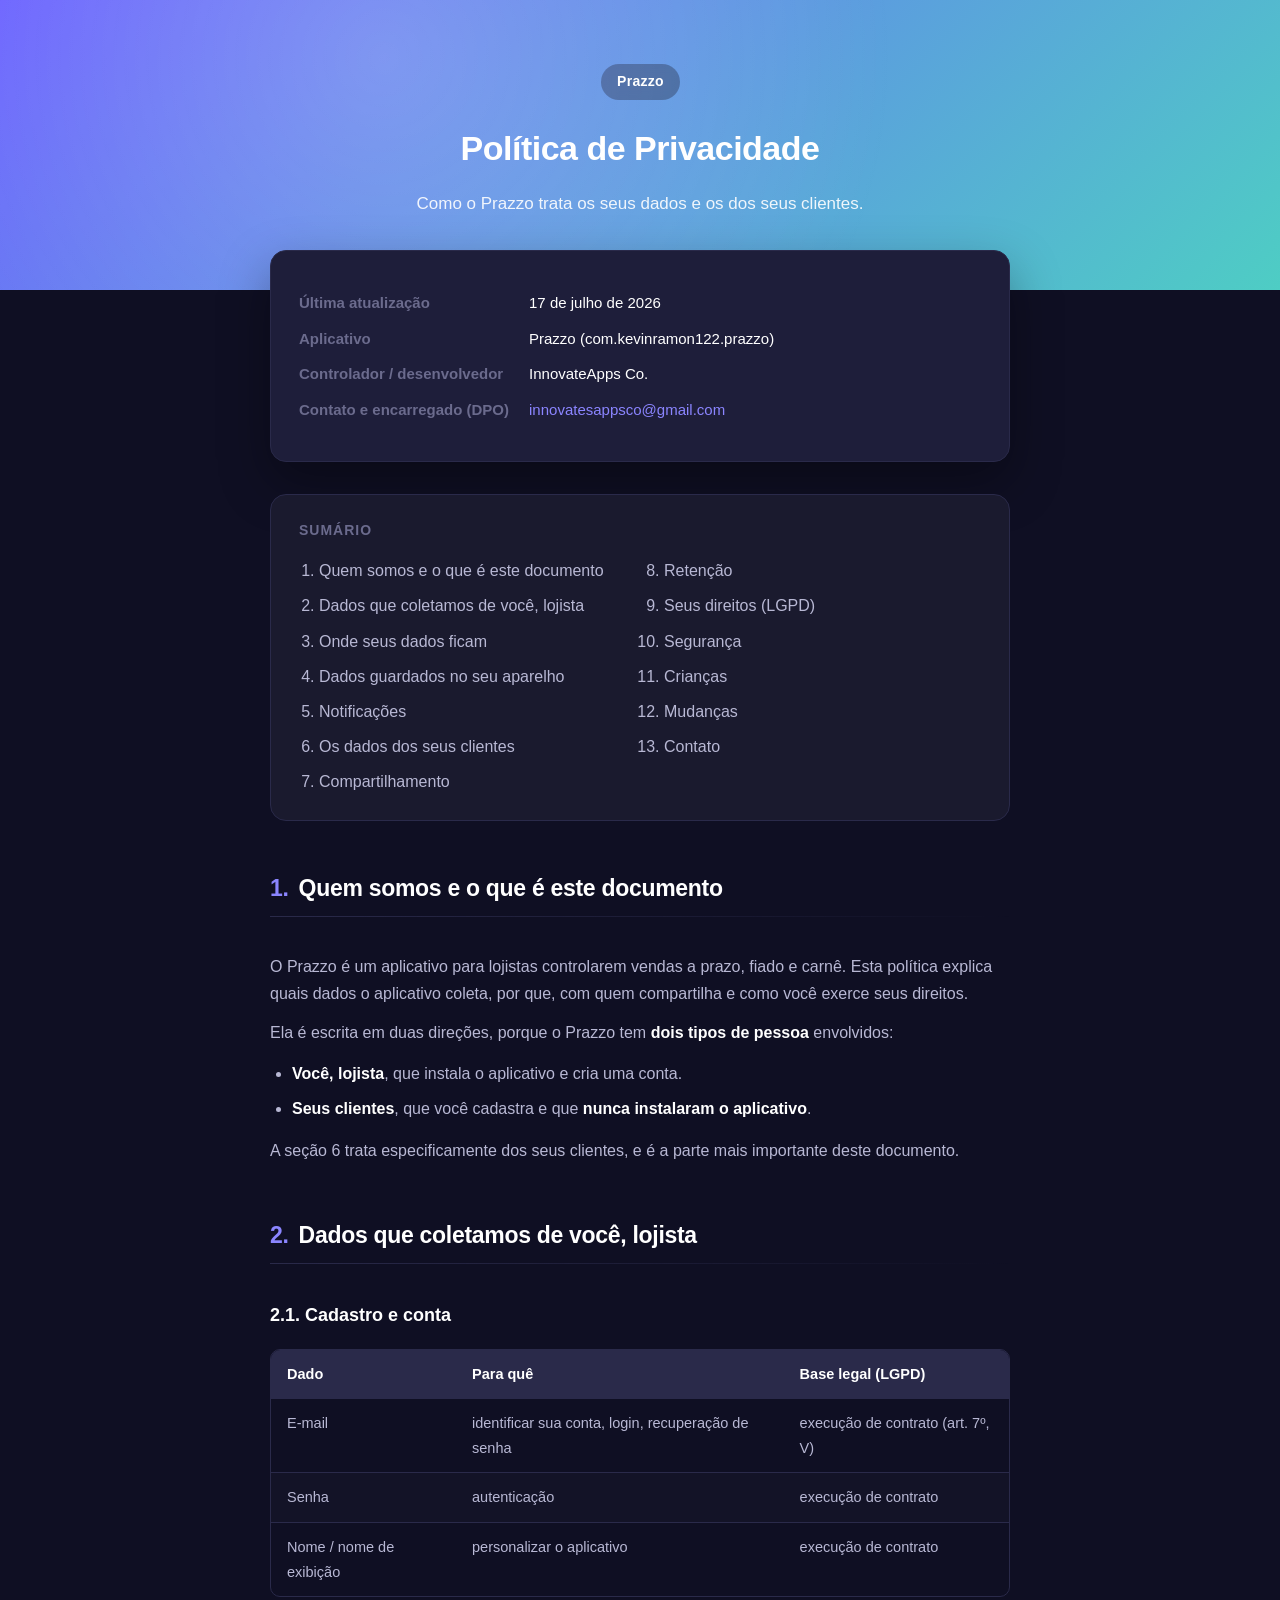
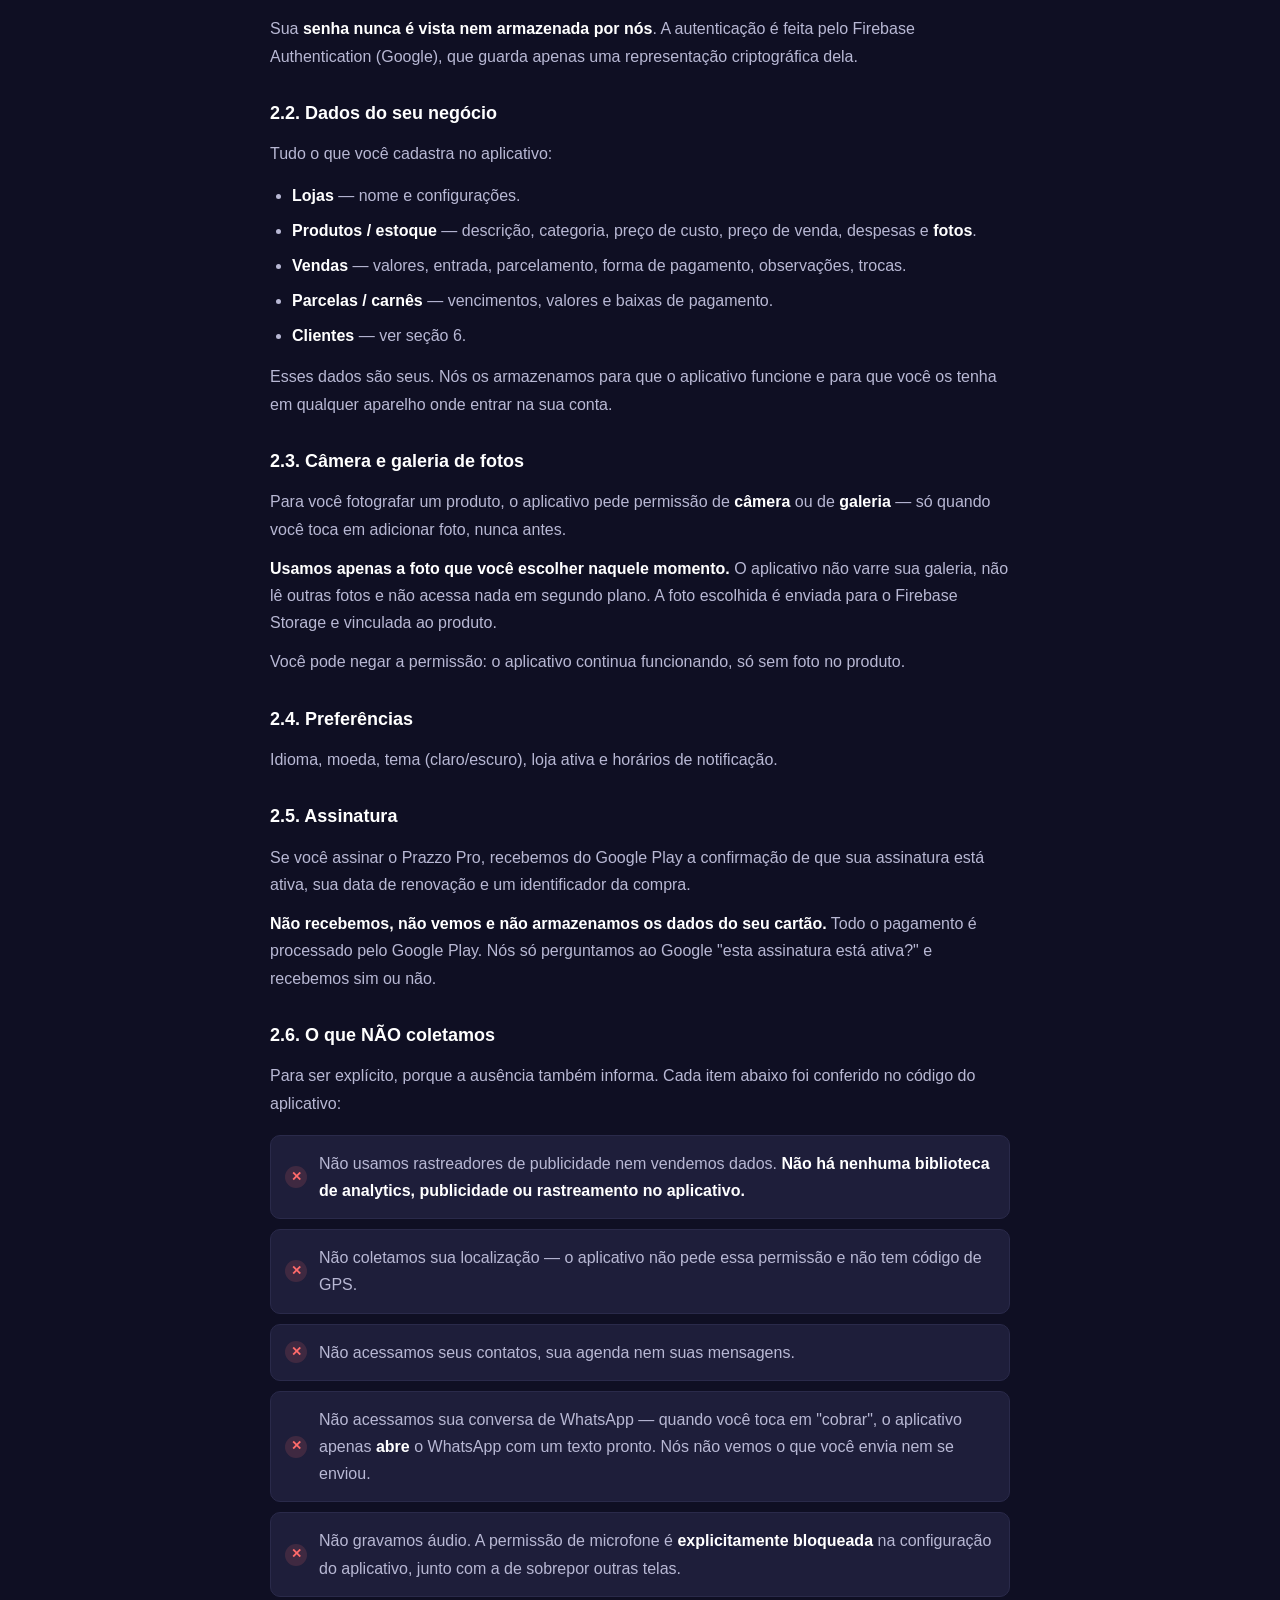
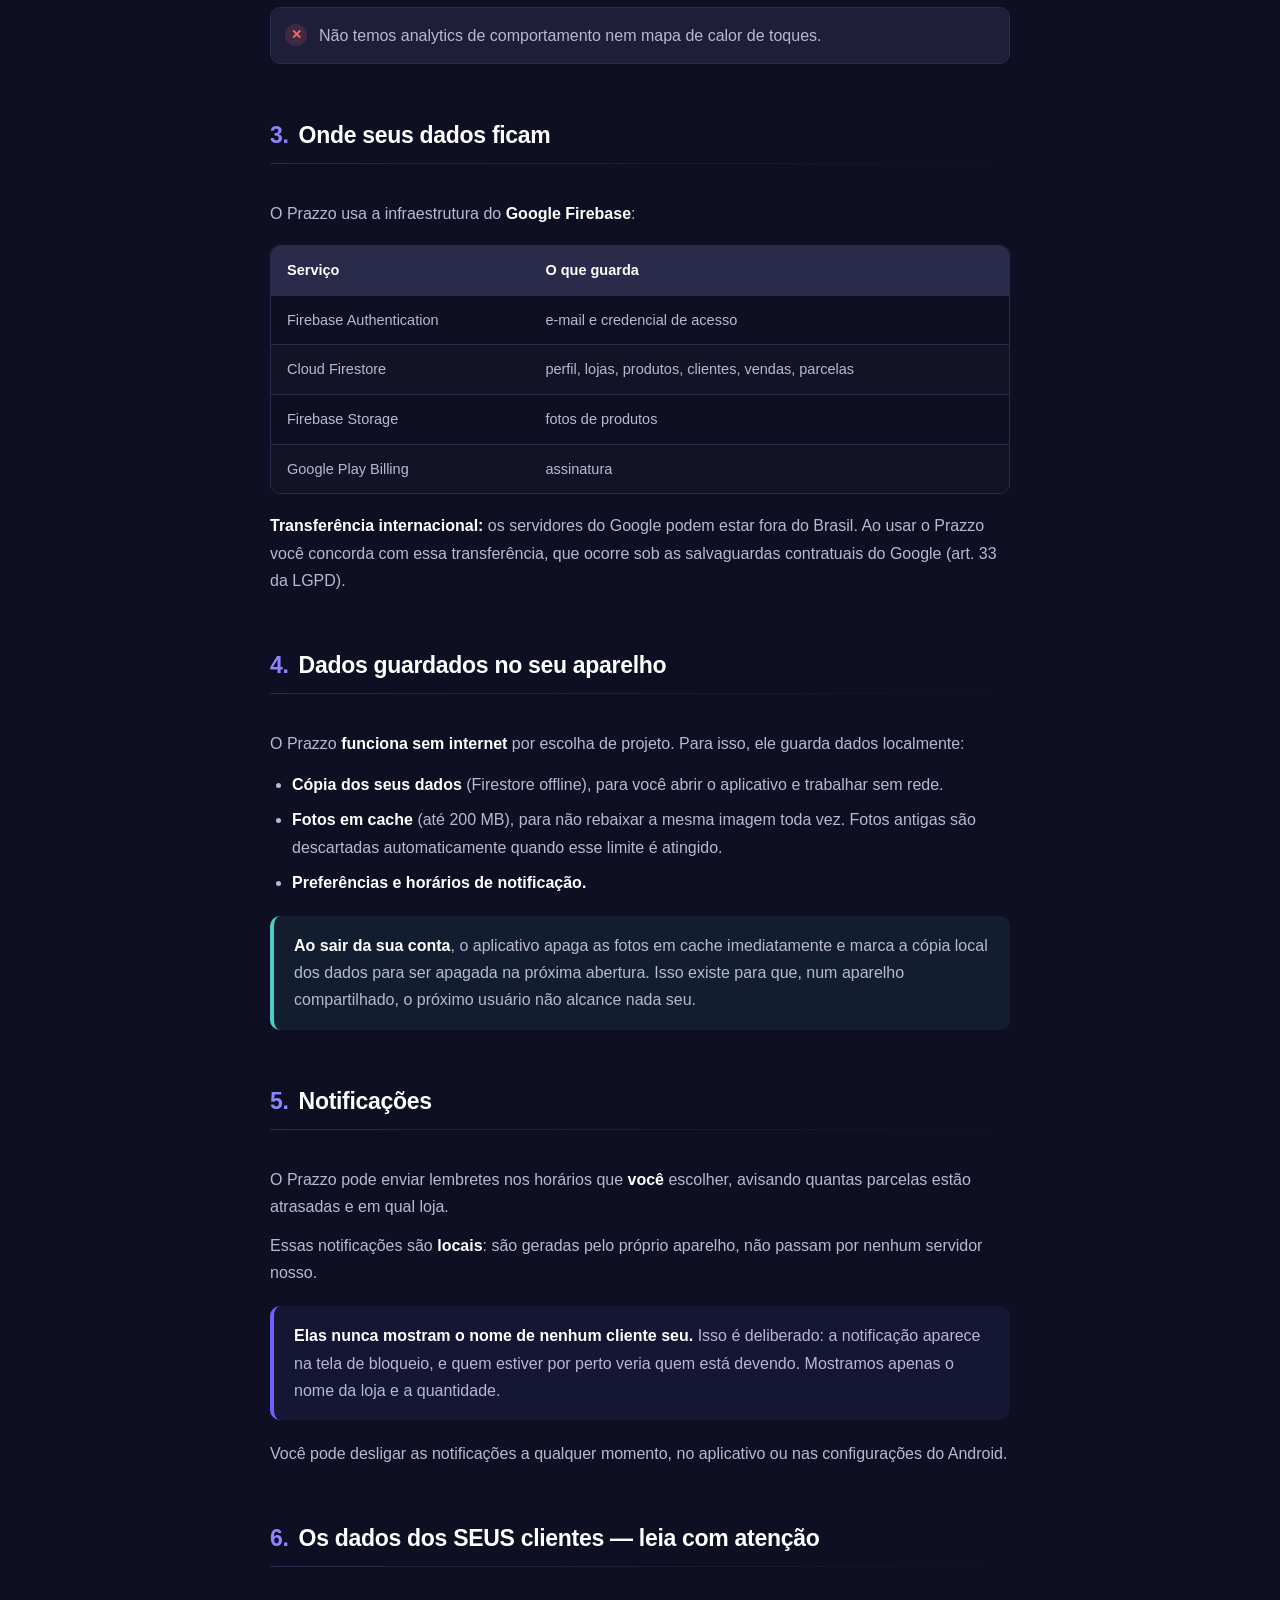
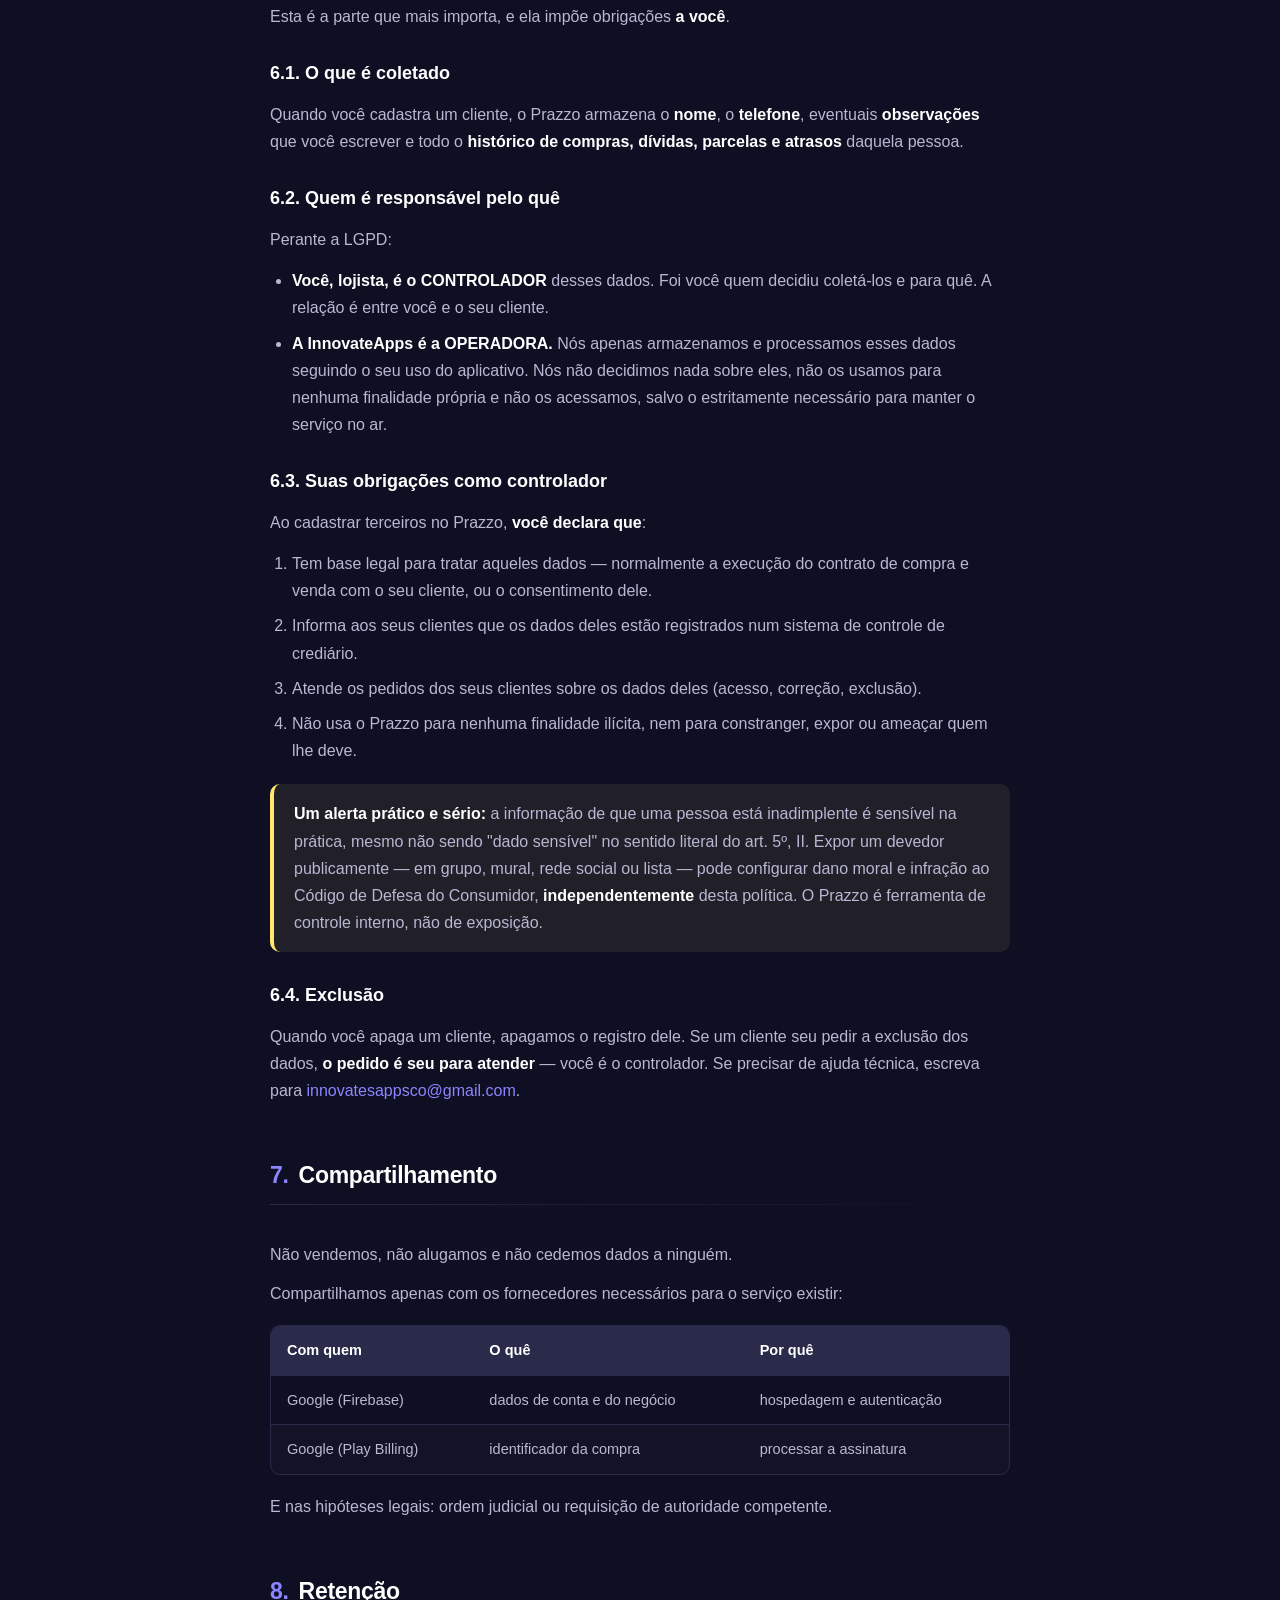
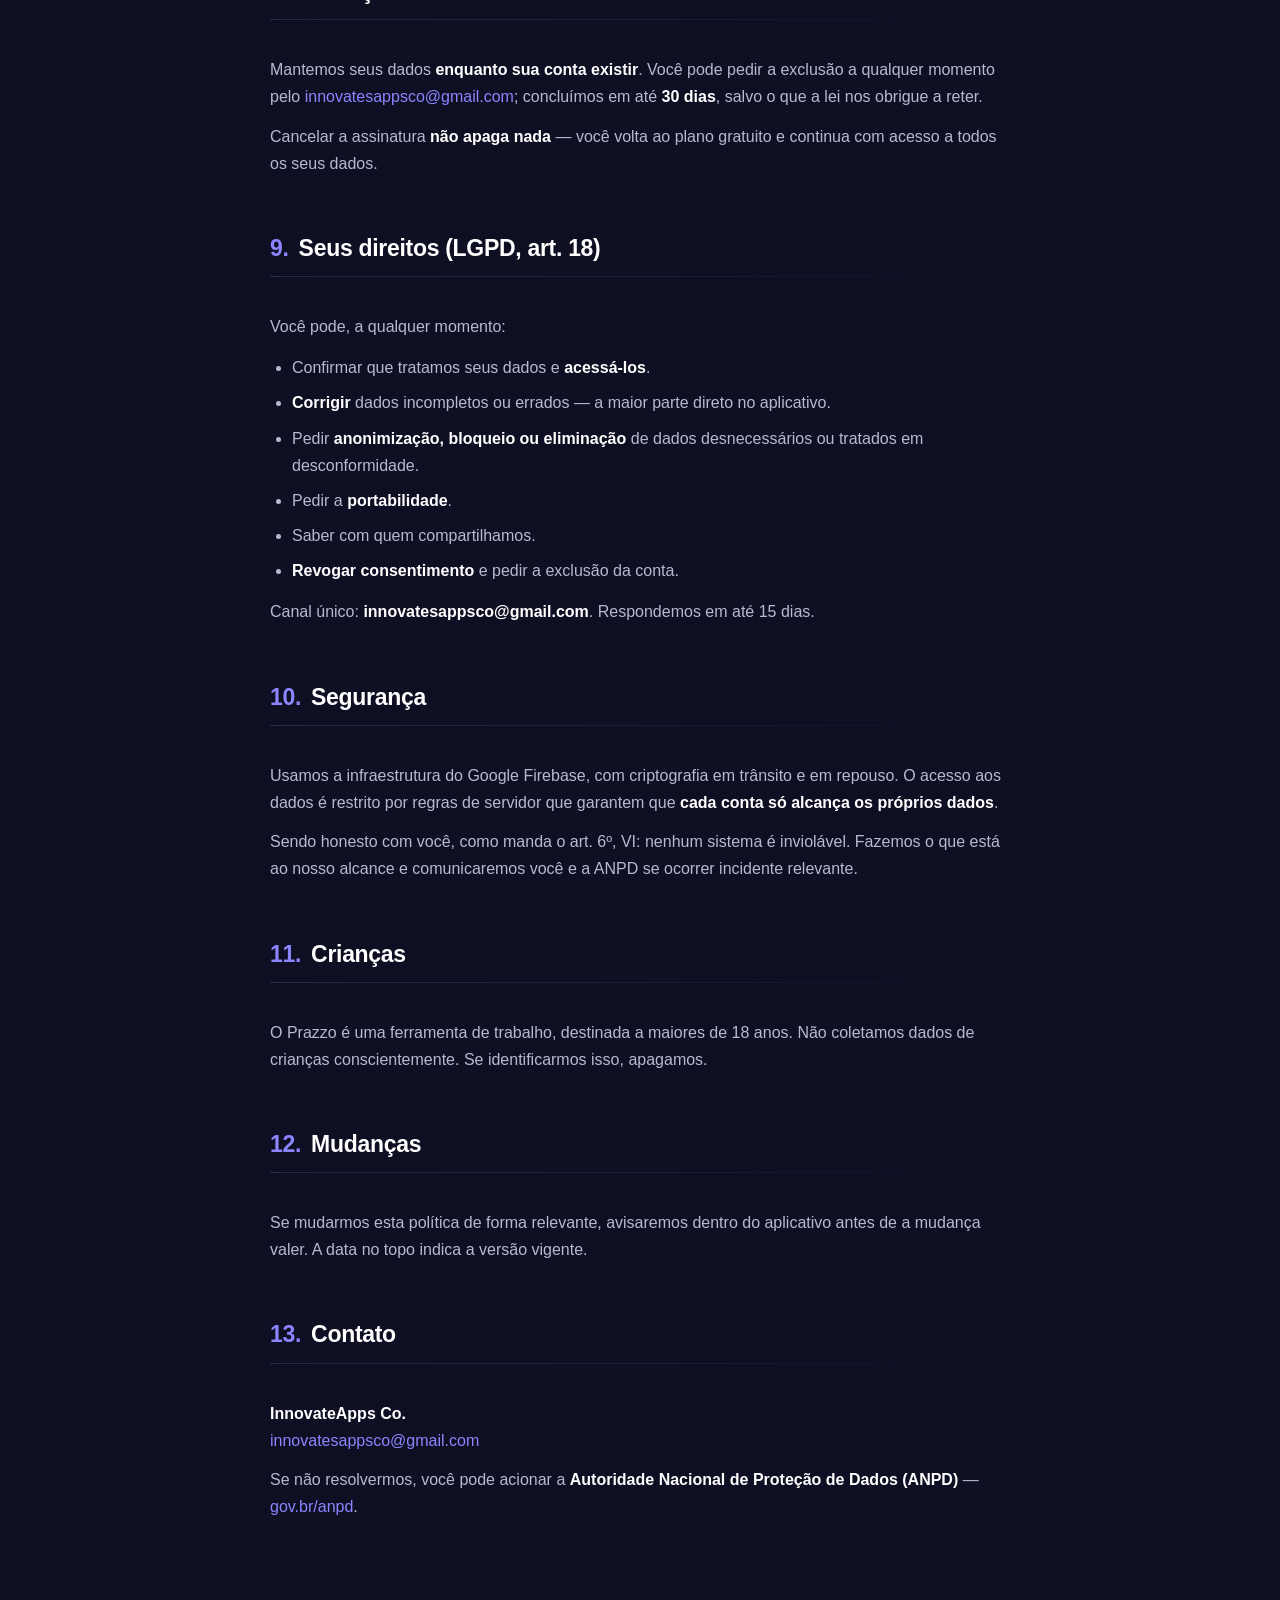
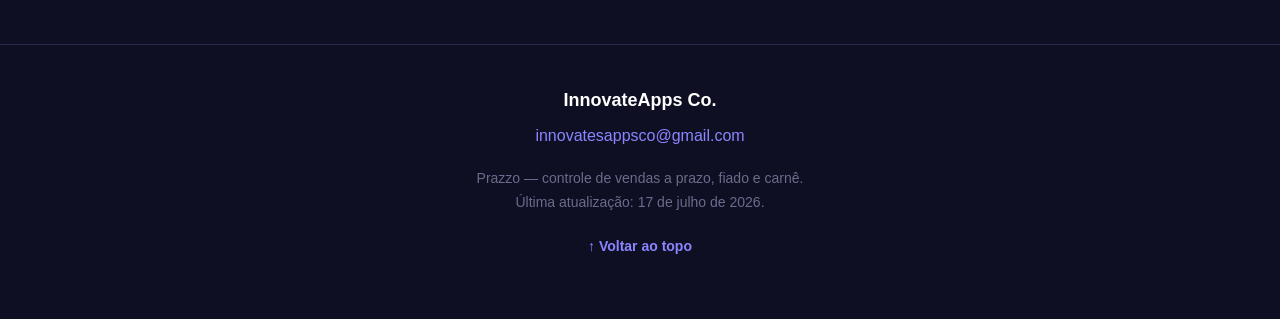
==== index.html @ ccead21f "first commit" ====
<!DOCTYPE html>
<html lang="pt-BR">
<head>
    <meta charset="UTF-8" />
    <meta name="viewport" content="width=device-width, initial-scale=1.0" />
    <meta name="robots" content="index, follow" />
    <meta name="description" content="Política de Privacidade do aplicativo Prazzo — controle de vendas a prazo, fiado e carnê. Desenvolvido pela InnovateApps Co." />
    <title>Política de Privacidade — Prazzo</title>
    <link rel="stylesheet" href="styles.css" />
</head>
<body>
    <header class="hero" id="top">
        <span class="hero-badge">Prazzo</span>
        <h1>Política de Privacidade</h1>
        <p>Como o Prazzo trata os seus dados e os dos seus clientes.</p>
    </header>

    <main class="container">
        <div class="meta-card">
            <dl class="meta-grid">
                <dt>Última atualização</dt>
                <dd>17 de julho de 2026</dd>
                <dt>Aplicativo</dt>
                <dd>Prazzo (com.kevinramon122.prazzo)</dd>
                <dt>Controlador / desenvolvedor</dt>
                <dd>InnovateApps Co.</dd>
                <dt>Contato e encarregado (DPO)</dt>
                <dd><a href="mailto:innovatesappsco@gmail.com">innovatesappsco@gmail.com</a></dd>
            </dl>
        </div>

        <nav class="toc" aria-label="Sumário">
            <h2>Sumário</h2>
            <ol>
                <li><a href="#s1">Quem somos e o que é este documento</a></li>
                <li><a href="#s2">Dados que coletamos de você, lojista</a></li>
                <li><a href="#s3">Onde seus dados ficam</a></li>
                <li><a href="#s4">Dados guardados no seu aparelho</a></li>
                <li><a href="#s5">Notificações</a></li>
                <li><a href="#s6">Os dados dos seus clientes</a></li>
                <li><a href="#s7">Compartilhamento</a></li>
                <li><a href="#s8">Retenção</a></li>
                <li><a href="#s9">Seus direitos (LGPD)</a></li>
                <li><a href="#s10">Segurança</a></li>
                <li><a href="#s11">Crianças</a></li>
                <li><a href="#s12">Mudanças</a></li>
                <li><a href="#s13">Contato</a></li>
            </ol>
        </nav>

        <section id="s1">
            <h2 class="section-title"><span class="num">1.</span>Quem somos e o que é este documento</h2>
            <hr class="section-divider" />
            <p>O Prazzo é um aplicativo para lojistas controlarem vendas a prazo, fiado e carnê. Esta política explica quais dados o aplicativo coleta, por que, com quem compartilha e como você exerce seus direitos.</p>
            <p>Ela é escrita em duas direções, porque o Prazzo tem <strong>dois tipos de pessoa</strong> envolvidos:</p>
            <ul class="clean">
                <li><strong>Você, lojista</strong>, que instala o aplicativo e cria uma conta.</li>
                <li><strong>Seus clientes</strong>, que você cadastra e que <strong>nunca instalaram o aplicativo</strong>.</li>
            </ul>
            <p>A seção 6 trata especificamente dos seus clientes, e é a parte mais importante deste documento.</p>
        </section>

        <section id="s2">
            <h2 class="section-title"><span class="num">2.</span>Dados que coletamos de você, lojista</h2>
            <hr class="section-divider" />

            <h3>2.1. Cadastro e conta</h3>
            <div class="table-wrap">
                <table>
                    <thead>
                        <tr><th>Dado</th><th>Para quê</th><th>Base legal (LGPD)</th></tr>
                    </thead>
                    <tbody>
                        <tr><td>E-mail</td><td>identificar sua conta, login, recuperação de senha</td><td>execução de contrato (art. 7º, V)</td></tr>
                        <tr><td>Senha</td><td>autenticação</td><td>execução de contrato</td></tr>
                        <tr><td>Nome / nome de exibição</td><td>personalizar o aplicativo</td><td>execução de contrato</td></tr>
                    </tbody>
                </table>
            </div>
            <p>Sua <strong>senha nunca é vista nem armazenada por nós</strong>. A autenticação é feita pelo Firebase Authentication (Google), que guarda apenas uma representação criptográfica dela.</p>

            <h3>2.2. Dados do seu negócio</h3>
            <p>Tudo o que você cadastra no aplicativo:</p>
            <ul class="clean">
                <li><strong>Lojas</strong> — nome e configurações.</li>
                <li><strong>Produtos / estoque</strong> — descrição, categoria, preço de custo, preço de venda, despesas e <strong>fotos</strong>.</li>
                <li><strong>Vendas</strong> — valores, entrada, parcelamento, forma de pagamento, observações, trocas.</li>
                <li><strong>Parcelas / carnês</strong> — vencimentos, valores e baixas de pagamento.</li>
                <li><strong>Clientes</strong> — ver seção 6.</li>
            </ul>
            <p>Esses dados são seus. Nós os armazenamos para que o aplicativo funcione e para que você os tenha em qualquer aparelho onde entrar na sua conta.</p>

            <h3>2.3. Câmera e galeria de fotos</h3>
            <p>Para você fotografar um produto, o aplicativo pede permissão de <strong>câmera</strong> ou de <strong>galeria</strong> — só quando você toca em adicionar foto, nunca antes.</p>
            <p><strong>Usamos apenas a foto que você escolher naquele momento.</strong> O aplicativo não varre sua galeria, não lê outras fotos e não acessa nada em segundo plano. A foto escolhida é enviada para o Firebase Storage e vinculada ao produto.</p>
            <p>Você pode negar a permissão: o aplicativo continua funcionando, só sem foto no produto.</p>

            <h3>2.4. Preferências</h3>
            <p>Idioma, moeda, tema (claro/escuro), loja ativa e horários de notificação.</p>

            <h3>2.5. Assinatura</h3>
            <p>Se você assinar o Prazzo Pro, recebemos do Google Play a confirmação de que sua assinatura está ativa, sua data de renovação e um identificador da compra.</p>
            <p><strong>Não recebemos, não vemos e não armazenamos os dados do seu cartão.</strong> Todo o pagamento é processado pelo Google Play. Nós só perguntamos ao Google "esta assinatura está ativa?" e recebemos sim ou não.</p>

            <h3>2.6. O que NÃO coletamos</h3>
            <p>Para ser explícito, porque a ausência também informa. Cada item abaixo foi conferido no código do aplicativo:</p>
            <ul class="no-list">
                <li>Não usamos rastreadores de publicidade nem vendemos dados. <strong>Não há nenhuma biblioteca de analytics, publicidade ou rastreamento no aplicativo.</strong></li>
                <li>Não coletamos sua localização — o aplicativo não pede essa permissão e não tem código de GPS.</li>
                <li>Não acessamos seus contatos, sua agenda nem suas mensagens.</li>
                <li>Não acessamos sua conversa de WhatsApp — quando você toca em "cobrar", o aplicativo apenas <strong>abre</strong> o WhatsApp com um texto pronto. Nós não vemos o que você envia nem se enviou.</li>
                <li>Não gravamos áudio. A permissão de microfone é <strong>explicitamente bloqueada</strong> na configuração do aplicativo, junto com a de sobrepor outras telas.</li>
                <li>Não temos analytics de comportamento nem mapa de calor de toques.</li>
            </ul>
        </section>

        <section id="s3">
            <h2 class="section-title"><span class="num">3.</span>Onde seus dados ficam</h2>
            <hr class="section-divider" />
            <p>O Prazzo usa a infraestrutura do <strong>Google Firebase</strong>:</p>
            <div class="table-wrap">
                <table>
                    <thead>
                        <tr><th>Serviço</th><th>O que guarda</th></tr>
                    </thead>
                    <tbody>
                        <tr><td>Firebase Authentication</td><td>e-mail e credencial de acesso</td></tr>
                        <tr><td>Cloud Firestore</td><td>perfil, lojas, produtos, clientes, vendas, parcelas</td></tr>
                        <tr><td>Firebase Storage</td><td>fotos de produtos</td></tr>
                        <tr><td>Google Play Billing</td><td>assinatura</td></tr>
                    </tbody>
                </table>
            </div>
            <p><strong>Transferência internacional:</strong> os servidores do Google podem estar fora do Brasil. Ao usar o Prazzo você concorda com essa transferência, que ocorre sob as salvaguardas contratuais do Google (art. 33 da LGPD).</p>
        </section>

        <section id="s4">
            <h2 class="section-title"><span class="num">4.</span>Dados guardados no seu aparelho</h2>
            <hr class="section-divider" />
            <p>O Prazzo <strong>funciona sem internet</strong> por escolha de projeto. Para isso, ele guarda dados localmente:</p>
            <ul class="clean">
                <li><strong>Cópia dos seus dados</strong> (Firestore offline), para você abrir o aplicativo e trabalhar sem rede.</li>
                <li><strong>Fotos em cache</strong> (até 200 MB), para não rebaixar a mesma imagem toda vez. Fotos antigas são descartadas automaticamente quando esse limite é atingido.</li>
                <li><strong>Preferências e horários de notificação.</strong></li>
            </ul>
            <div class="callout info">
                <p><strong>Ao sair da sua conta</strong>, o aplicativo apaga as fotos em cache imediatamente e marca a cópia local dos dados para ser apagada na próxima abertura. Isso existe para que, num aparelho compartilhado, o próximo usuário não alcance nada seu.</p>
            </div>
        </section>

        <section id="s5">
            <h2 class="section-title"><span class="num">5.</span>Notificações</h2>
            <hr class="section-divider" />
            <p>O Prazzo pode enviar lembretes nos horários que <strong>você</strong> escolher, avisando quantas parcelas estão atrasadas e em qual loja.</p>
            <p>Essas notificações são <strong>locais</strong>: são geradas pelo próprio aparelho, não passam por nenhum servidor nosso.</p>
            <div class="callout">
                <p><strong>Elas nunca mostram o nome de nenhum cliente seu.</strong> Isso é deliberado: a notificação aparece na tela de bloqueio, e quem estiver por perto veria quem está devendo. Mostramos apenas o nome da loja e a quantidade.</p>
            </div>
            <p>Você pode desligar as notificações a qualquer momento, no aplicativo ou nas configurações do Android.</p>
        </section>

        <section id="s6">
            <h2 class="section-title"><span class="num">6.</span>Os dados dos SEUS clientes — leia com atenção</h2>
            <hr class="section-divider" />
            <p>Esta é a parte que mais importa, e ela impõe obrigações <strong>a você</strong>.</p>

            <h3>6.1. O que é coletado</h3>
            <p>Quando você cadastra um cliente, o Prazzo armazena o <strong>nome</strong>, o <strong>telefone</strong>, eventuais <strong>observações</strong> que você escrever e todo o <strong>histórico de compras, dívidas, parcelas e atrasos</strong> daquela pessoa.</p>

            <h3>6.2. Quem é responsável pelo quê</h3>
            <p>Perante a LGPD:</p>
            <ul class="clean">
                <li><strong>Você, lojista, é o CONTROLADOR</strong> desses dados. Foi você quem decidiu coletá-los e para quê. A relação é entre você e o seu cliente.</li>
                <li><strong>A InnovateApps é a OPERADORA.</strong> Nós apenas armazenamos e processamos esses dados seguindo o seu uso do aplicativo. Nós não decidimos nada sobre eles, não os usamos para nenhuma finalidade própria e não os acessamos, salvo o estritamente necessário para manter o serviço no ar.</li>
            </ul>

            <h3>6.3. Suas obrigações como controlador</h3>
            <p>Ao cadastrar terceiros no Prazzo, <strong>você declara que</strong>:</p>
            <ol class="clean">
                <li>Tem base legal para tratar aqueles dados — normalmente a execução do contrato de compra e venda com o seu cliente, ou o consentimento dele.</li>
                <li>Informa aos seus clientes que os dados deles estão registrados num sistema de controle de crediário.</li>
                <li>Atende os pedidos dos seus clientes sobre os dados deles (acesso, correção, exclusão).</li>
                <li>Não usa o Prazzo para nenhuma finalidade ilícita, nem para constranger, expor ou ameaçar quem lhe deve.</li>
            </ol>
            <div class="callout warn">
                <p><strong>Um alerta prático e sério:</strong> a informação de que uma pessoa está inadimplente é sensível na prática, mesmo não sendo "dado sensível" no sentido literal do art. 5º, II. Expor um devedor publicamente — em grupo, mural, rede social ou lista — pode configurar dano moral e infração ao Código de Defesa do Consumidor, <strong>independentemente</strong> desta política. O Prazzo é ferramenta de controle interno, não de exposição.</p>
            </div>

            <h3>6.4. Exclusão</h3>
            <p>Quando você apaga um cliente, apagamos o registro dele. Se um cliente seu pedir a exclusão dos dados, <strong>o pedido é seu para atender</strong> — você é o controlador. Se precisar de ajuda técnica, escreva para <a href="mailto:innovatesappsco@gmail.com">innovatesappsco@gmail.com</a>.</p>
        </section>

        <section id="s7">
            <h2 class="section-title"><span class="num">7.</span>Compartilhamento</h2>
            <hr class="section-divider" />
            <p>Não vendemos, não alugamos e não cedemos dados a ninguém.</p>
            <p>Compartilhamos apenas com os fornecedores necessários para o serviço existir:</p>
            <div class="table-wrap">
                <table>
                    <thead>
                        <tr><th>Com quem</th><th>O quê</th><th>Por quê</th></tr>
                    </thead>
                    <tbody>
                        <tr><td>Google (Firebase)</td><td>dados de conta e do negócio</td><td>hospedagem e autenticação</td></tr>
                        <tr><td>Google (Play Billing)</td><td>identificador da compra</td><td>processar a assinatura</td></tr>
                    </tbody>
                </table>
            </div>
            <p>E nas hipóteses legais: ordem judicial ou requisição de autoridade competente.</p>
        </section>

        <section id="s8">
            <h2 class="section-title"><span class="num">8.</span>Retenção</h2>
            <hr class="section-divider" />
            <p>Mantemos seus dados <strong>enquanto sua conta existir</strong>. Você pode pedir a exclusão a qualquer momento pelo <a href="mailto:innovatesappsco@gmail.com">innovatesappsco@gmail.com</a>; concluímos em até <strong>30 dias</strong>, salvo o que a lei nos obrigue a reter.</p>
            <p>Cancelar a assinatura <strong>não apaga nada</strong> — você volta ao plano gratuito e continua com acesso a todos os seus dados.</p>
        </section>

        <section id="s9">
            <h2 class="section-title"><span class="num">9.</span>Seus direitos (LGPD, art. 18)</h2>
            <hr class="section-divider" />
            <p>Você pode, a qualquer momento:</p>
            <ul class="clean">
                <li>Confirmar que tratamos seus dados e <strong>acessá-los</strong>.</li>
                <li><strong>Corrigir</strong> dados incompletos ou errados — a maior parte direto no aplicativo.</li>
                <li>Pedir <strong>anonimização, bloqueio ou eliminação</strong> de dados desnecessários ou tratados em desconformidade.</li>
                <li>Pedir a <strong>portabilidade</strong>.</li>
                <li>Saber com quem compartilhamos.</li>
                <li><strong>Revogar consentimento</strong> e pedir a exclusão da conta.</li>
            </ul>
            <p>Canal único: <a href="mailto:innovatesappsco@gmail.com"><strong>innovatesappsco@gmail.com</strong></a>. Respondemos em até 15 dias.</p>
        </section>

        <section id="s10">
            <h2 class="section-title"><span class="num">10.</span>Segurança</h2>
            <hr class="section-divider" />
            <p>Usamos a infraestrutura do Google Firebase, com criptografia em trânsito e em repouso. O acesso aos dados é restrito por regras de servidor que garantem que <strong>cada conta só alcança os próprios dados</strong>.</p>
            <p>Sendo honesto com você, como manda o art. 6º, VI: nenhum sistema é inviolável. Fazemos o que está ao nosso alcance e comunicaremos você e a ANPD se ocorrer incidente relevante.</p>
        </section>

        <section id="s11">
            <h2 class="section-title"><span class="num">11.</span>Crianças</h2>
            <hr class="section-divider" />
            <p>O Prazzo é uma ferramenta de trabalho, destinada a maiores de 18 anos. Não coletamos dados de crianças conscientemente. Se identificarmos isso, apagamos.</p>
        </section>

        <section id="s12">
            <h2 class="section-title"><span class="num">12.</span>Mudanças</h2>
            <hr class="section-divider" />
            <p>Se mudarmos esta política de forma relevante, avisaremos dentro do aplicativo antes de a mudança valer. A data no topo indica a versão vigente.</p>
        </section>

        <section id="s13">
            <h2 class="section-title"><span class="num">13.</span>Contato</h2>
            <hr class="section-divider" />
            <p><strong>InnovateApps Co.</strong><br /><a href="mailto:innovatesappsco@gmail.com">innovatesappsco@gmail.com</a></p>
            <p>Se não resolvermos, você pode acionar a <strong>Autoridade Nacional de Proteção de Dados (ANPD)</strong> — <a href="https://www.gov.br/anpd" target="_blank" rel="noopener">gov.br/anpd</a>.</p>
        </section>
    </main>

    <footer>
        <div class="footer-inner">
            <div class="footer-company">InnovateApps Co.</div>
            <div><a href="mailto:innovatesappsco@gmail.com">innovatesappsco@gmail.com</a></div>
            <p class="footer-muted">Prazzo — controle de vendas a prazo, fiado e carnê.<br />Última atualização: 17 de julho de 2026.</p>
            <a class="back-top" href="#top">↑ Voltar ao topo</a>
        </div>
    </footer>
</body>
</html>
---- styles.css ----
/*
 * Política de Privacidade — Prazzo
 * Visual baseado no tema escuro do app (src/theme/colors.ts).
 */

:root {
    --primary: #6c63ff;
    --primary-dark: #5a52d5;
    --primary-light: #8b85ff;
    --gradient-start: #6c63ff;
    --gradient-end: #4ecdc4;

    --bg: #0f0f23;
    --bg-secondary: #1a1a2e;
    --surface: #1e1e3a;
    --surface-light: #2a2a4a;

    --text-primary: #ffffff;
    --text-secondary: #b8b8d4;
    --text-muted: #6b6b8d;

    --success: #4ecdc4;
    --error: #ff6b6b;
    --warning: #ffe66d;

    --border: #2a2a4a;
    --border-light: #3a3a5a;

    --radius: 16px;
    --radius-sm: 10px;
    --maxw: 780px;
}

* {
    box-sizing: border-box;
}

html {
    scroll-behavior: smooth;
}

body {
    margin: 0;
    background: var(--bg);
    color: var(--text-secondary);
    font-family: -apple-system, BlinkMacSystemFont, 'Segoe UI', Roboto, 'Helvetica Neue',
        Arial, sans-serif;
    font-size: 16px;
    line-height: 1.7;
    -webkit-font-smoothing: antialiased;
}

a {
    color: var(--primary-light);
    text-decoration: none;
    word-break: break-word;
}

a:hover {
    text-decoration: underline;
}

/* ── Hero ── */
.hero {
    background: linear-gradient(135deg, var(--gradient-start) 0%, var(--gradient-end) 100%);
    padding: 64px 24px 72px;
    text-align: center;
    position: relative;
    overflow: hidden;
}

.hero::after {
    content: '';
    position: absolute;
    inset: 0;
    background: radial-gradient(circle at 30% 20%, rgba(255, 255, 255, 0.18), transparent 55%);
    pointer-events: none;
}

.hero-badge {
    display: inline-flex;
    align-items: center;
    gap: 8px;
    background: rgba(15, 15, 35, 0.35);
    color: #fff;
    padding: 6px 16px;
    border-radius: 999px;
    font-size: 14px;
    font-weight: 600;
    letter-spacing: 0.3px;
    margin-bottom: 20px;
    backdrop-filter: blur(4px);
}

.hero h1 {
    margin: 0;
    color: #fff;
    font-size: 34px;
    font-weight: 800;
    letter-spacing: -0.5px;
}

.hero p {
    margin: 12px 0 0;
    color: rgba(255, 255, 255, 0.9);
    font-size: 17px;
}

/* ── Container ── */
.container {
    max-width: var(--maxw);
    margin: -40px auto 0;
    padding: 0 20px 80px;
    position: relative;
    z-index: 1;
}

/* ── Cartão de metadados ── */
.meta-card {
    background: var(--surface);
    border: 1px solid var(--border);
    border-radius: var(--radius);
    padding: 24px 28px;
    margin-bottom: 32px;
    box-shadow: 0 20px 50px rgba(0, 0, 0, 0.35);
}

.meta-grid {
    display: grid;
    grid-template-columns: auto 1fr;
    gap: 10px 20px;
    font-size: 15px;
}

.meta-grid dt {
    color: var(--text-muted);
    font-weight: 600;
}

.meta-grid dd {
    margin: 0;
    color: var(--text-primary);
}

/* ── Sumário ── */
.toc {
    background: var(--bg-secondary);
    border: 1px solid var(--border);
    border-radius: var(--radius);
    padding: 24px 28px;
    margin-bottom: 40px;
}

.toc h2 {
    margin: 0 0 14px;
    font-size: 14px;
    text-transform: uppercase;
    letter-spacing: 1px;
    color: var(--text-muted);
}

.toc ol {
    margin: 0;
    padding-left: 20px;
    columns: 2;
    column-gap: 28px;
}

.toc li {
    margin-bottom: 8px;
    break-inside: avoid;
}

.toc a {
    color: var(--text-secondary);
}

.toc a:hover {
    color: var(--primary-light);
}

/* ── Seções ── */
section {
    margin-bottom: 44px;
    scroll-margin-top: 24px;
}

h2.section-title {
    color: var(--text-primary);
    font-size: 23px;
    font-weight: 700;
    margin: 0 0 8px;
    padding-top: 8px;
    letter-spacing: -0.3px;
}

h2.section-title .num {
    color: var(--primary-light);
    margin-right: 10px;
}

h3 {
    color: var(--text-primary);
    font-size: 18px;
    font-weight: 600;
    margin: 28px 0 8px;
}

p {
    margin: 12px 0;
}

strong {
    color: var(--text-primary);
    font-weight: 600;
}

.section-divider {
    height: 1px;
    background: linear-gradient(90deg, var(--border), transparent);
    border: 0;
    margin: 0 0 36px;
}

/* ── Tabelas ── */
.table-wrap {
    overflow-x: auto;
    margin: 18px 0;
    border-radius: var(--radius-sm);
    border: 1px solid var(--border);
}

table {
    width: 100%;
    border-collapse: collapse;
    font-size: 14.5px;
    min-width: 460px;
}

thead th {
    background: var(--surface-light);
    color: var(--text-primary);
    text-align: left;
    padding: 12px 16px;
    font-weight: 600;
}

tbody td {
    padding: 12px 16px;
    border-top: 1px solid var(--border);
    vertical-align: top;
}

tbody tr:nth-child(even) {
    background: rgba(255, 255, 255, 0.02);
}

/* ── Callouts ── */
.callout {
    border-radius: var(--radius-sm);
    padding: 16px 20px;
    margin: 20px 0;
    border-left: 4px solid var(--primary);
    background: rgba(108, 99, 255, 0.08);
}

.callout.warn {
    border-left-color: var(--warning);
    background: rgba(255, 230, 109, 0.08);
}

.callout.info {
    border-left-color: var(--success);
    background: rgba(78, 205, 196, 0.08);
}

.callout p:first-child {
    margin-top: 0;
}

.callout p:last-child {
    margin-bottom: 0;
}

/* ── Lista "não coletamos" ── */
.no-list {
    list-style: none;
    padding: 0;
    margin: 18px 0;
    display: grid;
    gap: 10px;
}

.no-list li {
    background: var(--surface);
    border: 1px solid var(--border);
    border-radius: var(--radius-sm);
    padding: 14px 16px 14px 48px;
    position: relative;
}

.no-list li::before {
    content: '✕';
    position: absolute;
    left: 14px;
    top: 50%;
    transform: translateY(-50%);
    width: 22px;
    height: 22px;
    border-radius: 50%;
    background: rgba(255, 107, 107, 0.15);
    color: var(--error);
    font-size: 13px;
    font-weight: 700;
    display: flex;
    align-items: center;
    justify-content: center;
}

/* ── Lista de direitos / obrigações ── */
ul.clean,
ol.clean {
    margin: 14px 0;
    padding-left: 22px;
}

ul.clean li,
ol.clean li {
    margin-bottom: 8px;
}

/* ── Rodapé ── */
footer {
    border-top: 1px solid var(--border);
    padding: 40px 20px 60px;
    text-align: center;
}

.footer-inner {
    max-width: var(--maxw);
    margin: 0 auto;
}

.footer-company {
    color: var(--text-primary);
    font-weight: 700;
    font-size: 18px;
    margin-bottom: 6px;
}

.footer-muted {
    color: var(--text-muted);
    font-size: 14px;
    margin-top: 18px;
}

.back-top {
    display: inline-block;
    margin-top: 8px;
    color: var(--primary-light);
    font-size: 14px;
    font-weight: 600;
}

/* ── Responsivo ── */
@media (max-width: 620px) {
    .hero {
        padding: 48px 20px 60px;
    }

    .hero h1 {
        font-size: 27px;
    }

    .toc ol {
        columns: 1;
    }

    .meta-grid {
        grid-template-columns: 1fr;
        gap: 4px;
    }

    .meta-grid dd {
        margin-bottom: 10px;
    }

    h2.section-title {
        font-size: 20px;
    }
}
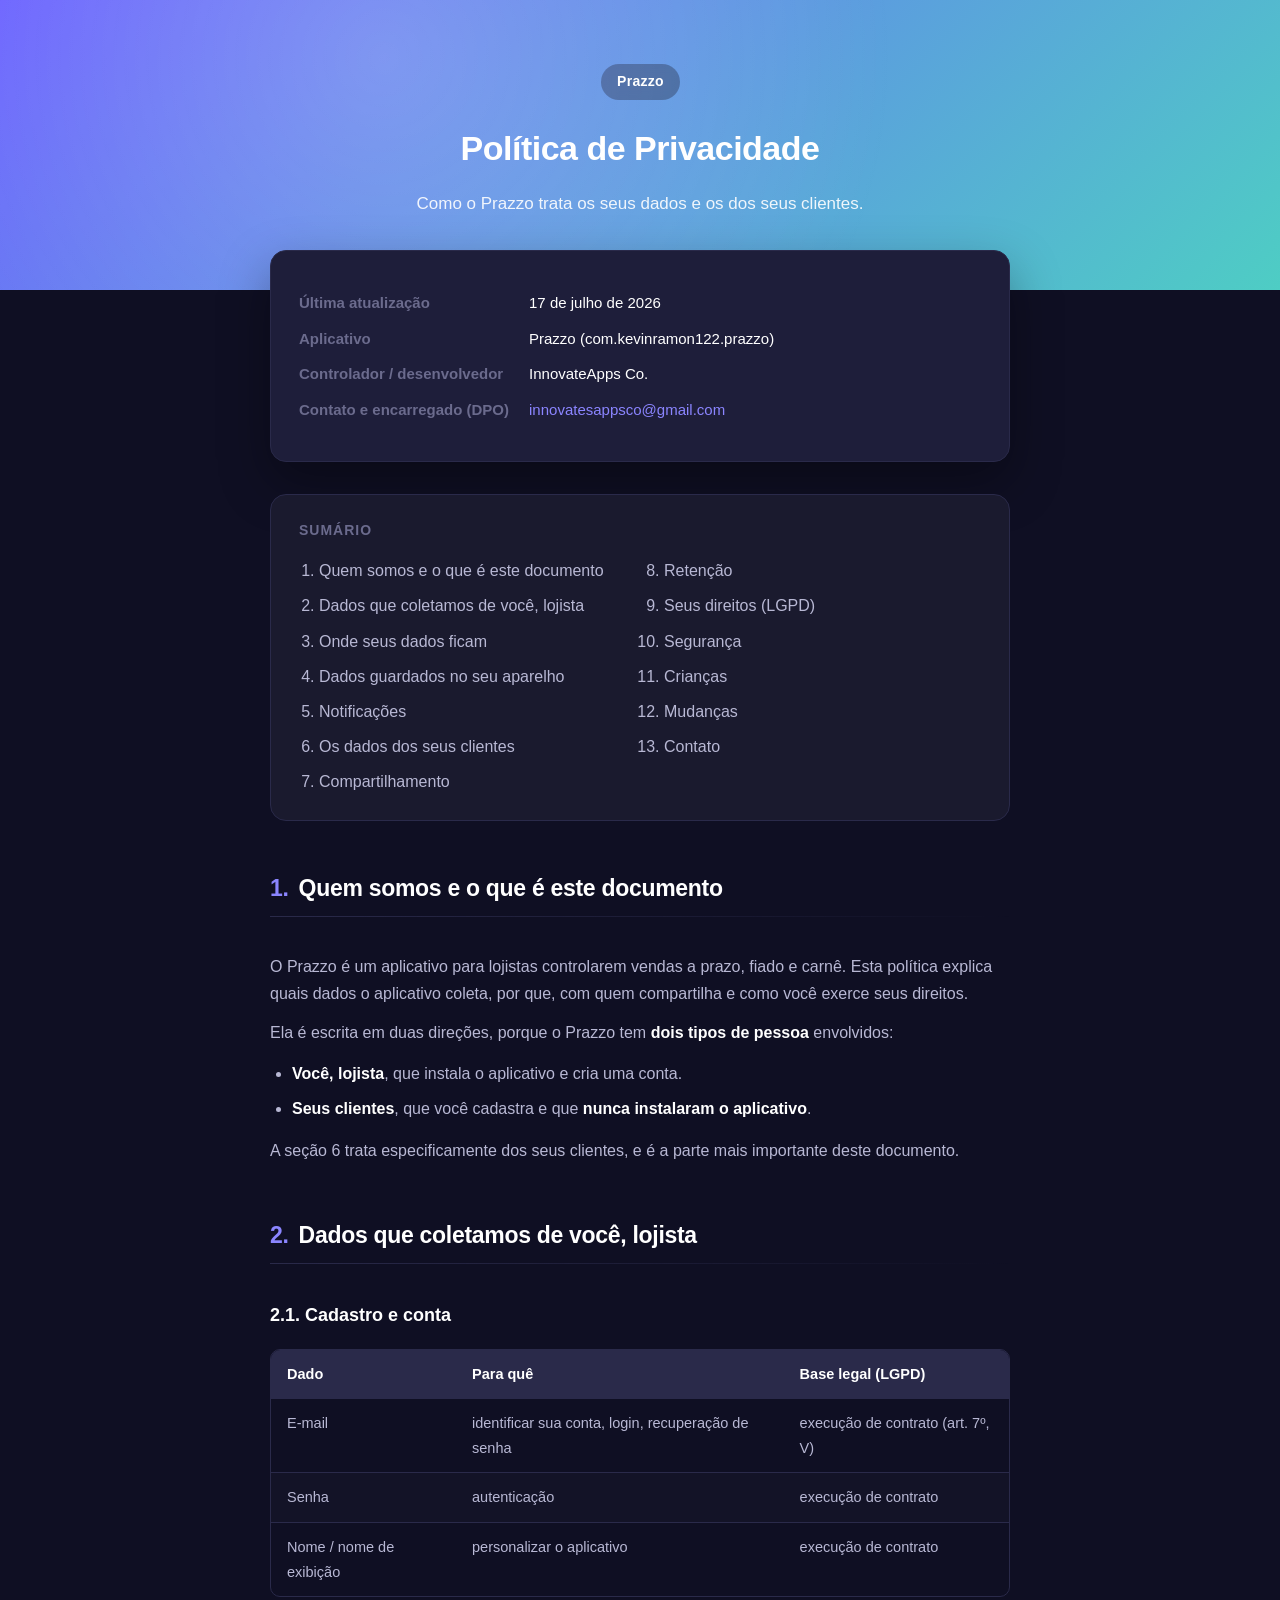
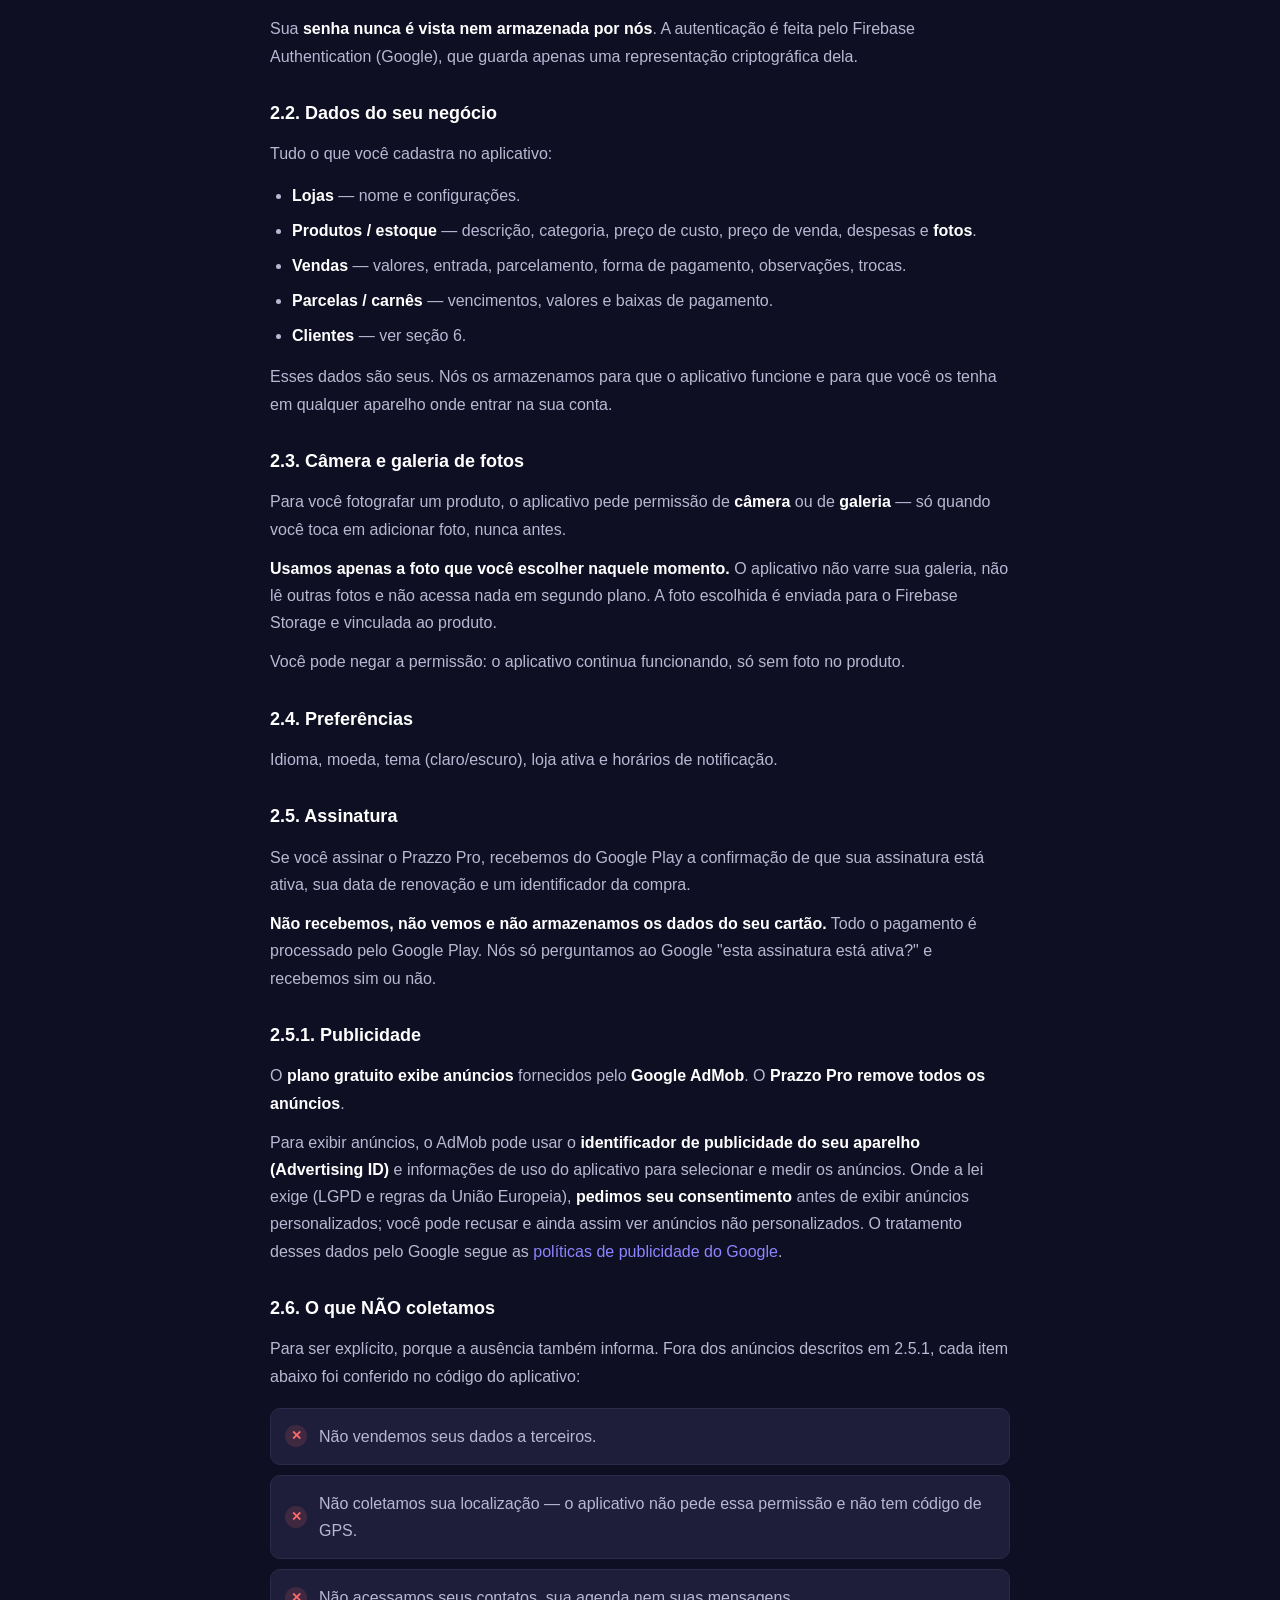
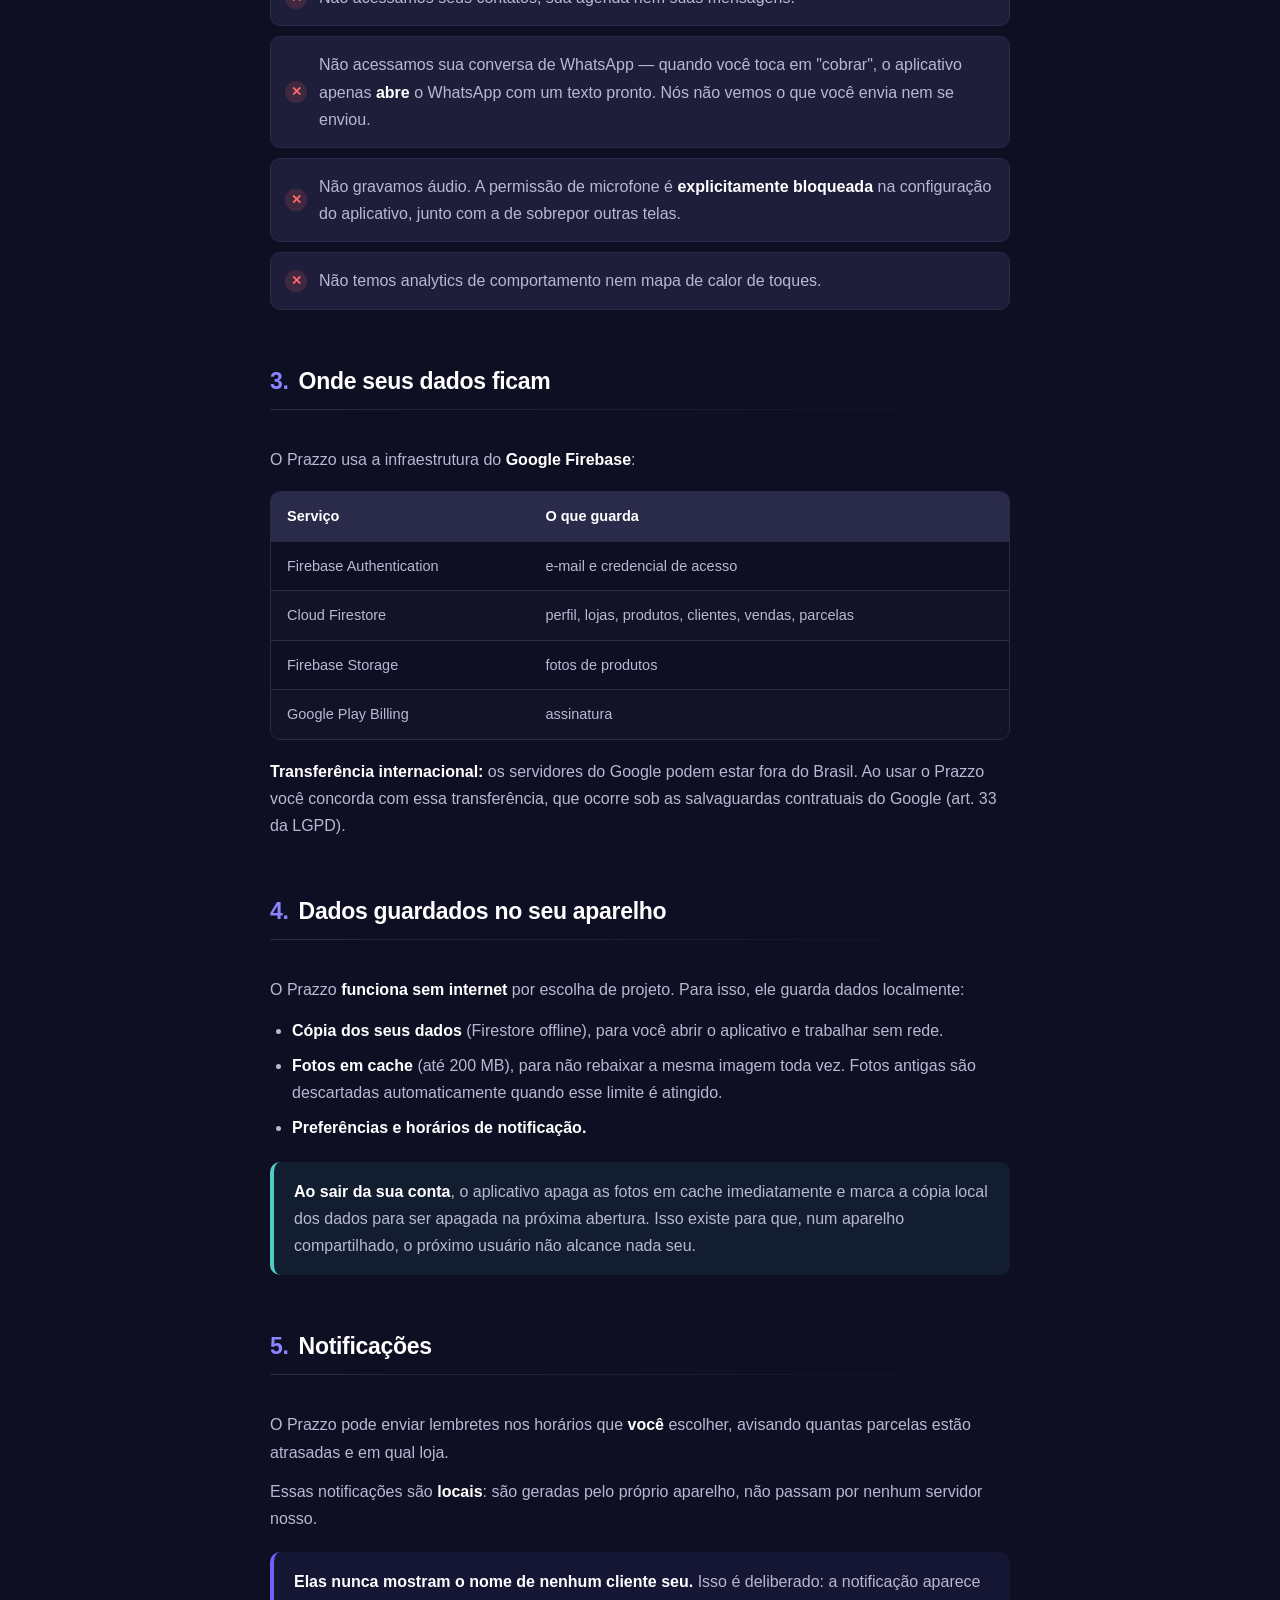
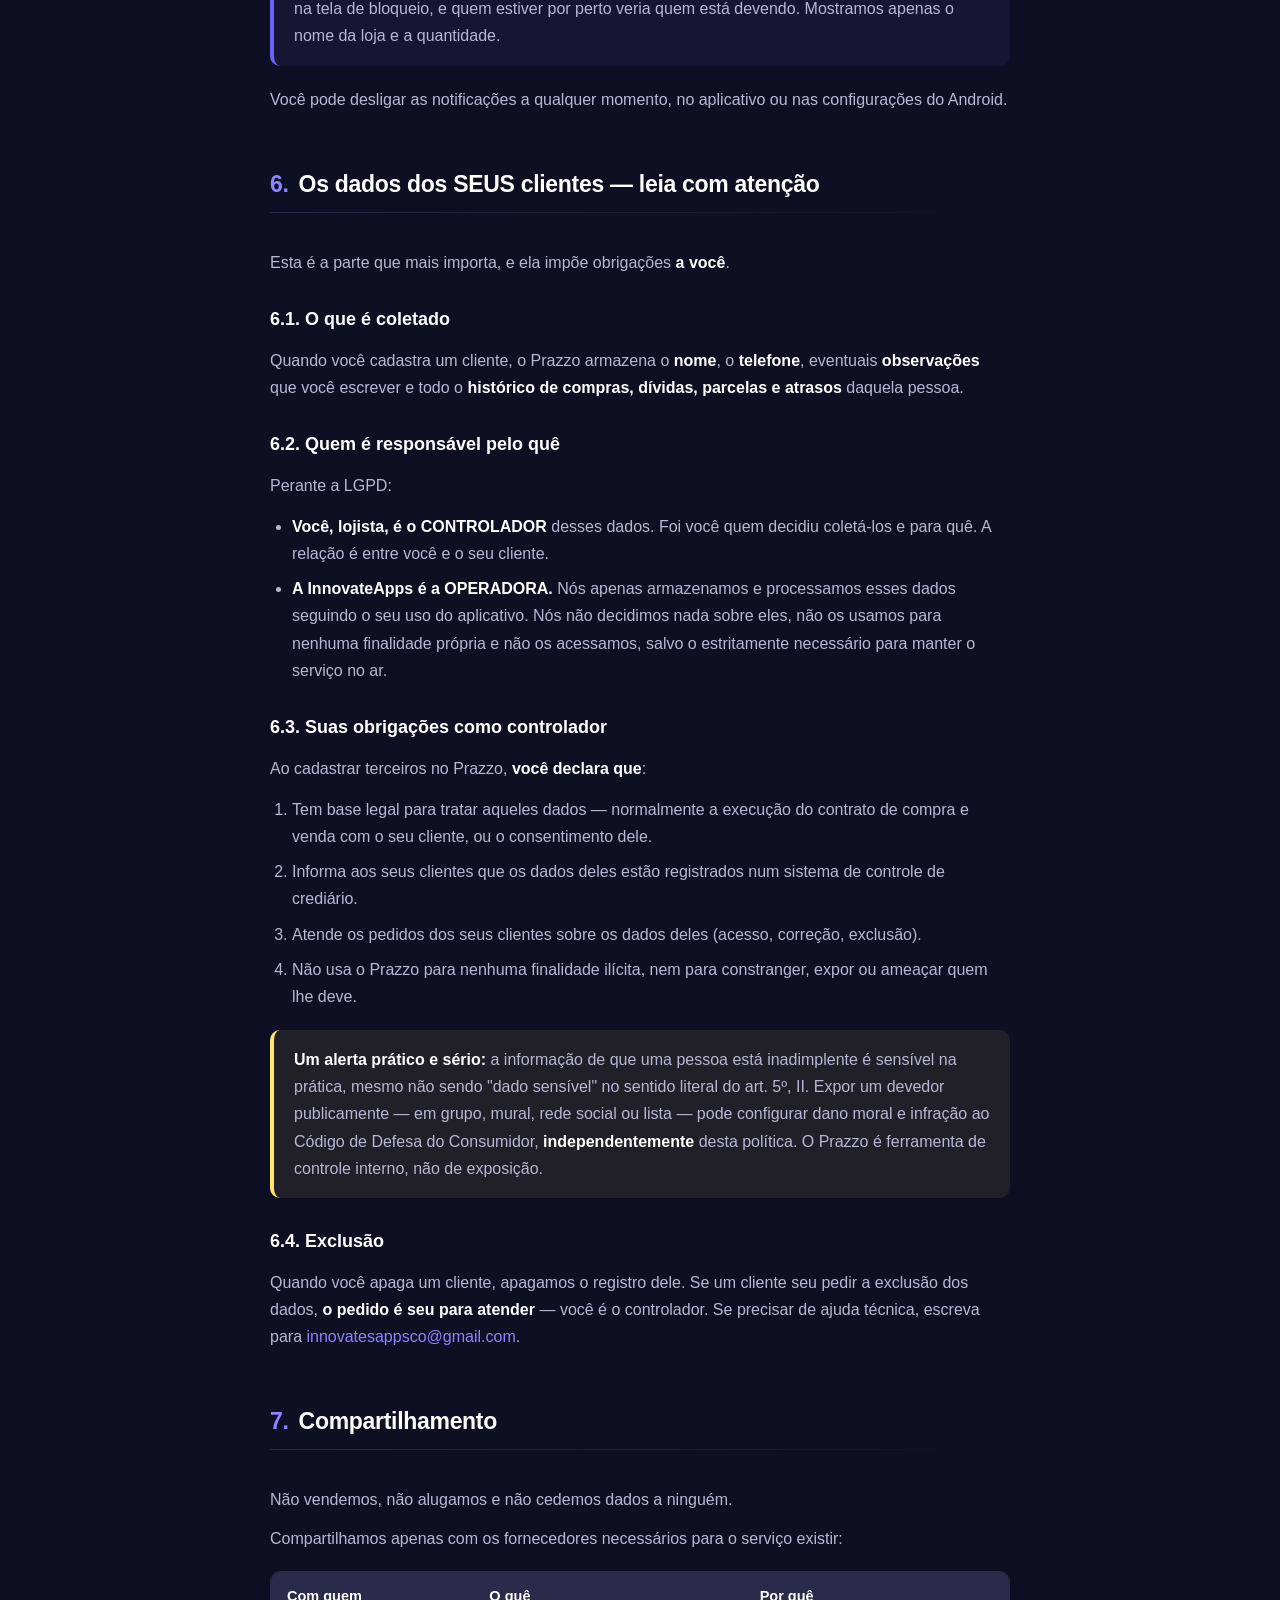
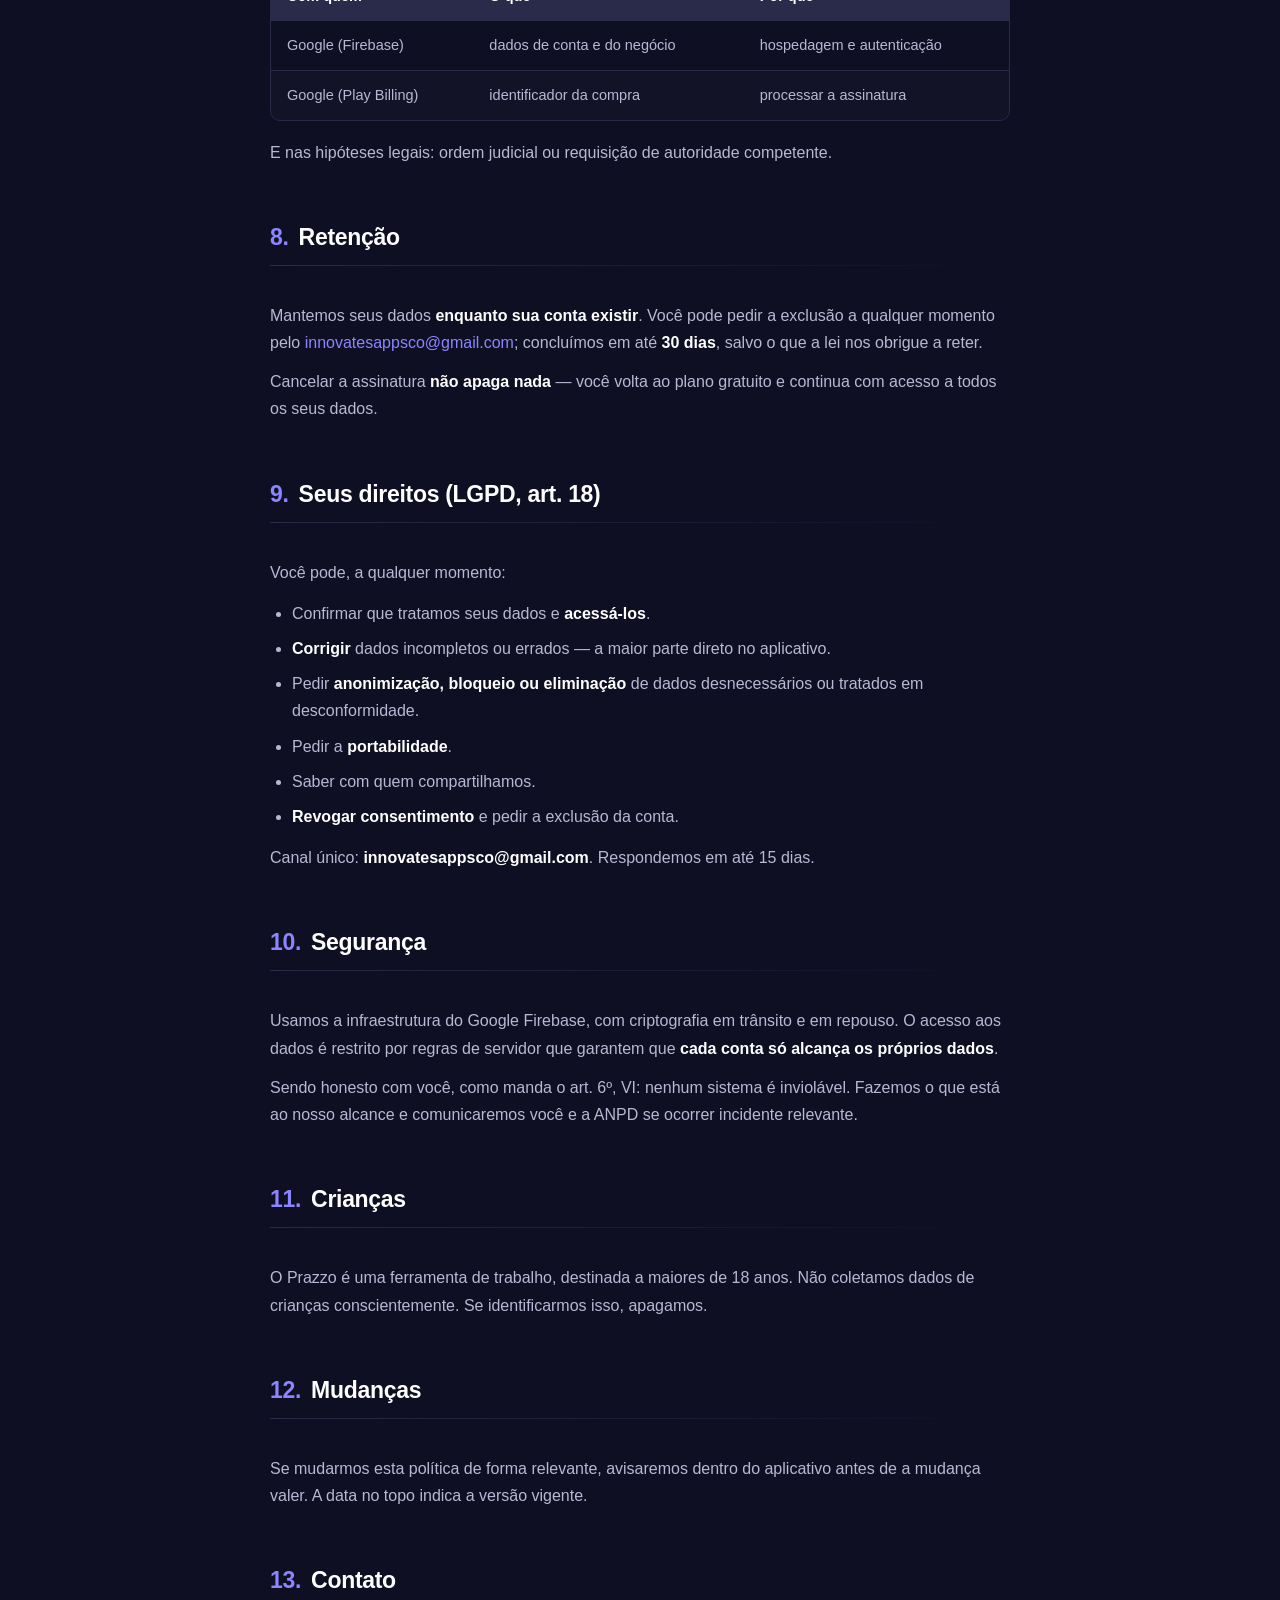
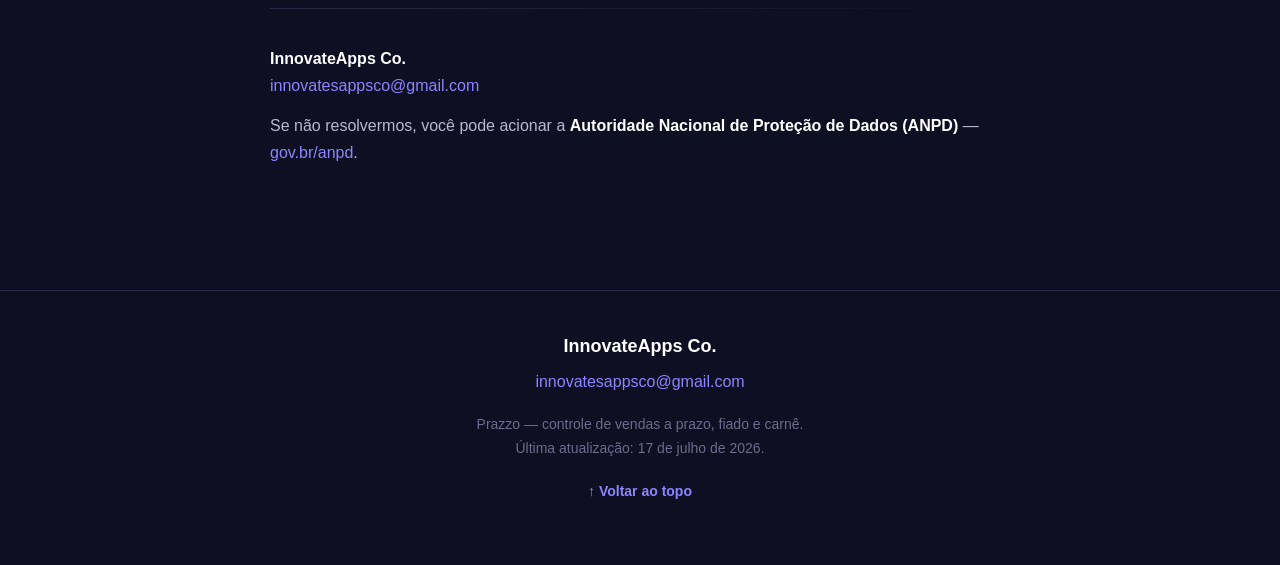
==== commit 4226fade: "add dmob" ====
--- a/index.html
+++ b/index.html
@@ -102,10 +102,14 @@
             <p>Se você assinar o Prazzo Pro, recebemos do Google Play a confirmação de que sua assinatura está ativa, sua data de renovação e um identificador da compra.</p>
             <p><strong>Não recebemos, não vemos e não armazenamos os dados do seu cartão.</strong> Todo o pagamento é processado pelo Google Play. Nós só perguntamos ao Google "esta assinatura está ativa?" e recebemos sim ou não.</p>
 
+            <h3>2.5.1. Publicidade</h3>
+            <p>O <strong>plano gratuito exibe anúncios</strong> fornecidos pelo <strong>Google AdMob</strong>. O <strong>Prazzo Pro remove todos os anúncios</strong>.</p>
+            <p>Para exibir anúncios, o AdMob pode usar o <strong>identificador de publicidade do seu aparelho (Advertising ID)</strong> e informações de uso do aplicativo para selecionar e medir os anúncios. Onde a lei exige (LGPD e regras da União Europeia), <strong>pedimos seu consentimento</strong> antes de exibir anúncios personalizados; você pode recusar e ainda assim ver anúncios não personalizados. O tratamento desses dados pelo Google segue as <a href="https://policies.google.com/technologies/ads" target="_blank" rel="noopener">políticas de publicidade do Google</a>.</p>
+
             <h3>2.6. O que NÃO coletamos</h3>
-            <p>Para ser explícito, porque a ausência também informa. Cada item abaixo foi conferido no código do aplicativo:</p>
+            <p>Para ser explícito, porque a ausência também informa. Fora dos anúncios descritos em 2.5.1, cada item abaixo foi conferido no código do aplicativo:</p>
             <ul class="no-list">
-                <li>Não usamos rastreadores de publicidade nem vendemos dados. <strong>Não há nenhuma biblioteca de analytics, publicidade ou rastreamento no aplicativo.</strong></li>
+                <li>Não vendemos seus dados a terceiros.</li>
                 <li>Não coletamos sua localização — o aplicativo não pede essa permissão e não tem código de GPS.</li>
                 <li>Não acessamos seus contatos, sua agenda nem suas mensagens.</li>
                 <li>Não acessamos sua conversa de WhatsApp — quando você toca em "cobrar", o aplicativo apenas <strong>abre</strong> o WhatsApp com um texto pronto. Nós não vemos o que você envia nem se enviou.</li>
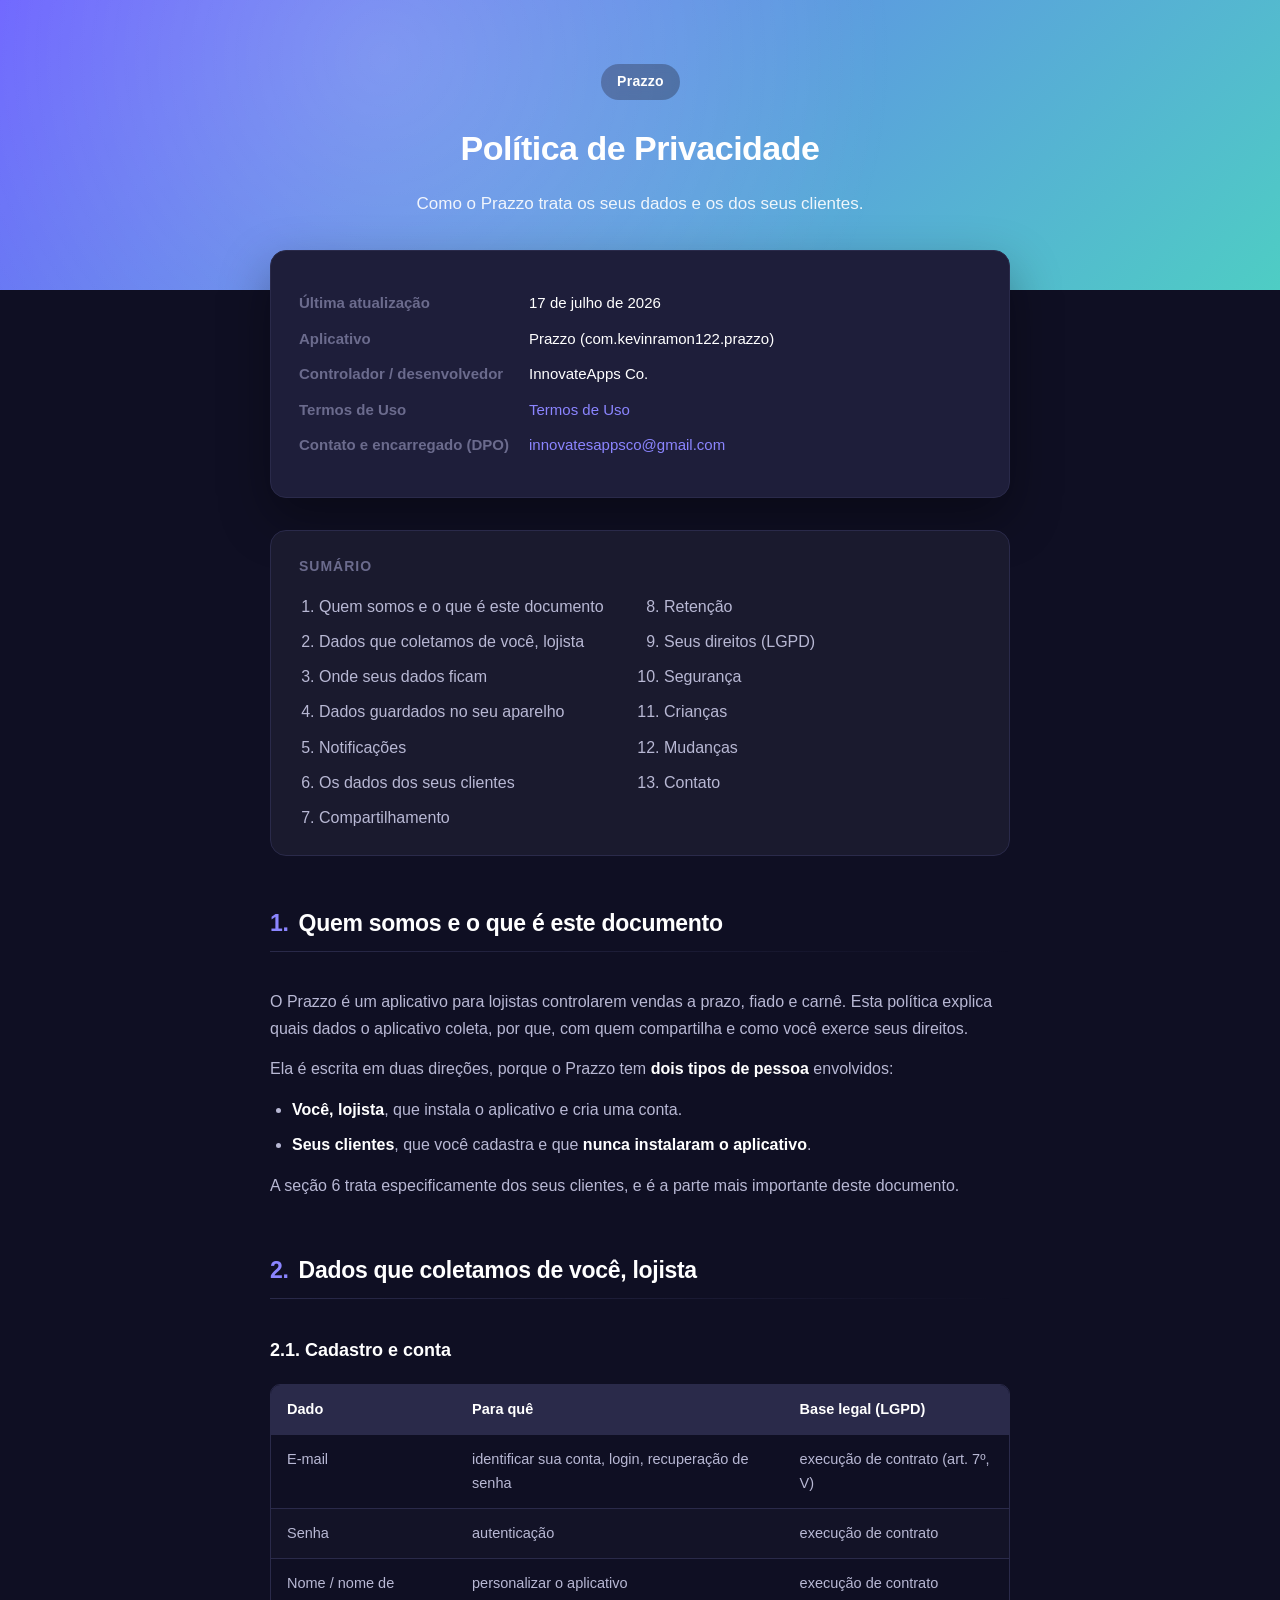
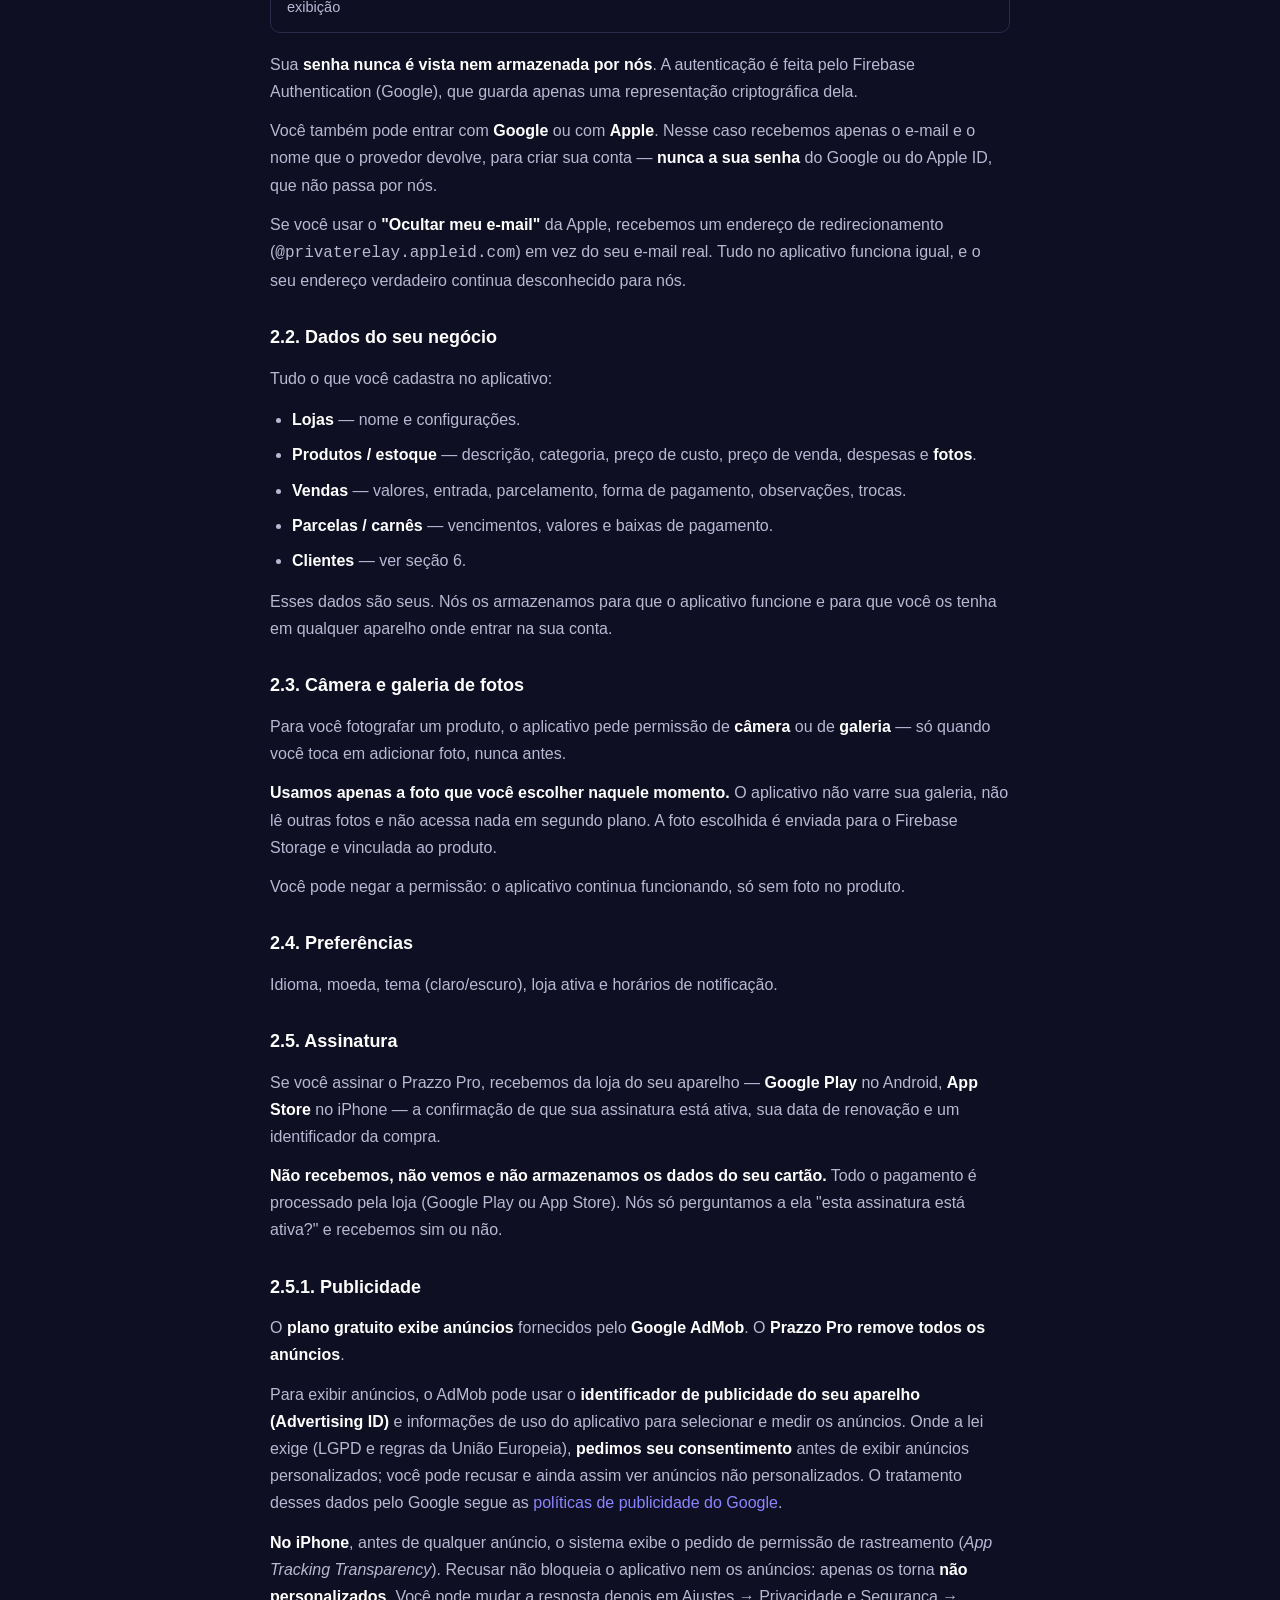
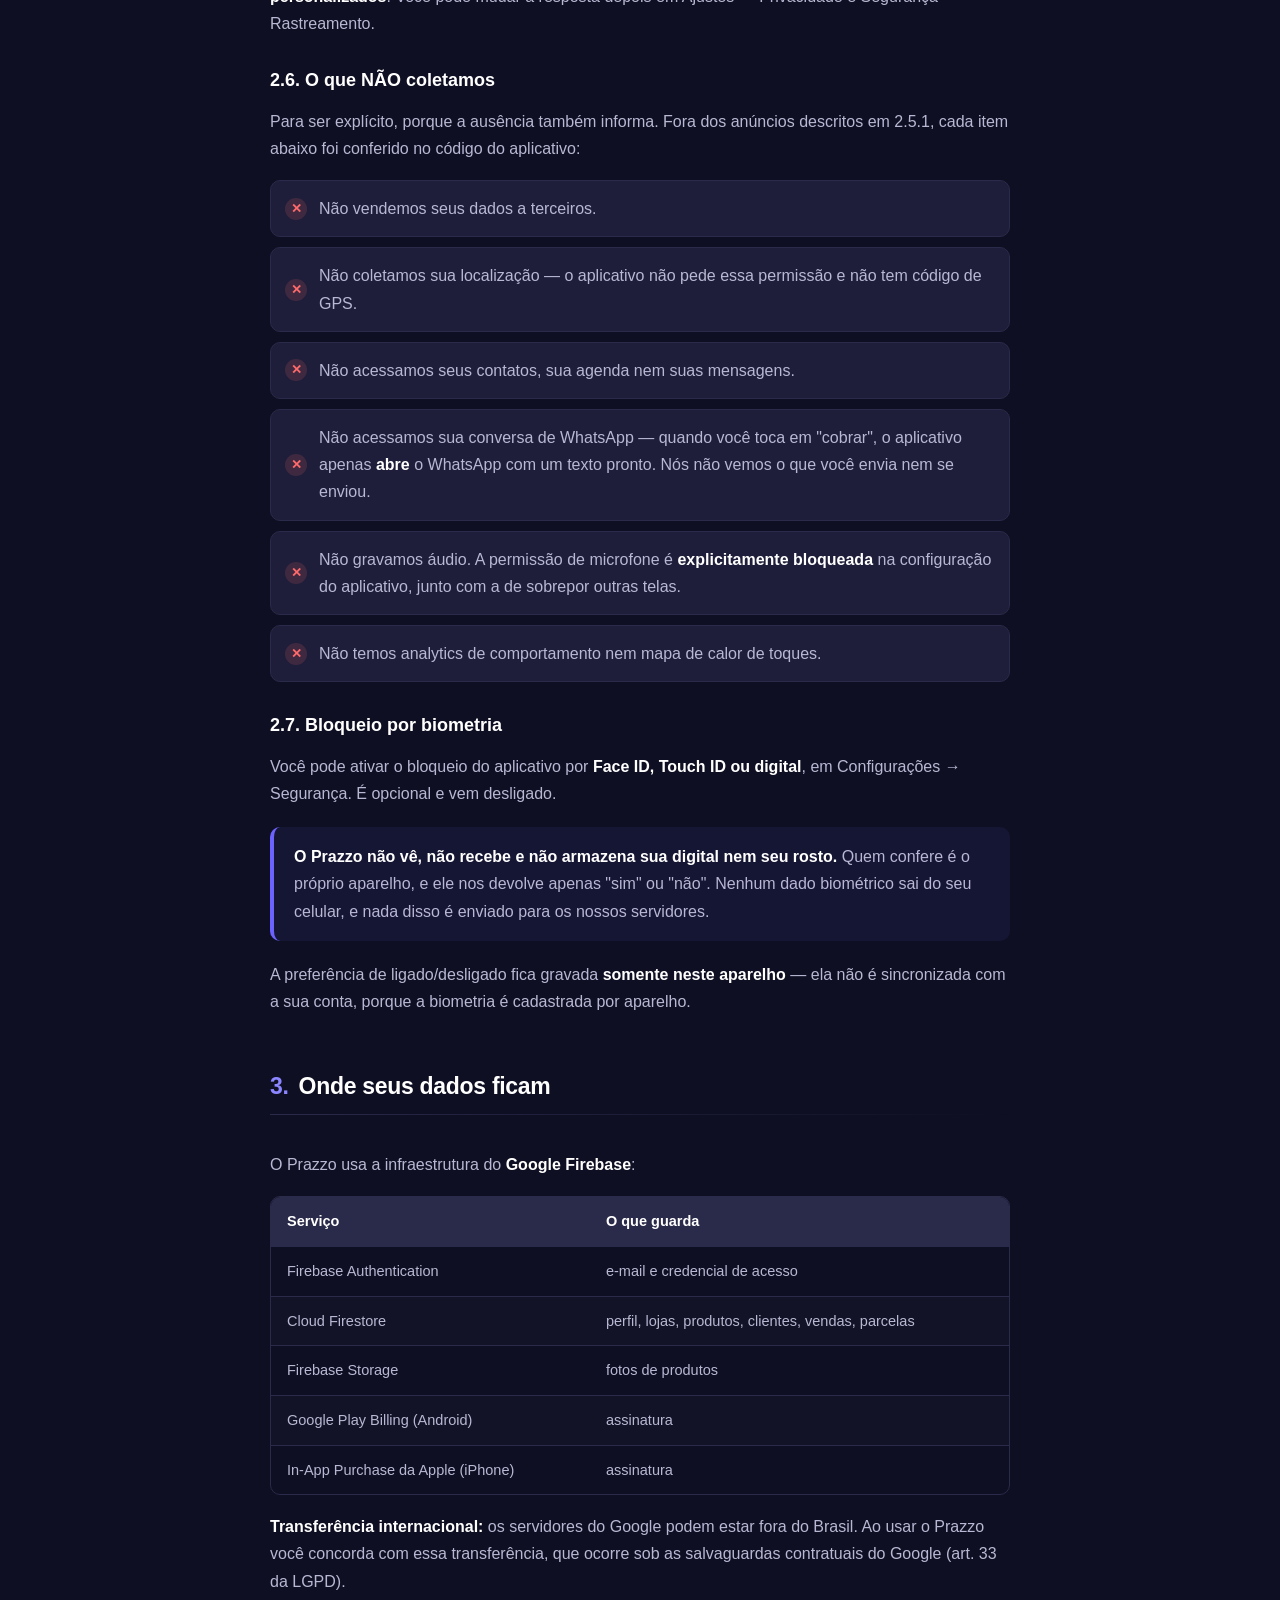
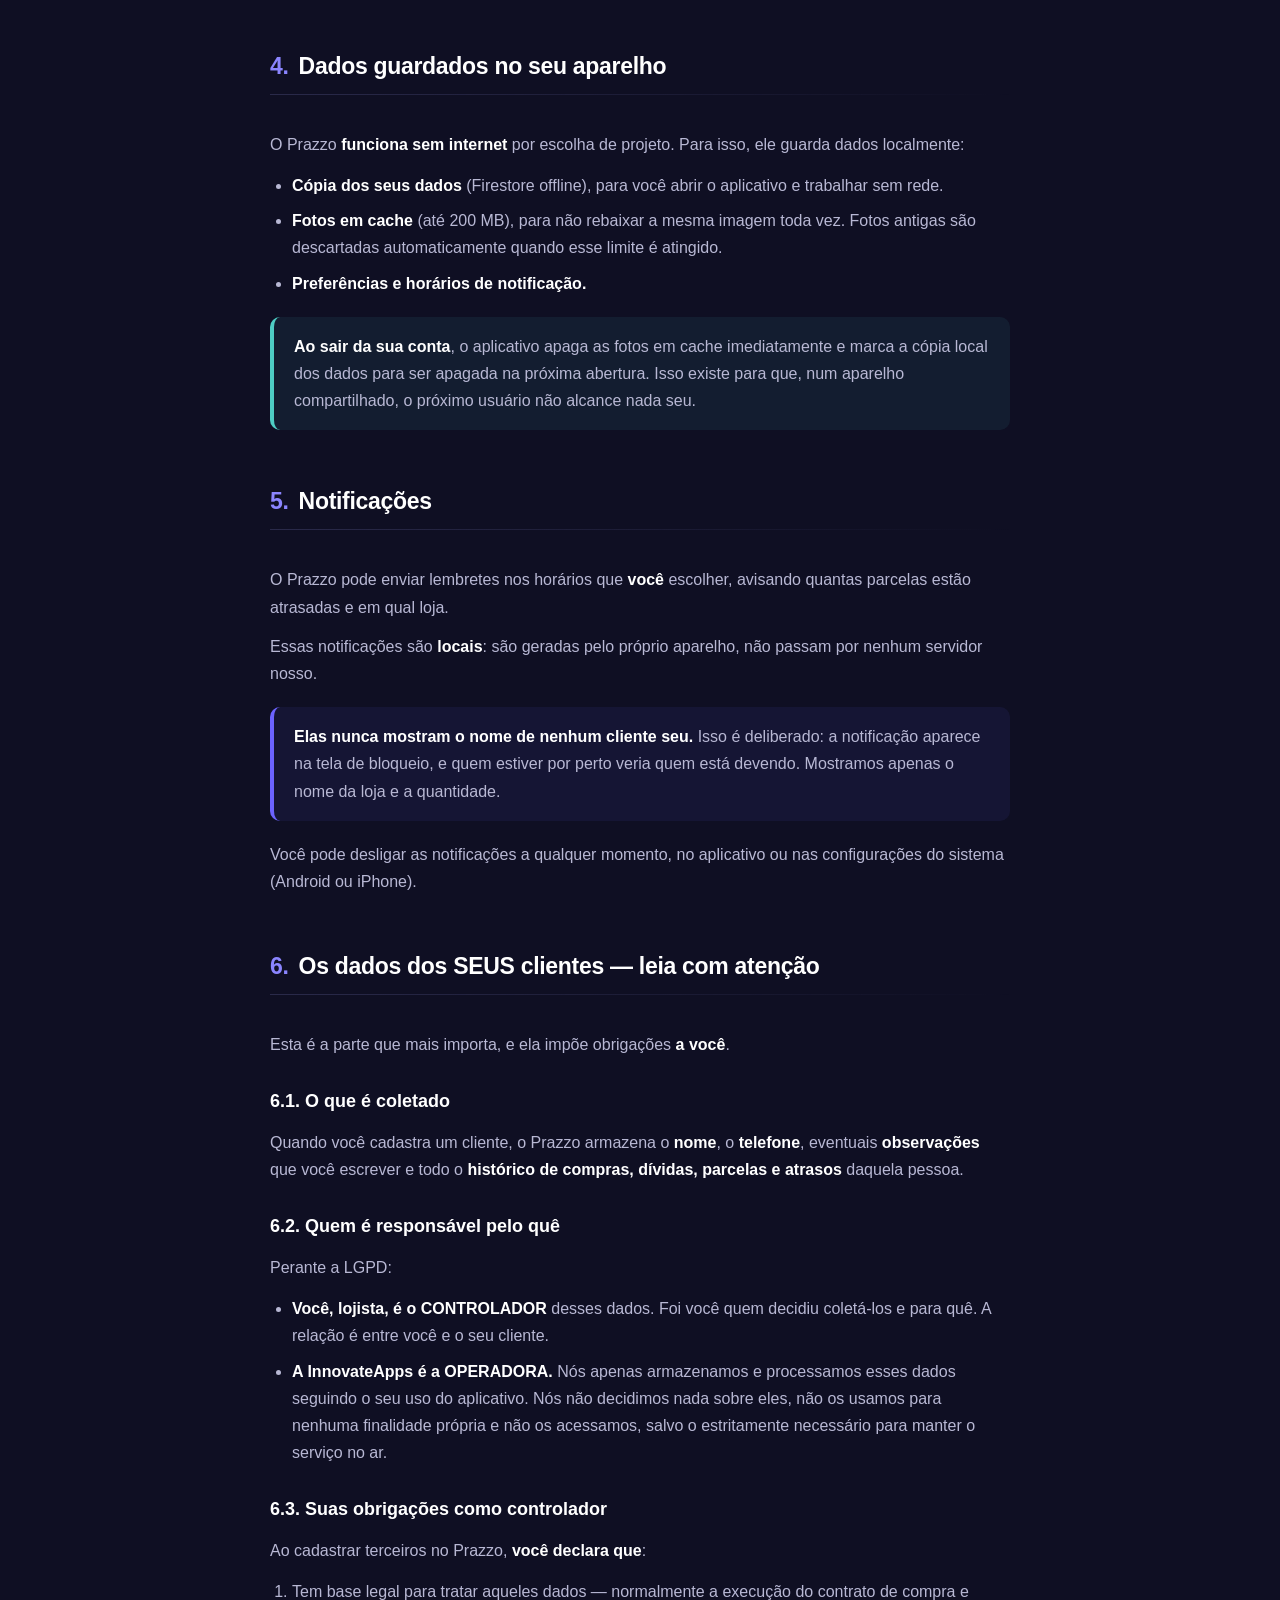
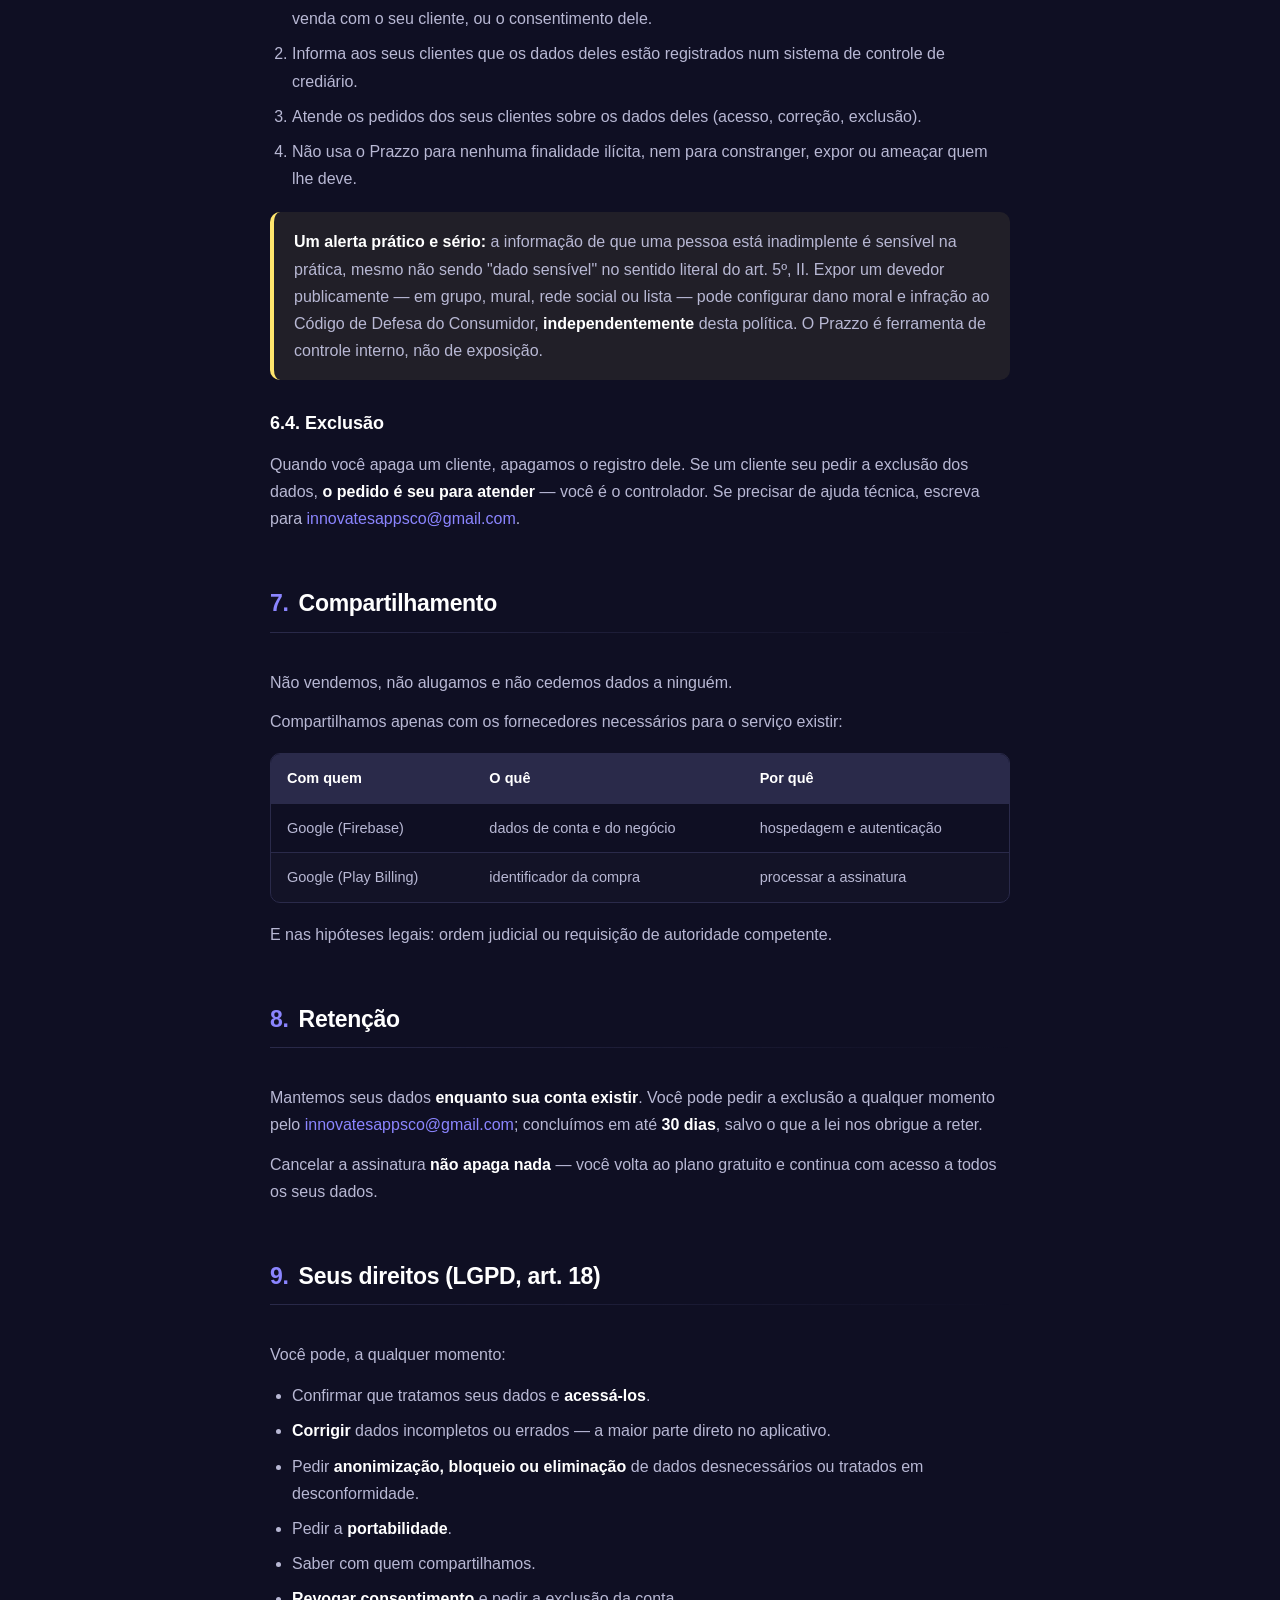
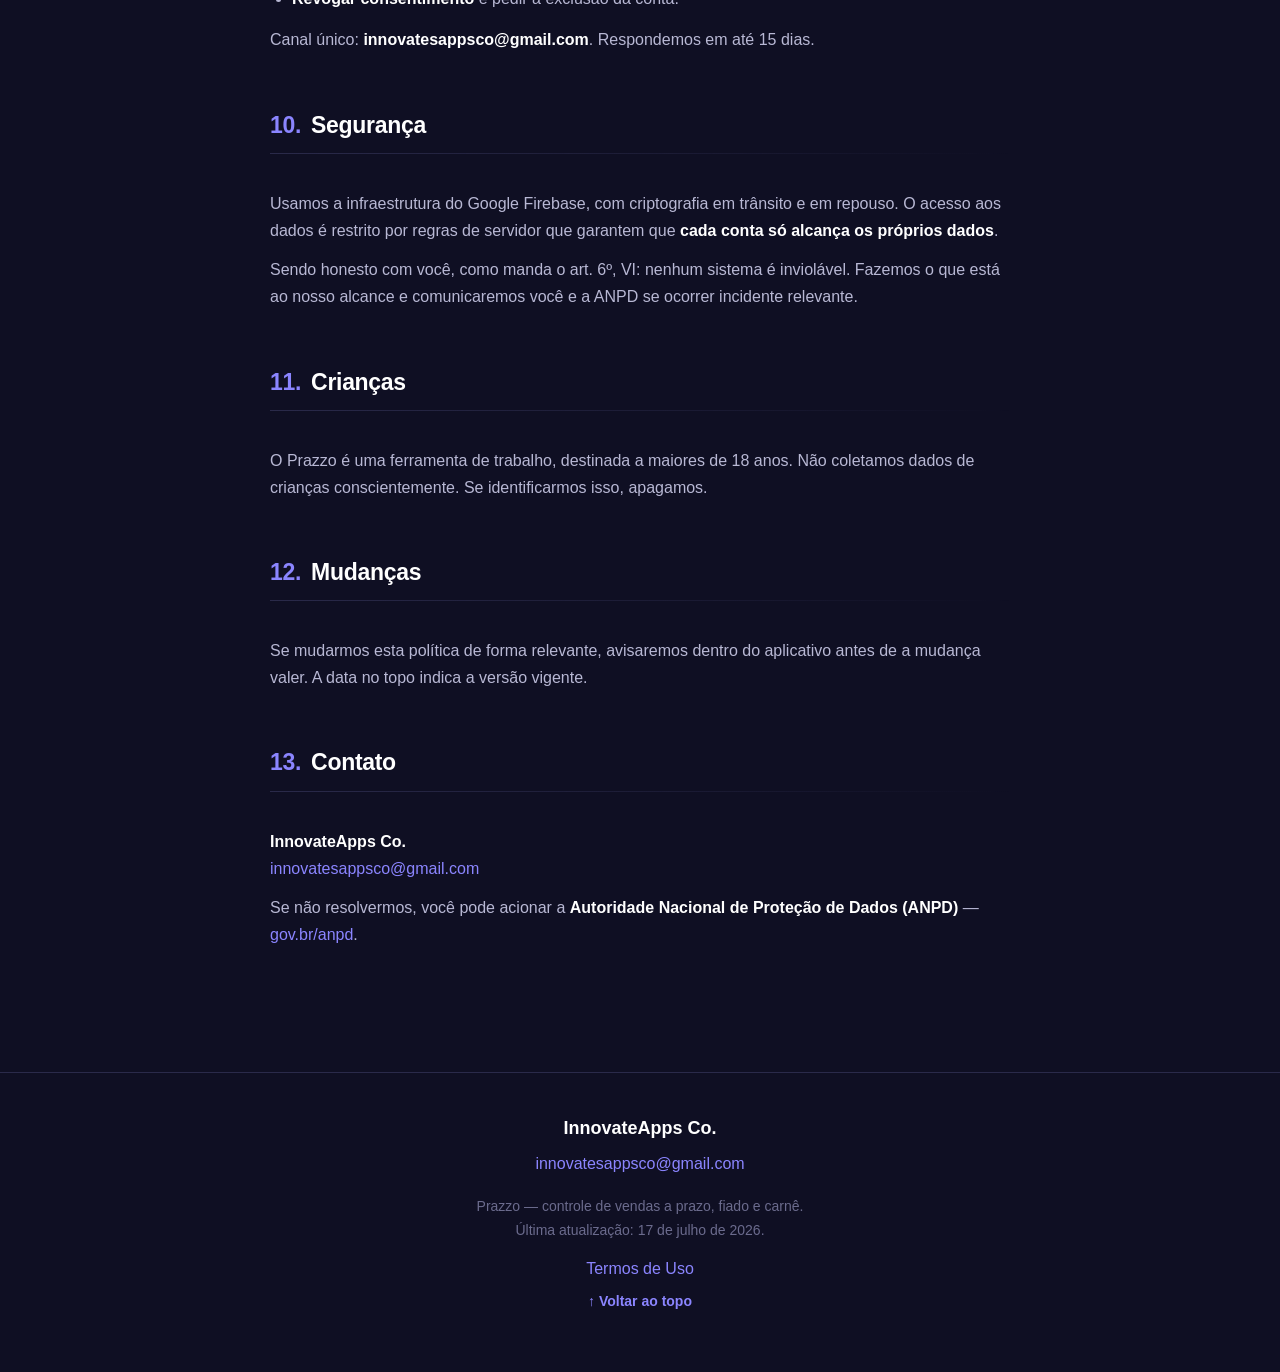
==== commit b2957e57: "Politica cobre o iPhone e nova pagina de Termos de Uso Privacidade: - login com Google e Apple, incl" ====
--- a/index.html
+++ b/index.html
@@ -24,7 +24,9 @@
                 <dd>Prazzo (com.kevinramon122.prazzo)</dd>
                 <dt>Controlador / desenvolvedor</dt>
                 <dd>InnovateApps Co.</dd>
-                <dt>Contato e encarregado (DPO)</dt>
+                <dt>Termos de Uso</dt>
+                    <dd><a href="termos.html">Termos de Uso</a></dd>
+                    <dt>Contato e encarregado (DPO)</dt>
                 <dd><a href="mailto:innovatesappsco@gmail.com">innovatesappsco@gmail.com</a></dd>
             </dl>
         </div>
@@ -78,6 +80,8 @@
                 </table>
             </div>
             <p>Sua <strong>senha nunca é vista nem armazenada por nós</strong>. A autenticação é feita pelo Firebase Authentication (Google), que guarda apenas uma representação criptográfica dela.</p>
+            <p>Você também pode entrar com <strong>Google</strong> ou com <strong>Apple</strong>. Nesse caso recebemos apenas o e-mail e o nome que o provedor devolve, para criar sua conta — <strong>nunca a sua senha</strong> do Google ou do Apple ID, que não passa por nós.</p>
+            <p>Se você usar o <strong>"Ocultar meu e-mail"</strong> da Apple, recebemos um endereço de redirecionamento (<code>@privaterelay.appleid.com</code>) em vez do seu e-mail real. Tudo no aplicativo funciona igual, e o seu endereço verdadeiro continua desconhecido para nós.</p>
 
             <h3>2.2. Dados do seu negócio</h3>
             <p>Tudo o que você cadastra no aplicativo:</p>
@@ -99,12 +103,13 @@
             <p>Idioma, moeda, tema (claro/escuro), loja ativa e horários de notificação.</p>
 
             <h3>2.5. Assinatura</h3>
-            <p>Se você assinar o Prazzo Pro, recebemos do Google Play a confirmação de que sua assinatura está ativa, sua data de renovação e um identificador da compra.</p>
-            <p><strong>Não recebemos, não vemos e não armazenamos os dados do seu cartão.</strong> Todo o pagamento é processado pelo Google Play. Nós só perguntamos ao Google "esta assinatura está ativa?" e recebemos sim ou não.</p>
+            <p>Se você assinar o Prazzo Pro, recebemos da loja do seu aparelho — <strong>Google Play</strong> no Android, <strong>App Store</strong> no iPhone — a confirmação de que sua assinatura está ativa, sua data de renovação e um identificador da compra.</p>
+            <p><strong>Não recebemos, não vemos e não armazenamos os dados do seu cartão.</strong> Todo o pagamento é processado pela loja (Google Play ou App Store). Nós só perguntamos a ela "esta assinatura está ativa?" e recebemos sim ou não.</p>
 
             <h3>2.5.1. Publicidade</h3>
             <p>O <strong>plano gratuito exibe anúncios</strong> fornecidos pelo <strong>Google AdMob</strong>. O <strong>Prazzo Pro remove todos os anúncios</strong>.</p>
             <p>Para exibir anúncios, o AdMob pode usar o <strong>identificador de publicidade do seu aparelho (Advertising ID)</strong> e informações de uso do aplicativo para selecionar e medir os anúncios. Onde a lei exige (LGPD e regras da União Europeia), <strong>pedimos seu consentimento</strong> antes de exibir anúncios personalizados; você pode recusar e ainda assim ver anúncios não personalizados. O tratamento desses dados pelo Google segue as <a href="https://policies.google.com/technologies/ads" target="_blank" rel="noopener">políticas de publicidade do Google</a>.</p>
+            <p><strong>No iPhone</strong>, antes de qualquer anúncio, o sistema exibe o pedido de permissão de rastreamento (<em>App Tracking Transparency</em>). Recusar não bloqueia o aplicativo nem os anúncios: apenas os torna <strong>não personalizados</strong>. Você pode mudar a resposta depois em Ajustes → Privacidade e Segurança → Rastreamento.</p>
 
             <h3>2.6. O que NÃO coletamos</h3>
             <p>Para ser explícito, porque a ausência também informa. Fora dos anúncios descritos em 2.5.1, cada item abaixo foi conferido no código do aplicativo:</p>
@@ -116,6 +121,13 @@
                 <li>Não gravamos áudio. A permissão de microfone é <strong>explicitamente bloqueada</strong> na configuração do aplicativo, junto com a de sobrepor outras telas.</li>
                 <li>Não temos analytics de comportamento nem mapa de calor de toques.</li>
             </ul>
+
+            <h3>2.7. Bloqueio por biometria</h3>
+            <p>Você pode ativar o bloqueio do aplicativo por <strong>Face ID, Touch ID ou digital</strong>, em Configurações → Segurança. É opcional e vem desligado.</p>
+            <div class="callout">
+                <p><strong>O Prazzo não vê, não recebe e não armazena sua digital nem seu rosto.</strong> Quem confere é o próprio aparelho, e ele nos devolve apenas "sim" ou "não". Nenhum dado biométrico sai do seu celular, e nada disso é enviado para os nossos servidores.</p>
+            </div>
+            <p>A preferência de ligado/desligado fica gravada <strong>somente neste aparelho</strong> — ela não é sincronizada com a sua conta, porque a biometria é cadastrada por aparelho.</p>
         </section>
 
         <section id="s3">
@@ -131,7 +143,8 @@
                         <tr><td>Firebase Authentication</td><td>e-mail e credencial de acesso</td></tr>
                         <tr><td>Cloud Firestore</td><td>perfil, lojas, produtos, clientes, vendas, parcelas</td></tr>
                         <tr><td>Firebase Storage</td><td>fotos de produtos</td></tr>
-                        <tr><td>Google Play Billing</td><td>assinatura</td></tr>
+                        <tr><td>Google Play Billing <span class="muted">(Android)</span></td><td>assinatura</td></tr>
+                        <tr><td>In-App Purchase da Apple <span class="muted">(iPhone)</span></td><td>assinatura</td></tr>
                     </tbody>
                 </table>
             </div>
@@ -160,7 +173,7 @@
             <div class="callout">
                 <p><strong>Elas nunca mostram o nome de nenhum cliente seu.</strong> Isso é deliberado: a notificação aparece na tela de bloqueio, e quem estiver por perto veria quem está devendo. Mostramos apenas o nome da loja e a quantidade.</p>
             </div>
-            <p>Você pode desligar as notificações a qualquer momento, no aplicativo ou nas configurações do Android.</p>
+            <p>Você pode desligar as notificações a qualquer momento, no aplicativo ou nas configurações do sistema (Android ou iPhone).</p>
         </section>
 
         <section id="s6">
@@ -267,6 +280,7 @@
             <div class="footer-company">InnovateApps Co.</div>
             <div><a href="mailto:innovatesappsco@gmail.com">innovatesappsco@gmail.com</a></div>
             <p class="footer-muted">Prazzo — controle de vendas a prazo, fiado e carnê.<br />Última atualização: 17 de julho de 2026.</p>
+            <div><a href="termos.html">Termos de Uso</a></div>
             <a class="back-top" href="#top">↑ Voltar ao topo</a>
         </div>
     </footer>
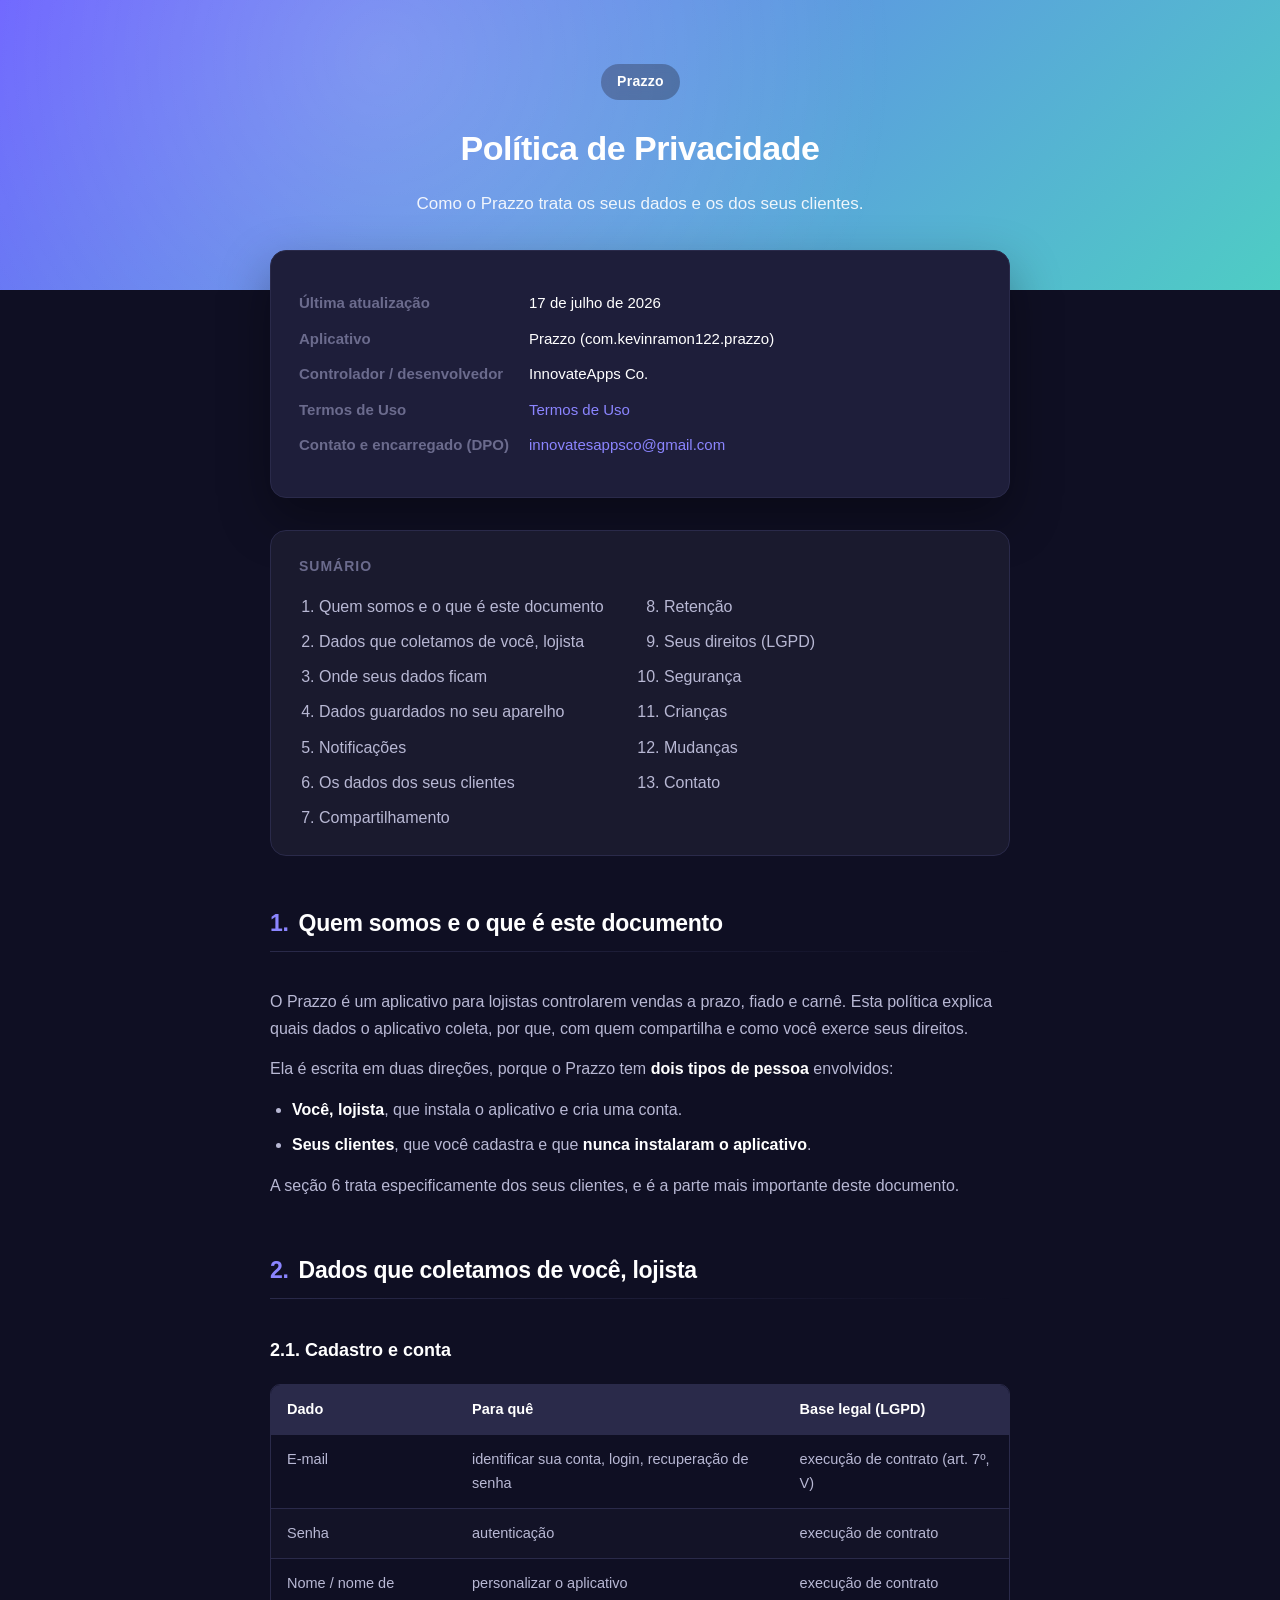
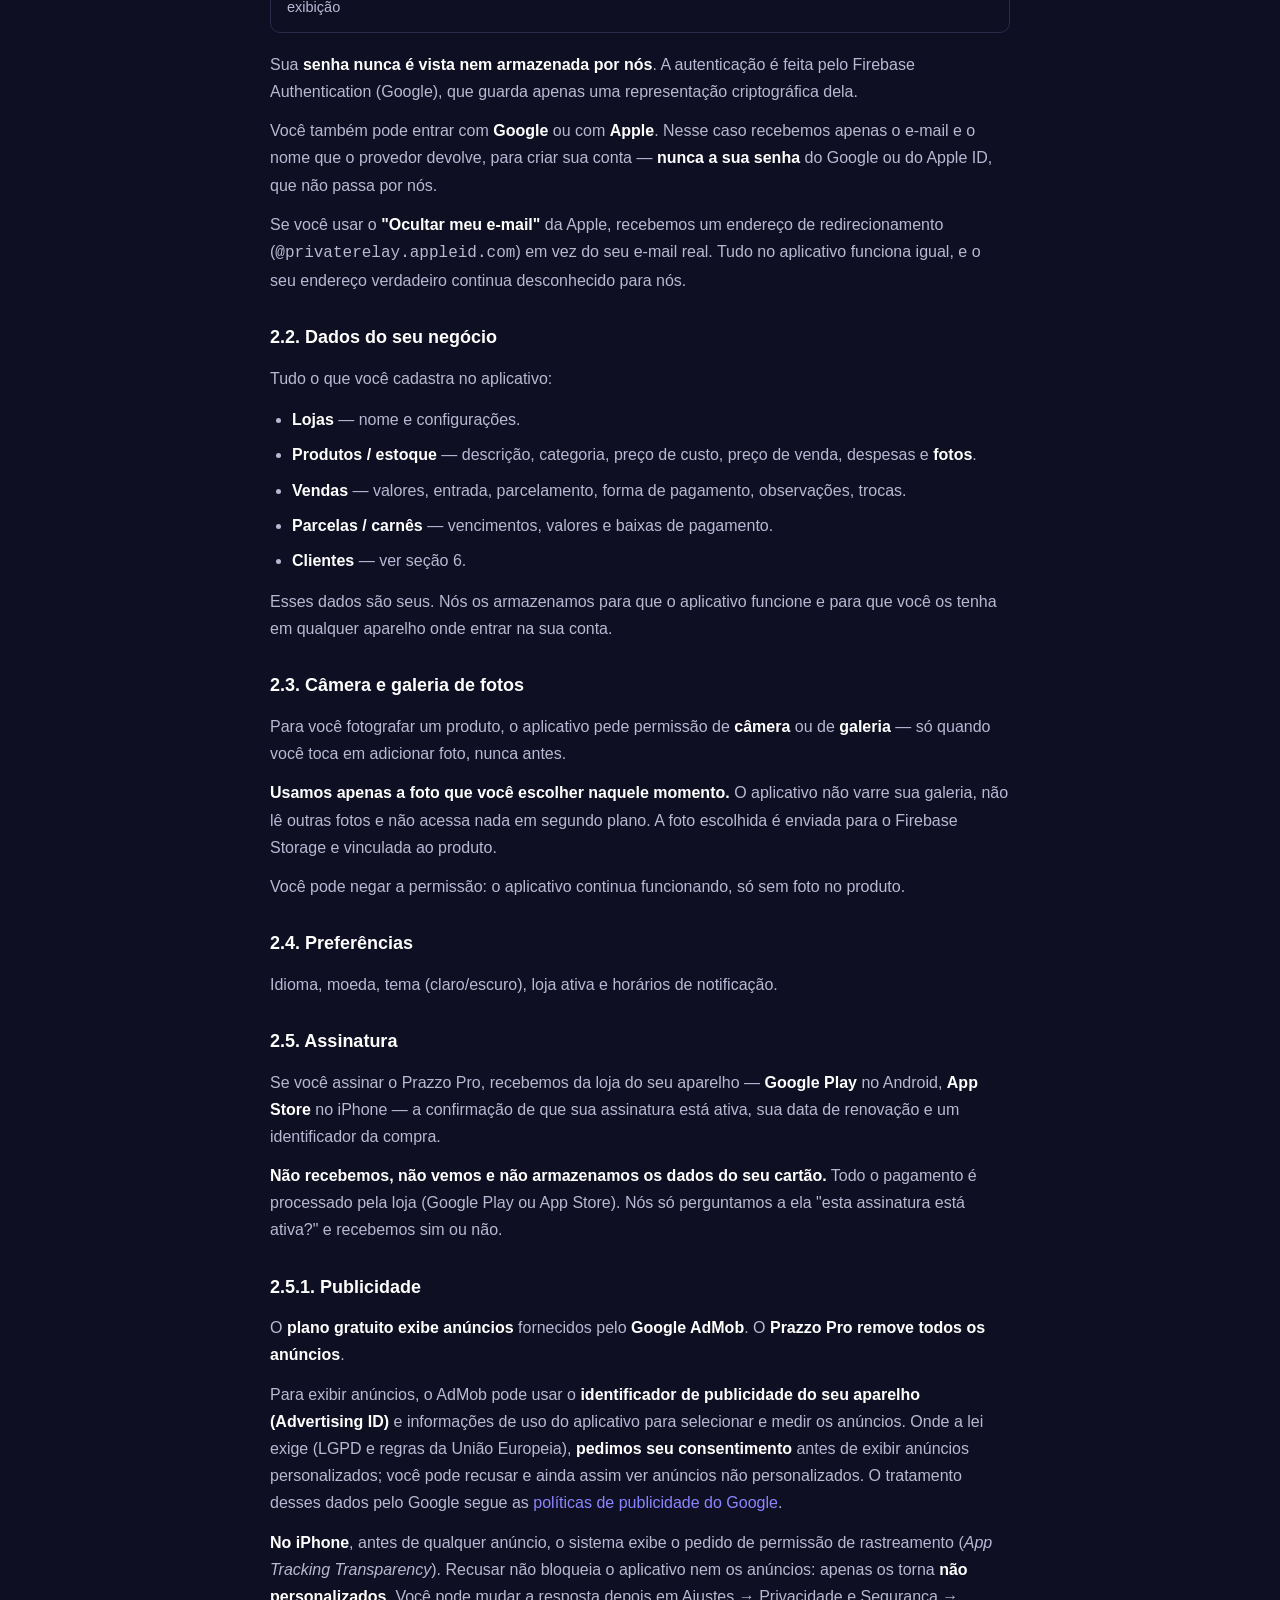
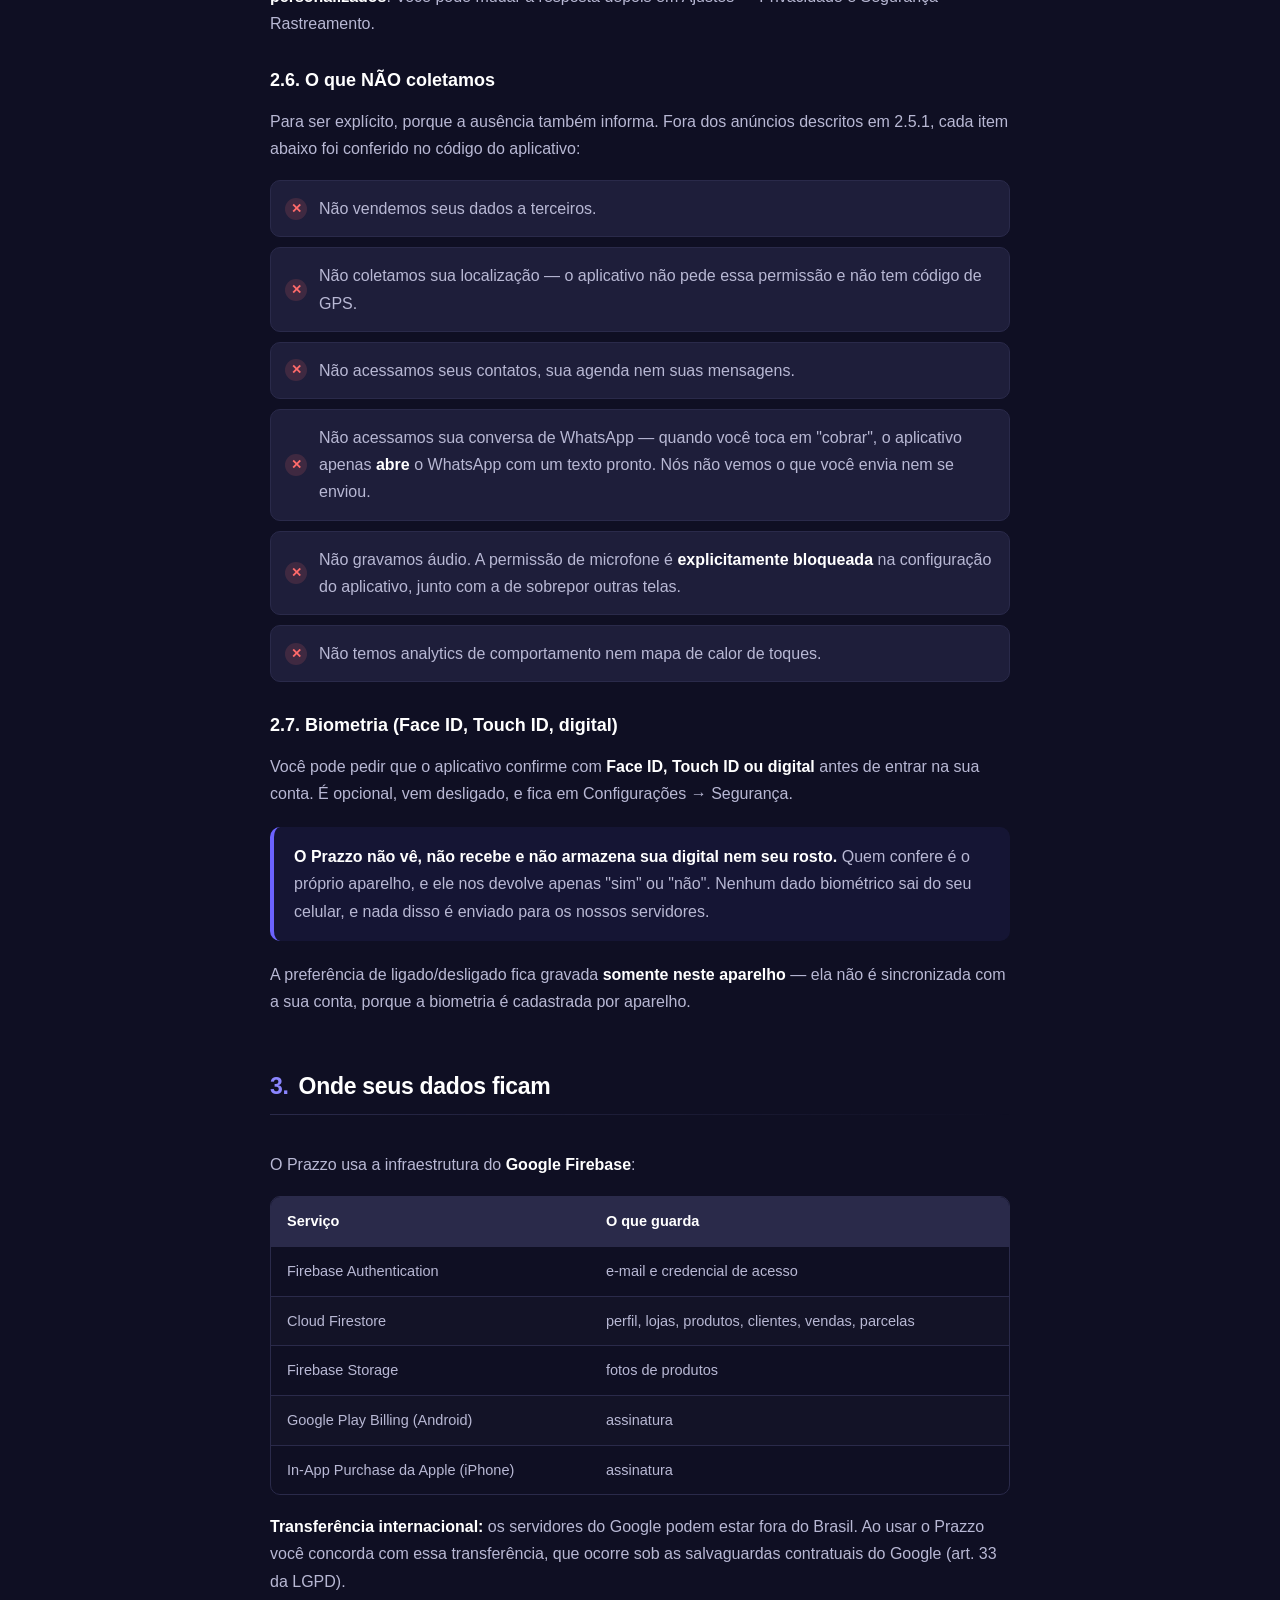
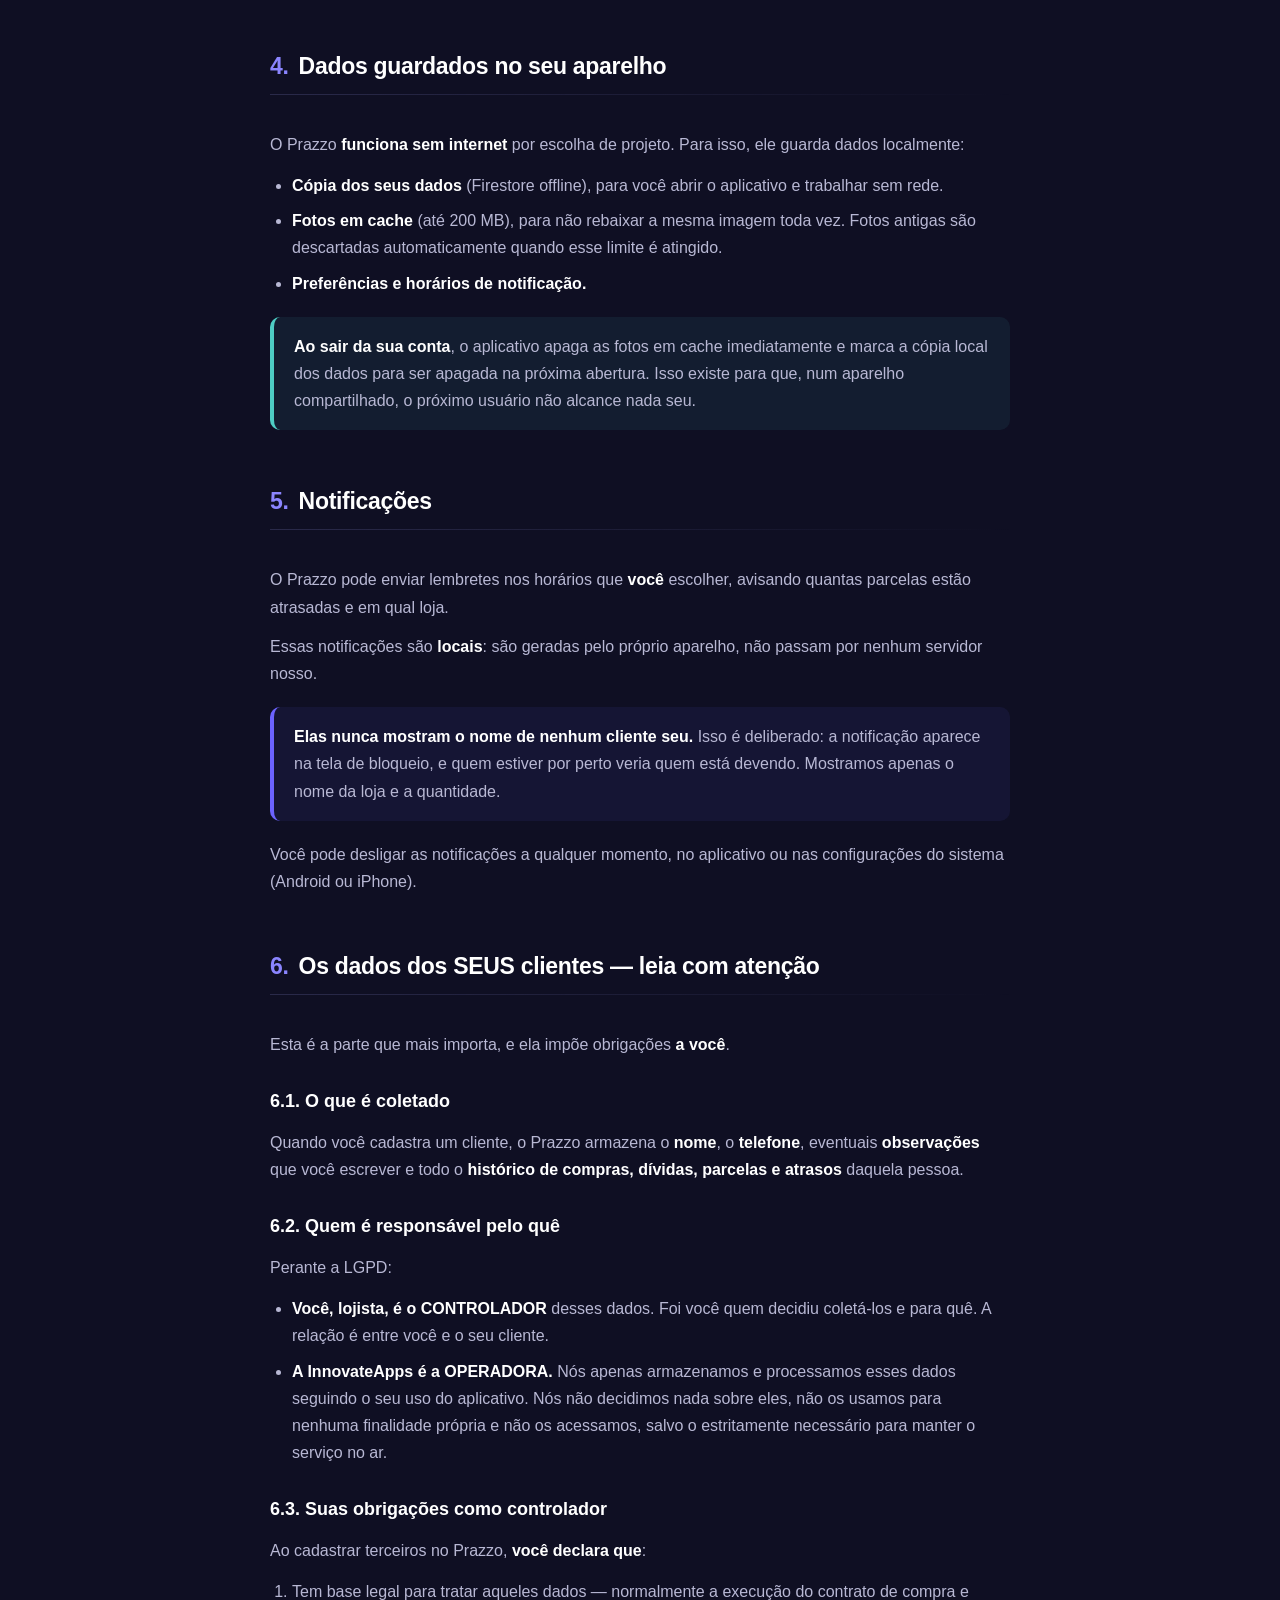
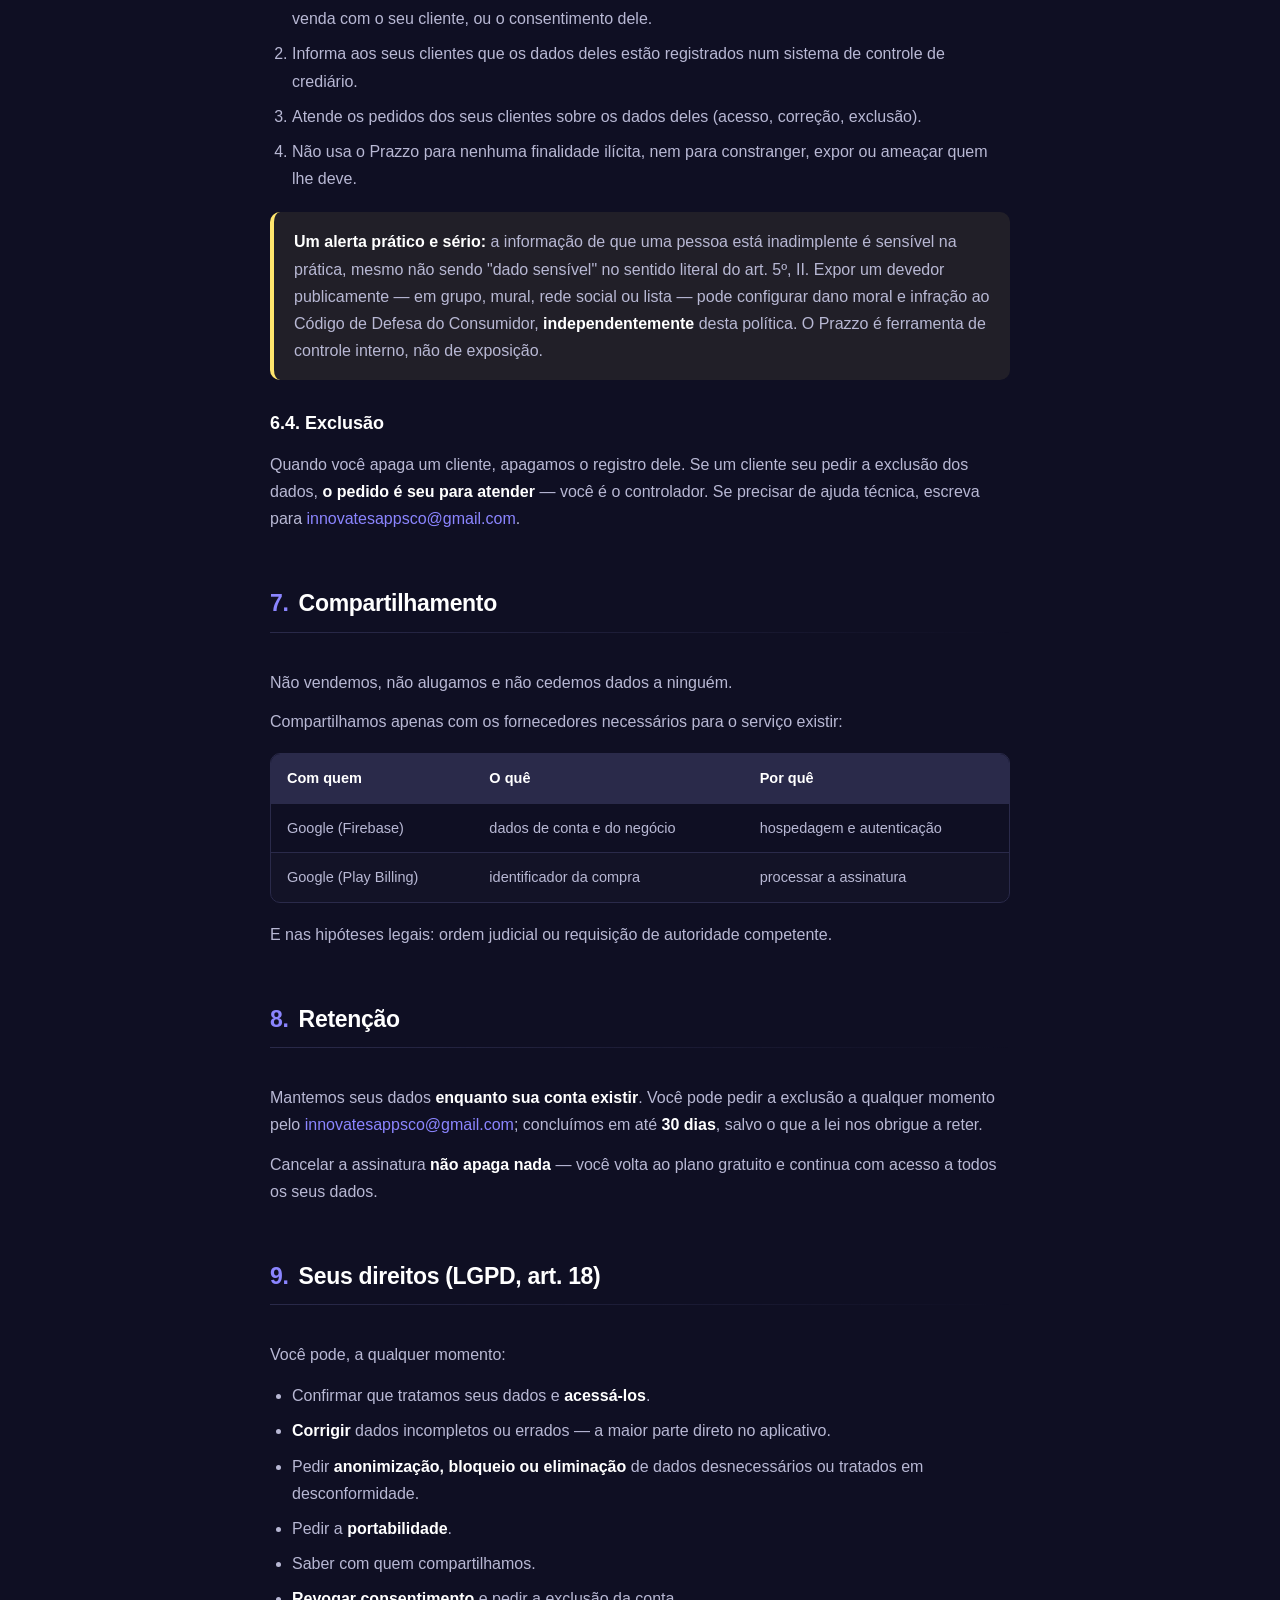
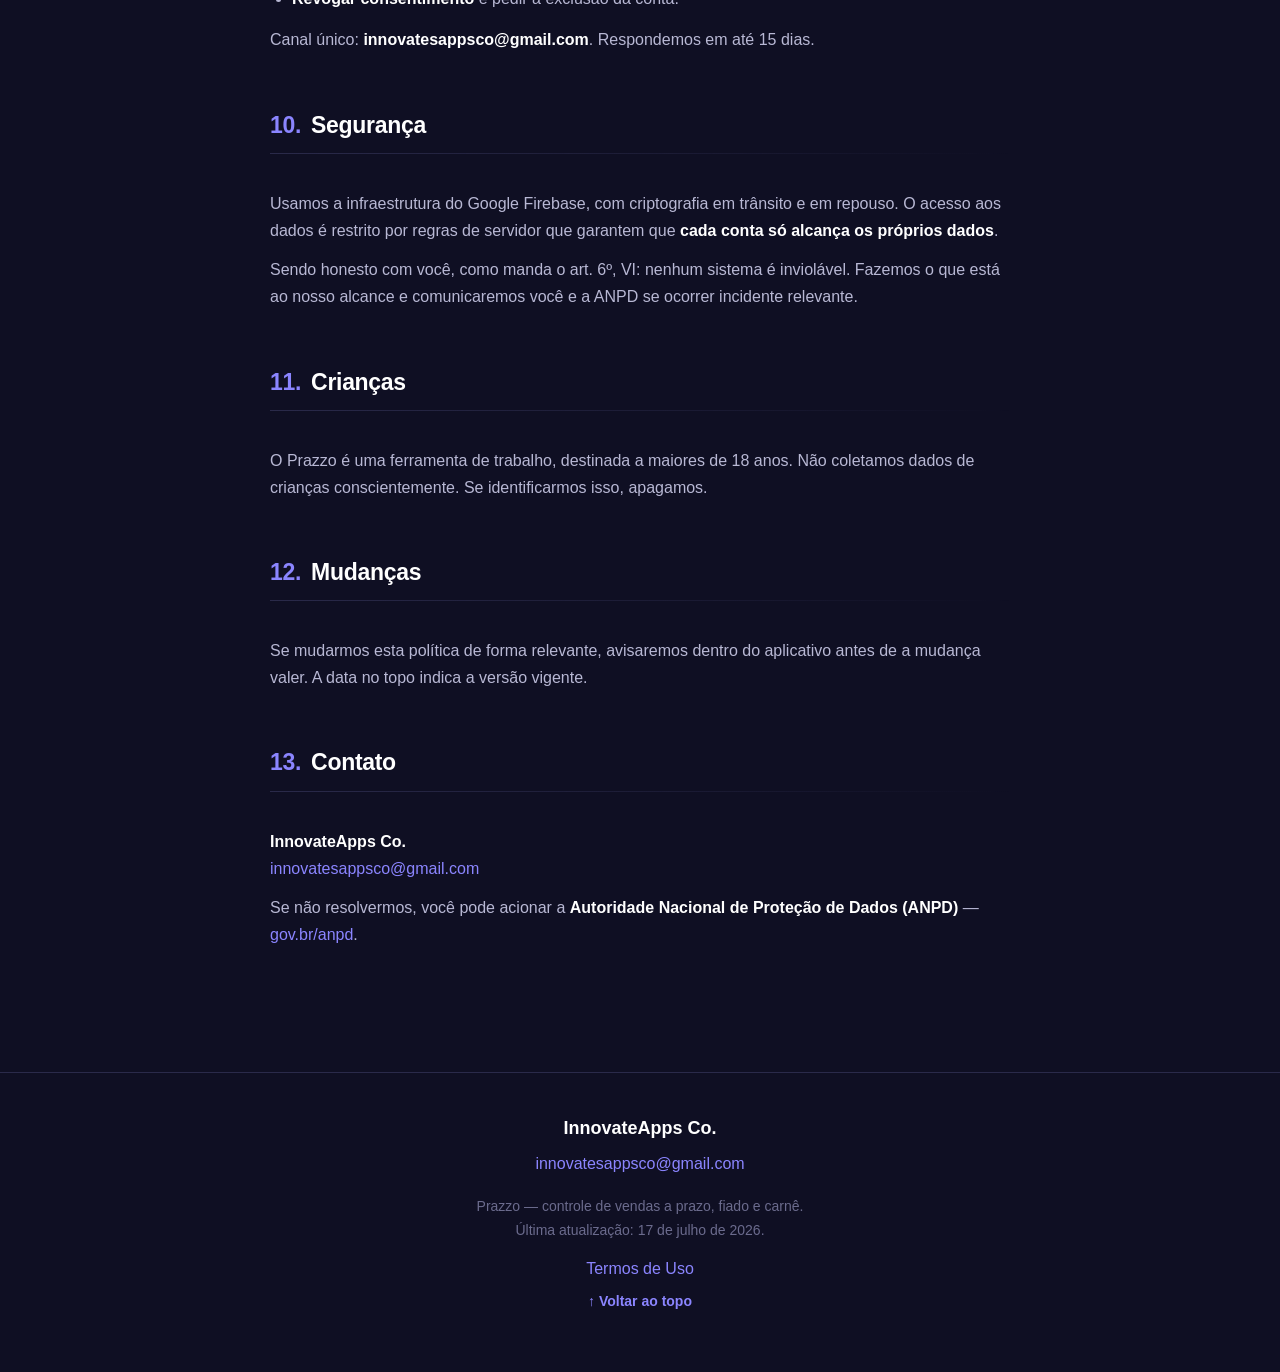
==== commit a3252fed: "Biometria: confirmar ao entrar, em vez de bloquear ao abrir Acompanha a mudanca no app - o Face ID a" ====
--- a/index.html
+++ b/index.html
@@ -122,8 +122,8 @@
                 <li>Não temos analytics de comportamento nem mapa de calor de toques.</li>
             </ul>
 
-            <h3>2.7. Bloqueio por biometria</h3>
-            <p>Você pode ativar o bloqueio do aplicativo por <strong>Face ID, Touch ID ou digital</strong>, em Configurações → Segurança. É opcional e vem desligado.</p>
+            <h3>2.7. Biometria (Face ID, Touch ID, digital)</h3>
+            <p>Você pode pedir que o aplicativo confirme com <strong>Face ID, Touch ID ou digital</strong> antes de entrar na sua conta. É opcional, vem desligado, e fica em Configurações → Segurança.</p>
             <div class="callout">
                 <p><strong>O Prazzo não vê, não recebe e não armazena sua digital nem seu rosto.</strong> Quem confere é o próprio aparelho, e ele nos devolve apenas "sim" ou "não". Nenhum dado biométrico sai do seu celular, e nada disso é enviado para os nossos servidores.</p>
             </div>
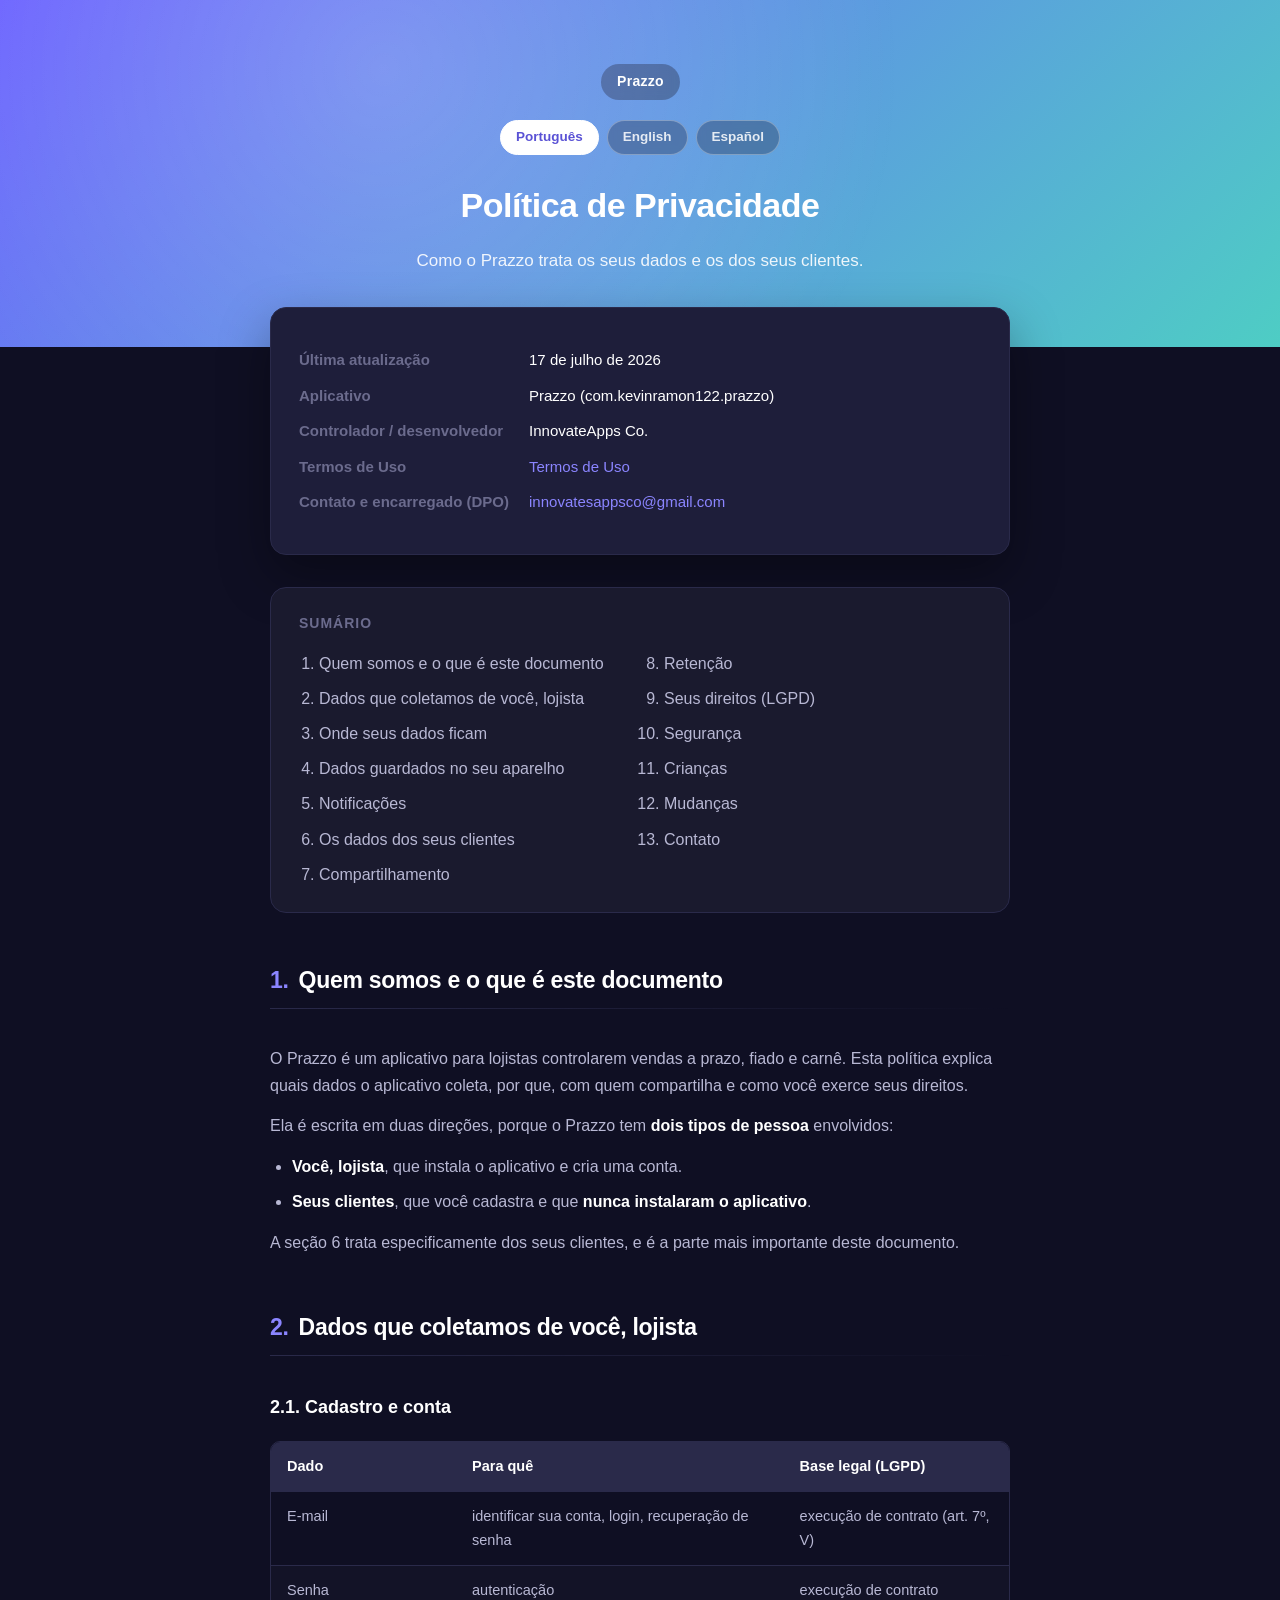
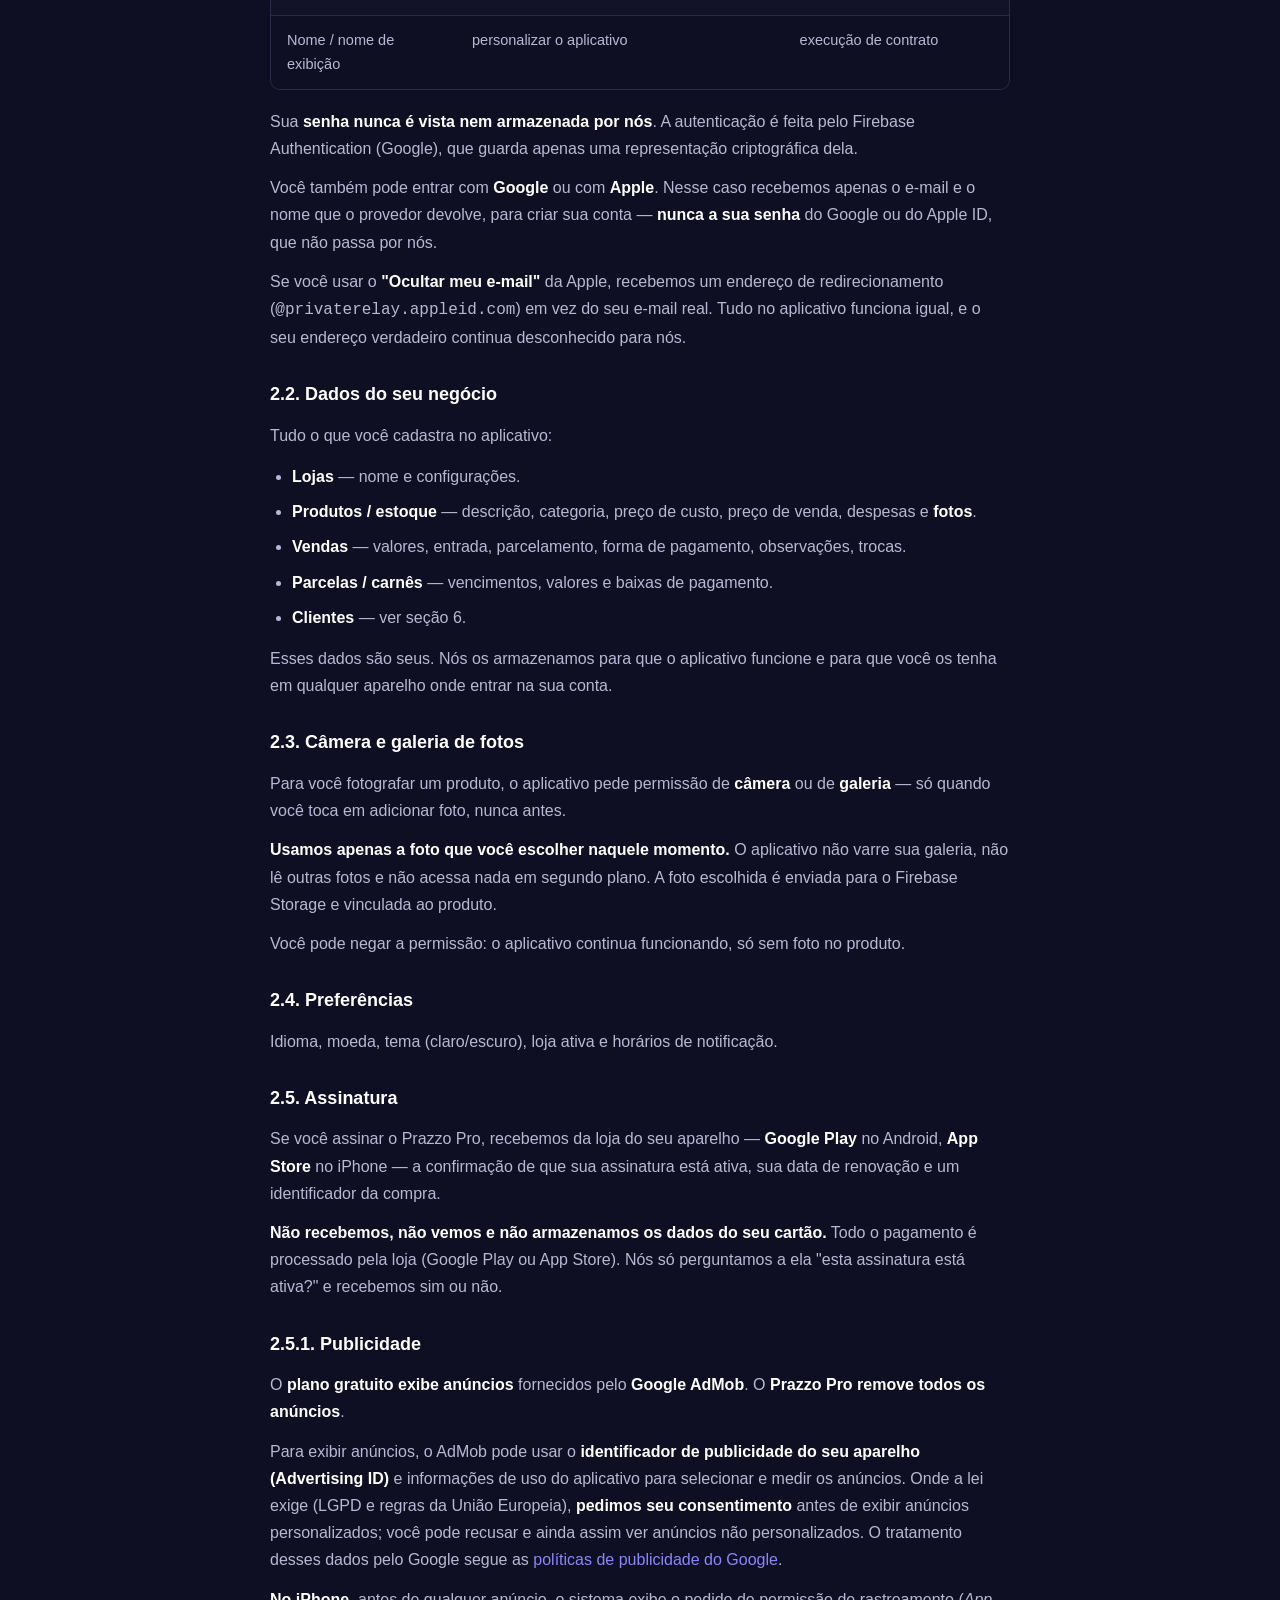
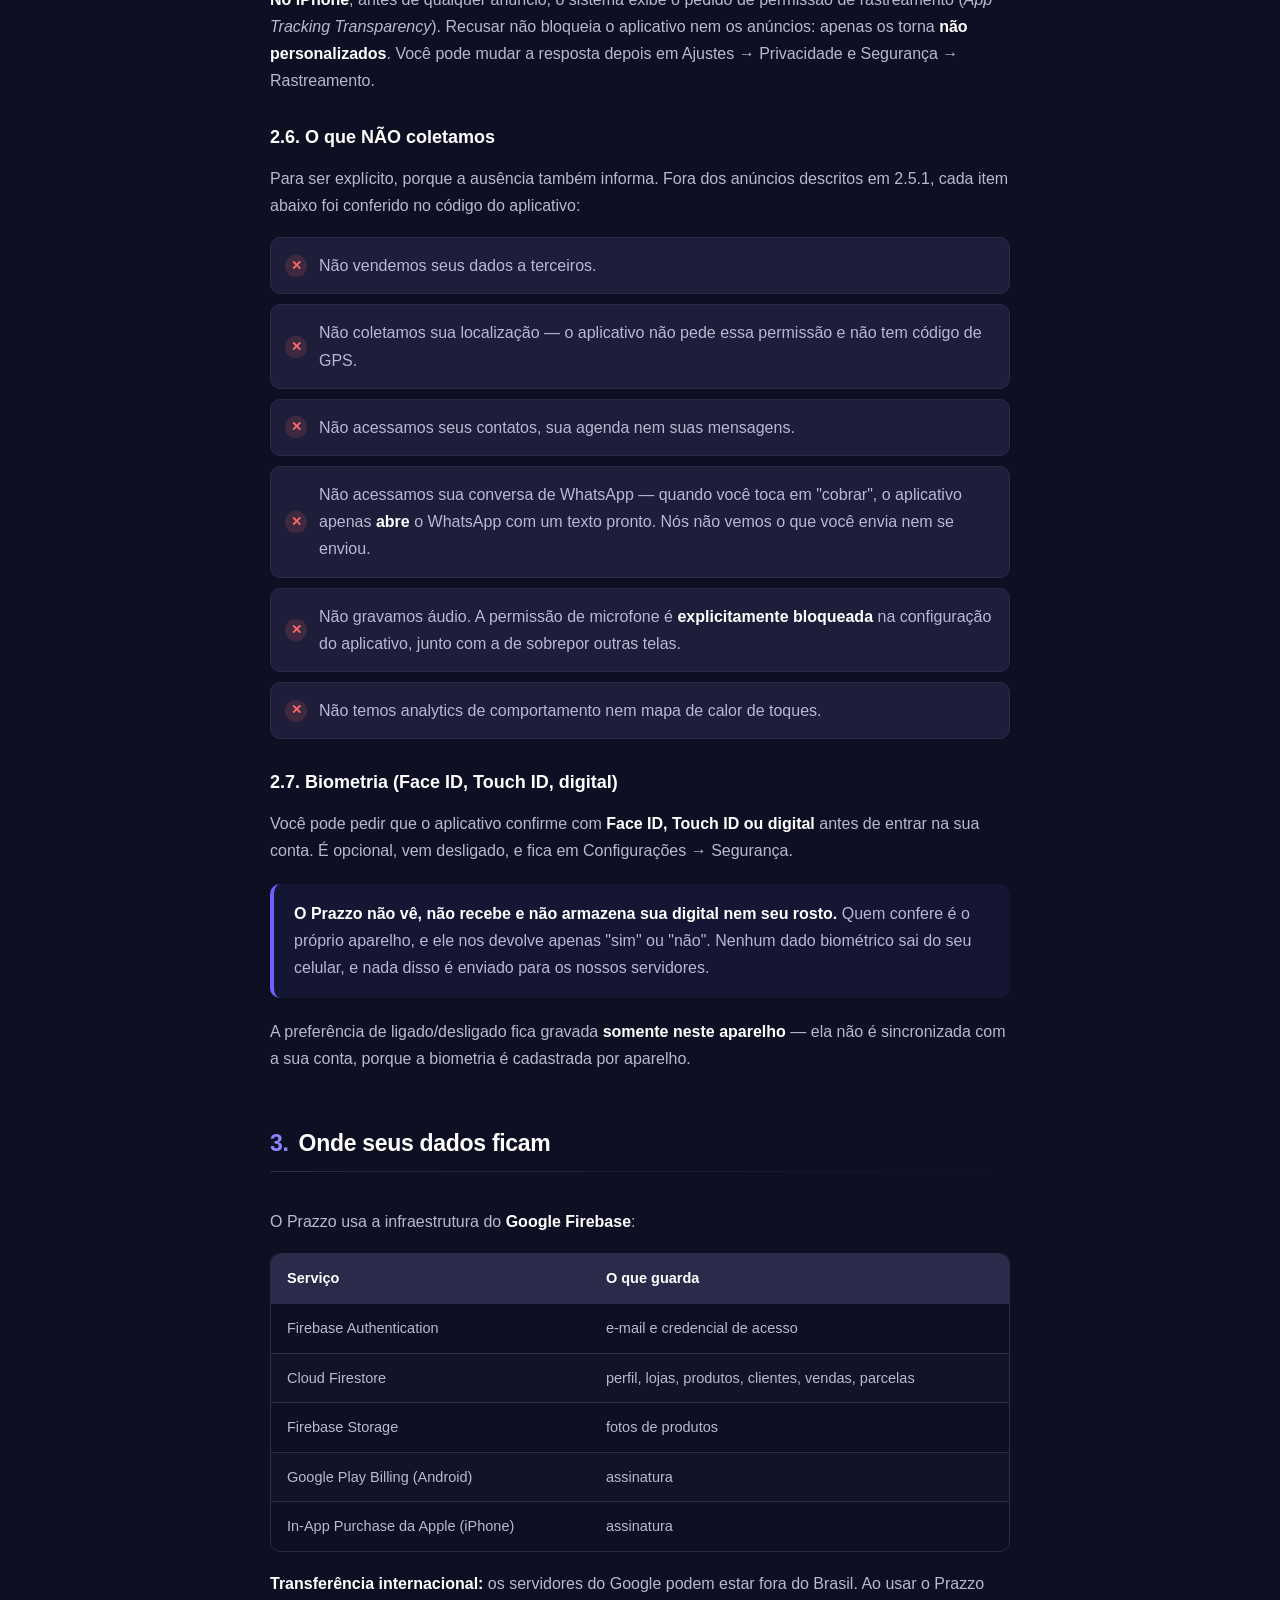
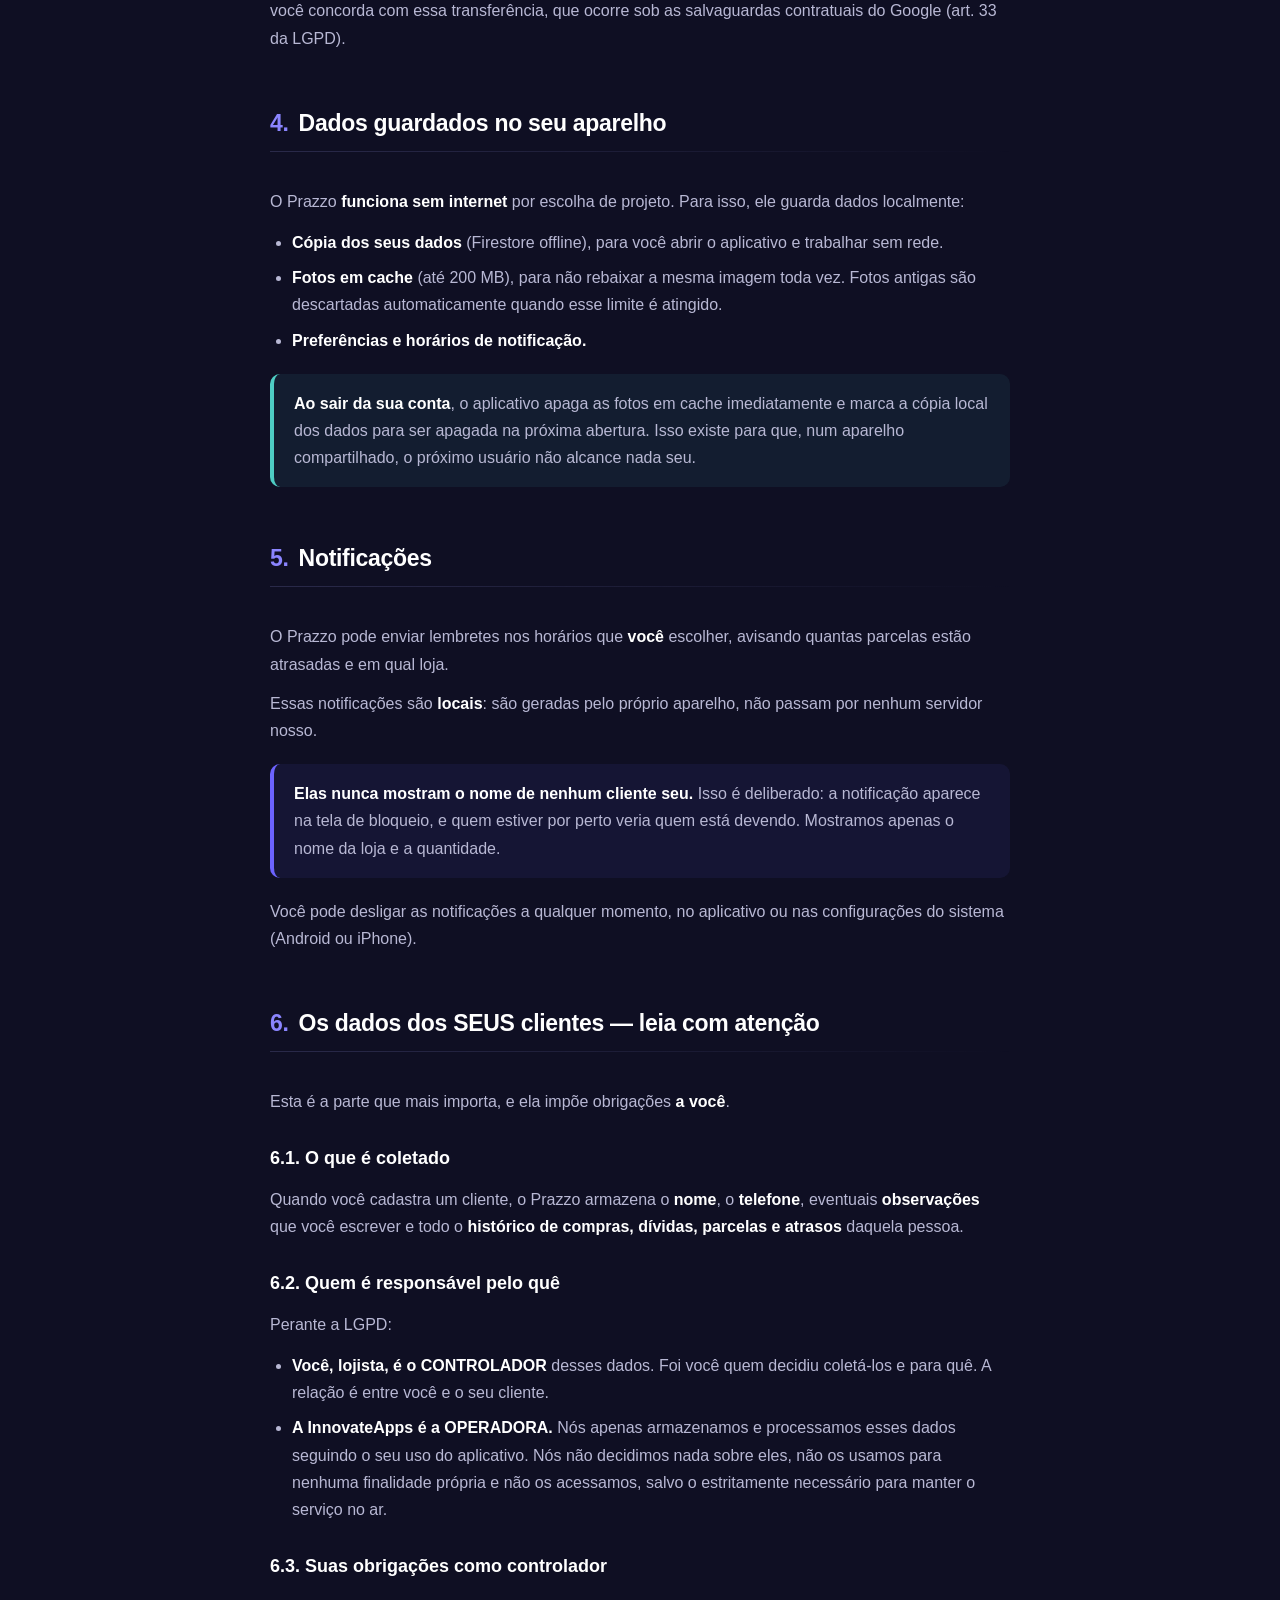
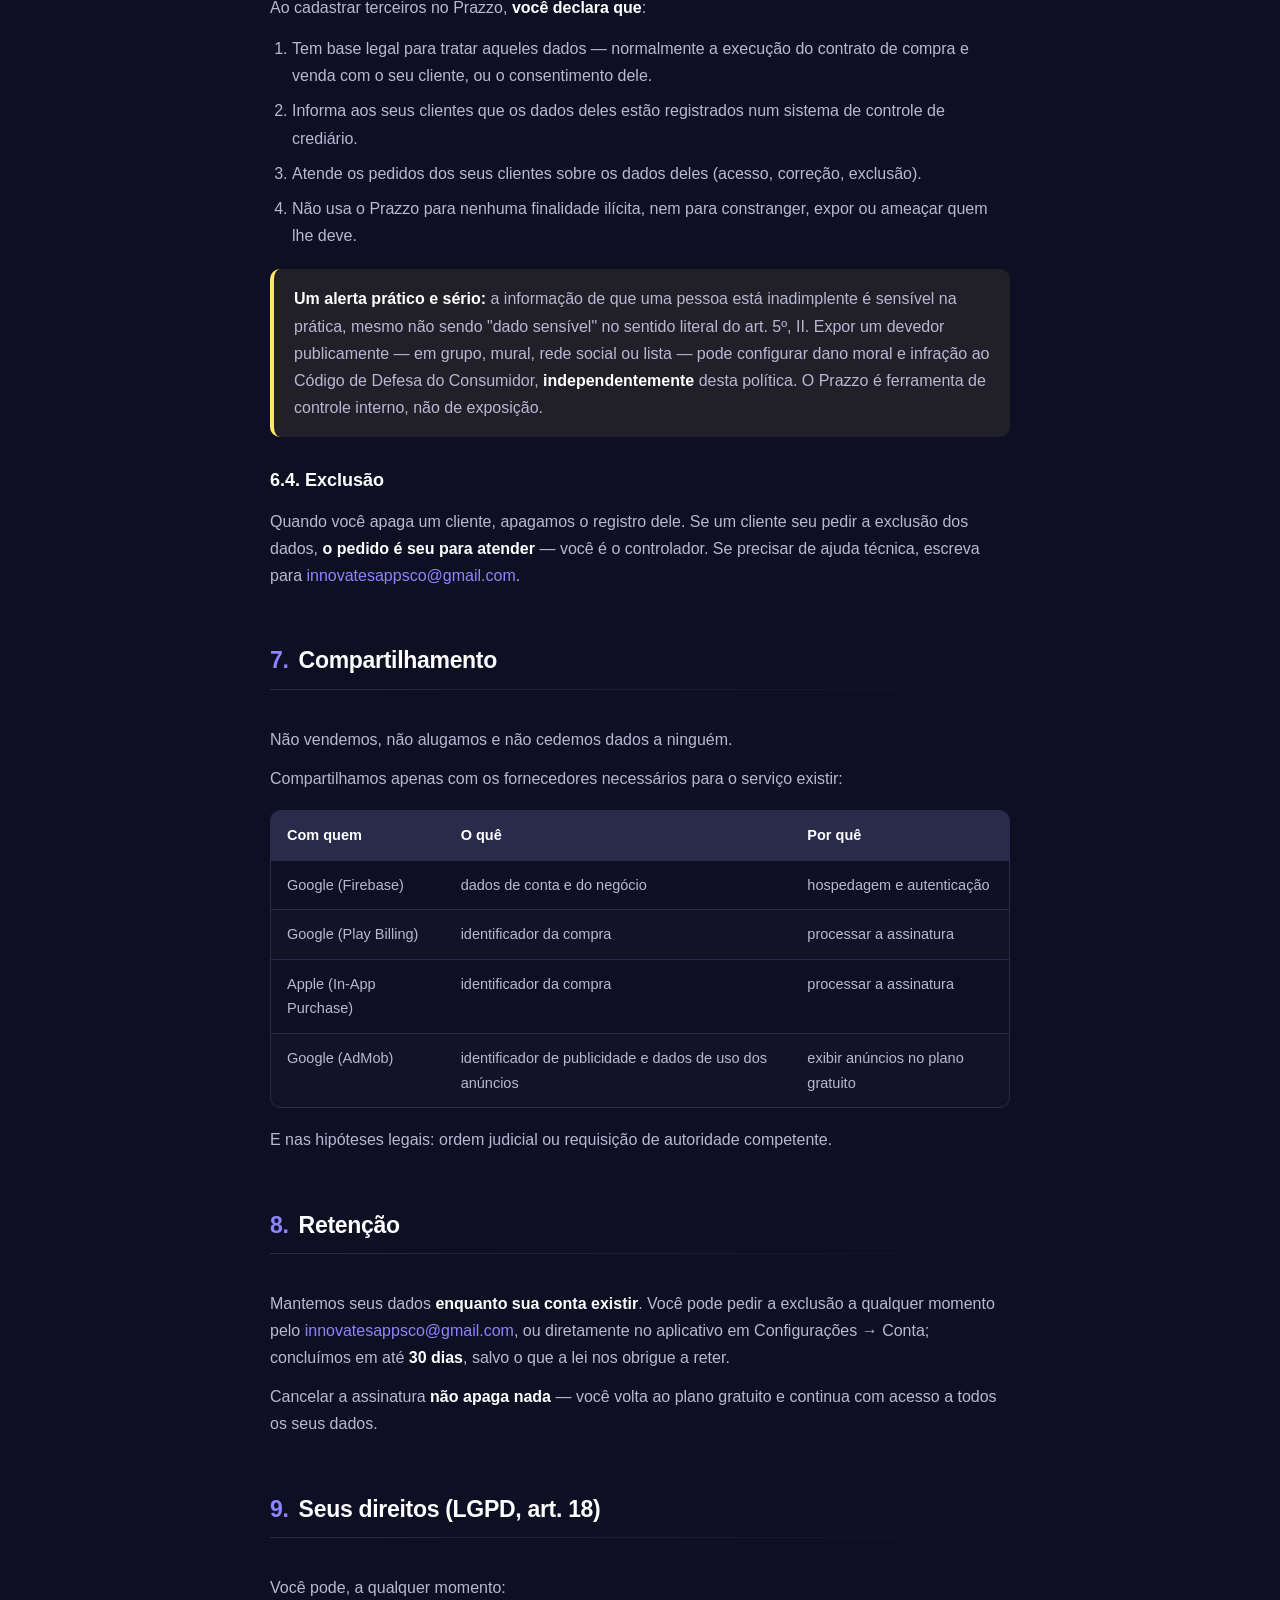
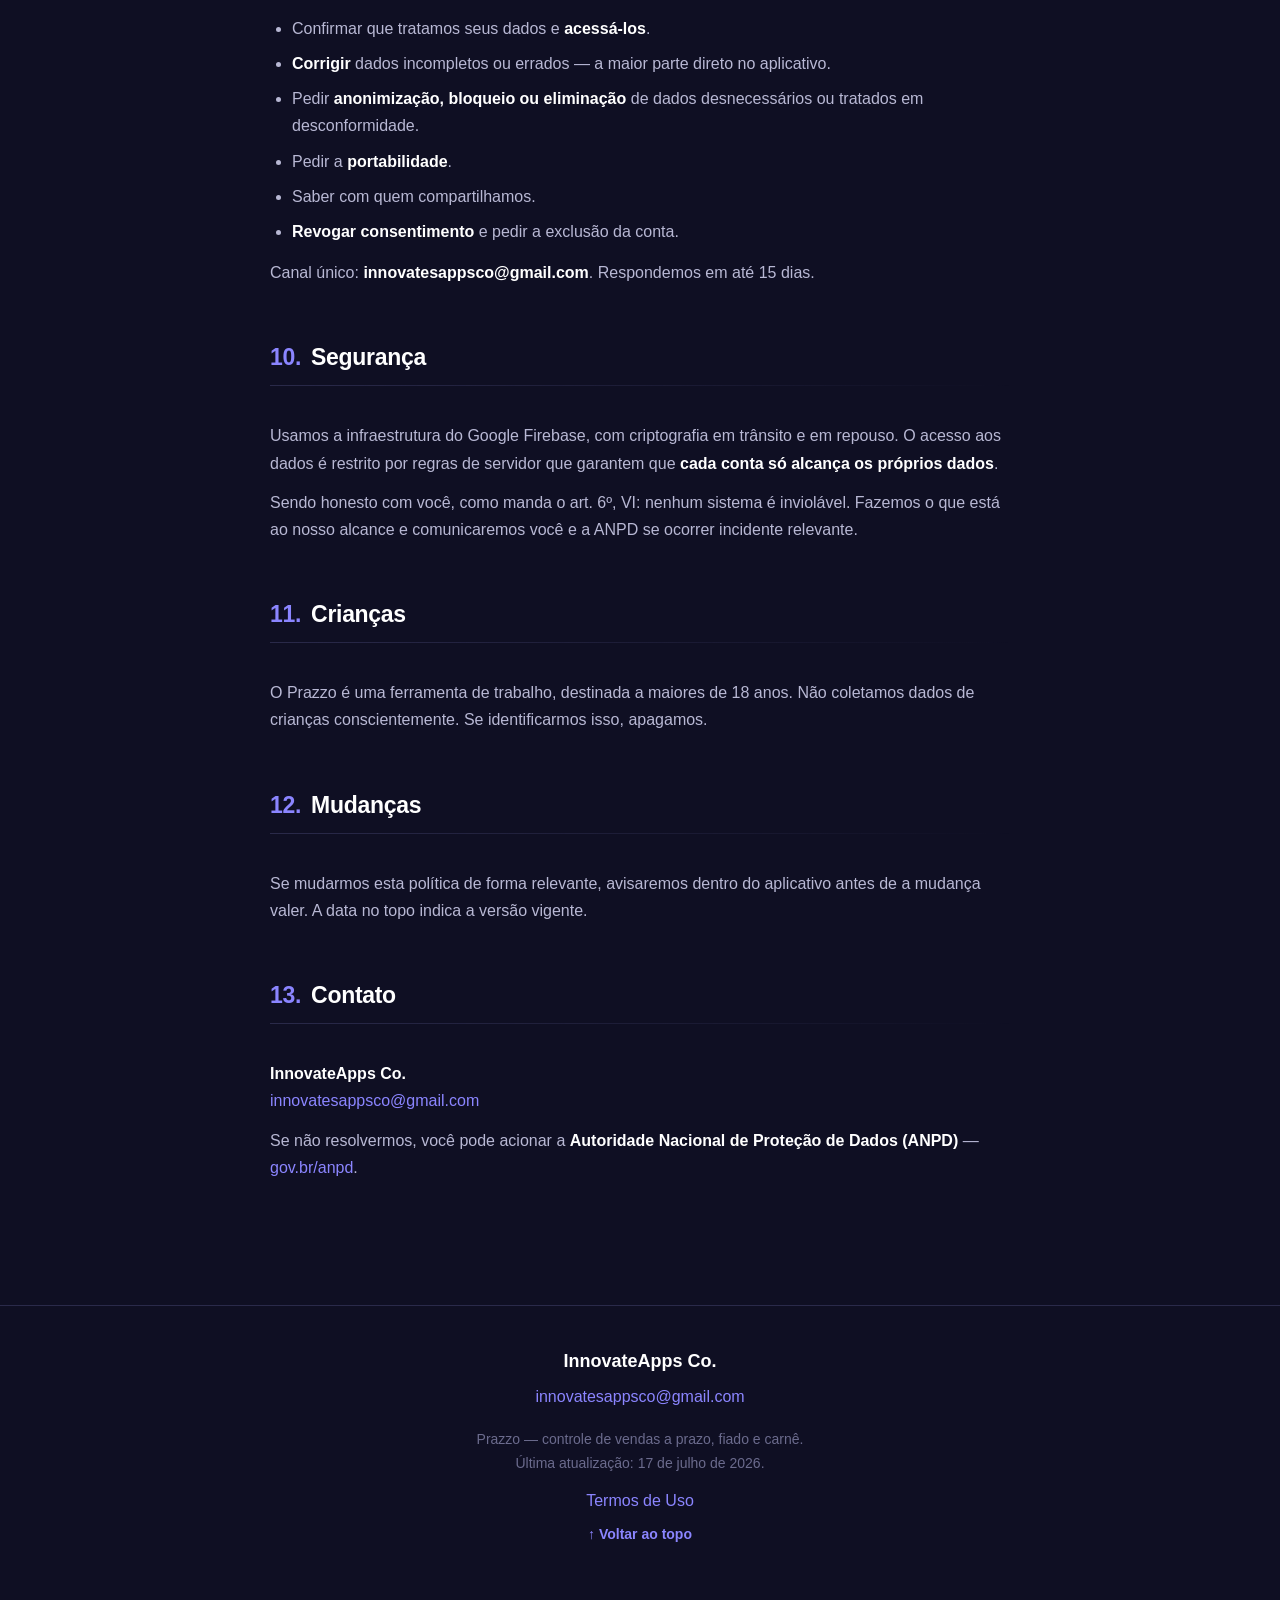
==== commit af0eba2a: "Politica e Termos em ingles e espanhol, com seletor de idioma A App Store exige URL de politica por " ====
--- a/index.html
+++ b/index.html
@@ -7,10 +7,19 @@
     <meta name="description" content="Política de Privacidade do aplicativo Prazzo — controle de vendas a prazo, fiado e carnê. Desenvolvido pela InnovateApps Co." />
     <title>Política de Privacidade — Prazzo</title>
     <link rel="stylesheet" href="styles.css" />
+    <link rel="alternate" hreflang="pt-BR" href="index.html" />
+    <link rel="alternate" hreflang="en" href="index-en.html" />
+    <link rel="alternate" hreflang="es" href="index-es.html" />
+    <link rel="alternate" hreflang="x-default" href="index.html" />
 </head>
 <body>
     <header class="hero" id="top">
         <span class="hero-badge">Prazzo</span>
+        <nav class="lang-switch" aria-label="Idioma / Language / Idioma">
+            <a href="index.html" hreflang="pt-BR" aria-current="page">Português</a>
+            <a href="index-en.html" hreflang="en">English</a>
+            <a href="index-es.html" hreflang="es">Español</a>
+        </nav>
         <h1>Política de Privacidade</h1>
         <p>Como o Prazzo trata os seus dados e os dos seus clientes.</p>
     </header>
@@ -220,6 +229,8 @@
                     <tbody>
                         <tr><td>Google (Firebase)</td><td>dados de conta e do negócio</td><td>hospedagem e autenticação</td></tr>
                         <tr><td>Google (Play Billing)</td><td>identificador da compra</td><td>processar a assinatura</td></tr>
+                        <tr><td>Apple (In-App Purchase)</td><td>identificador da compra</td><td>processar a assinatura</td></tr>
+                        <tr><td>Google (AdMob)</td><td>identificador de publicidade e dados de uso dos anúncios</td><td>exibir anúncios no plano gratuito</td></tr>
                     </tbody>
                 </table>
             </div>
@@ -229,7 +240,7 @@
         <section id="s8">
             <h2 class="section-title"><span class="num">8.</span>Retenção</h2>
             <hr class="section-divider" />
-            <p>Mantemos seus dados <strong>enquanto sua conta existir</strong>. Você pode pedir a exclusão a qualquer momento pelo <a href="mailto:innovatesappsco@gmail.com">innovatesappsco@gmail.com</a>; concluímos em até <strong>30 dias</strong>, salvo o que a lei nos obrigue a reter.</p>
+            <p>Mantemos seus dados <strong>enquanto sua conta existir</strong>. Você pode pedir a exclusão a qualquer momento pelo <a href="mailto:innovatesappsco@gmail.com">innovatesappsco@gmail.com</a>, ou diretamente no aplicativo em Configurações → Conta; concluímos em até <strong>30 dias</strong>, salvo o que a lei nos obrigue a reter.</p>
             <p>Cancelar a assinatura <strong>não apaga nada</strong> — você volta ao plano gratuito e continua com acesso a todos os seus dados.</p>
         </section>
 
--- a/styles.css
+++ b/styles.css
@@ -90,6 +90,49 @@
     letter-spacing: 0.3px;
     margin-bottom: 20px;
     backdrop-filter: blur(4px);
+}
+
+/* ── Seletor de idioma ──
+ * Links de verdade, um arquivo por idioma: documento legal precisa de URL
+ * própria por versão (para citar, arquivar e mandar para a loja) e precisa
+ * abrir sem JavaScript. Trocar o texto por script deixaria as três versões
+ * compartilhando um endereço só.
+ *
+ * `z-index` porque o `.hero::after` cobre o cabeçalho inteiro.
+ */
+.lang-switch {
+    position: relative;
+    z-index: 2;
+    display: flex;
+    justify-content: center;
+    flex-wrap: wrap;
+    gap: 8px;
+    margin-bottom: 22px;
+}
+
+.lang-switch a {
+    background: rgba(15, 15, 35, 0.28);
+    color: rgba(255, 255, 255, 0.85);
+    border: 1px solid rgba(255, 255, 255, 0.3);
+    padding: 5px 15px;
+    border-radius: 999px;
+    font-size: 13.5px;
+    font-weight: 600;
+    backdrop-filter: blur(4px);
+}
+
+.lang-switch a:hover {
+    text-decoration: none;
+    background: rgba(15, 15, 35, 0.5);
+    color: #fff;
+}
+
+/* A página atual não é um link para lugar nenhum — fica marcada e sem ação. */
+.lang-switch a[aria-current='page'] {
+    background: #fff;
+    color: var(--primary-dark);
+    border-color: #fff;
+    cursor: default;
 }
 
 .hero h1 {
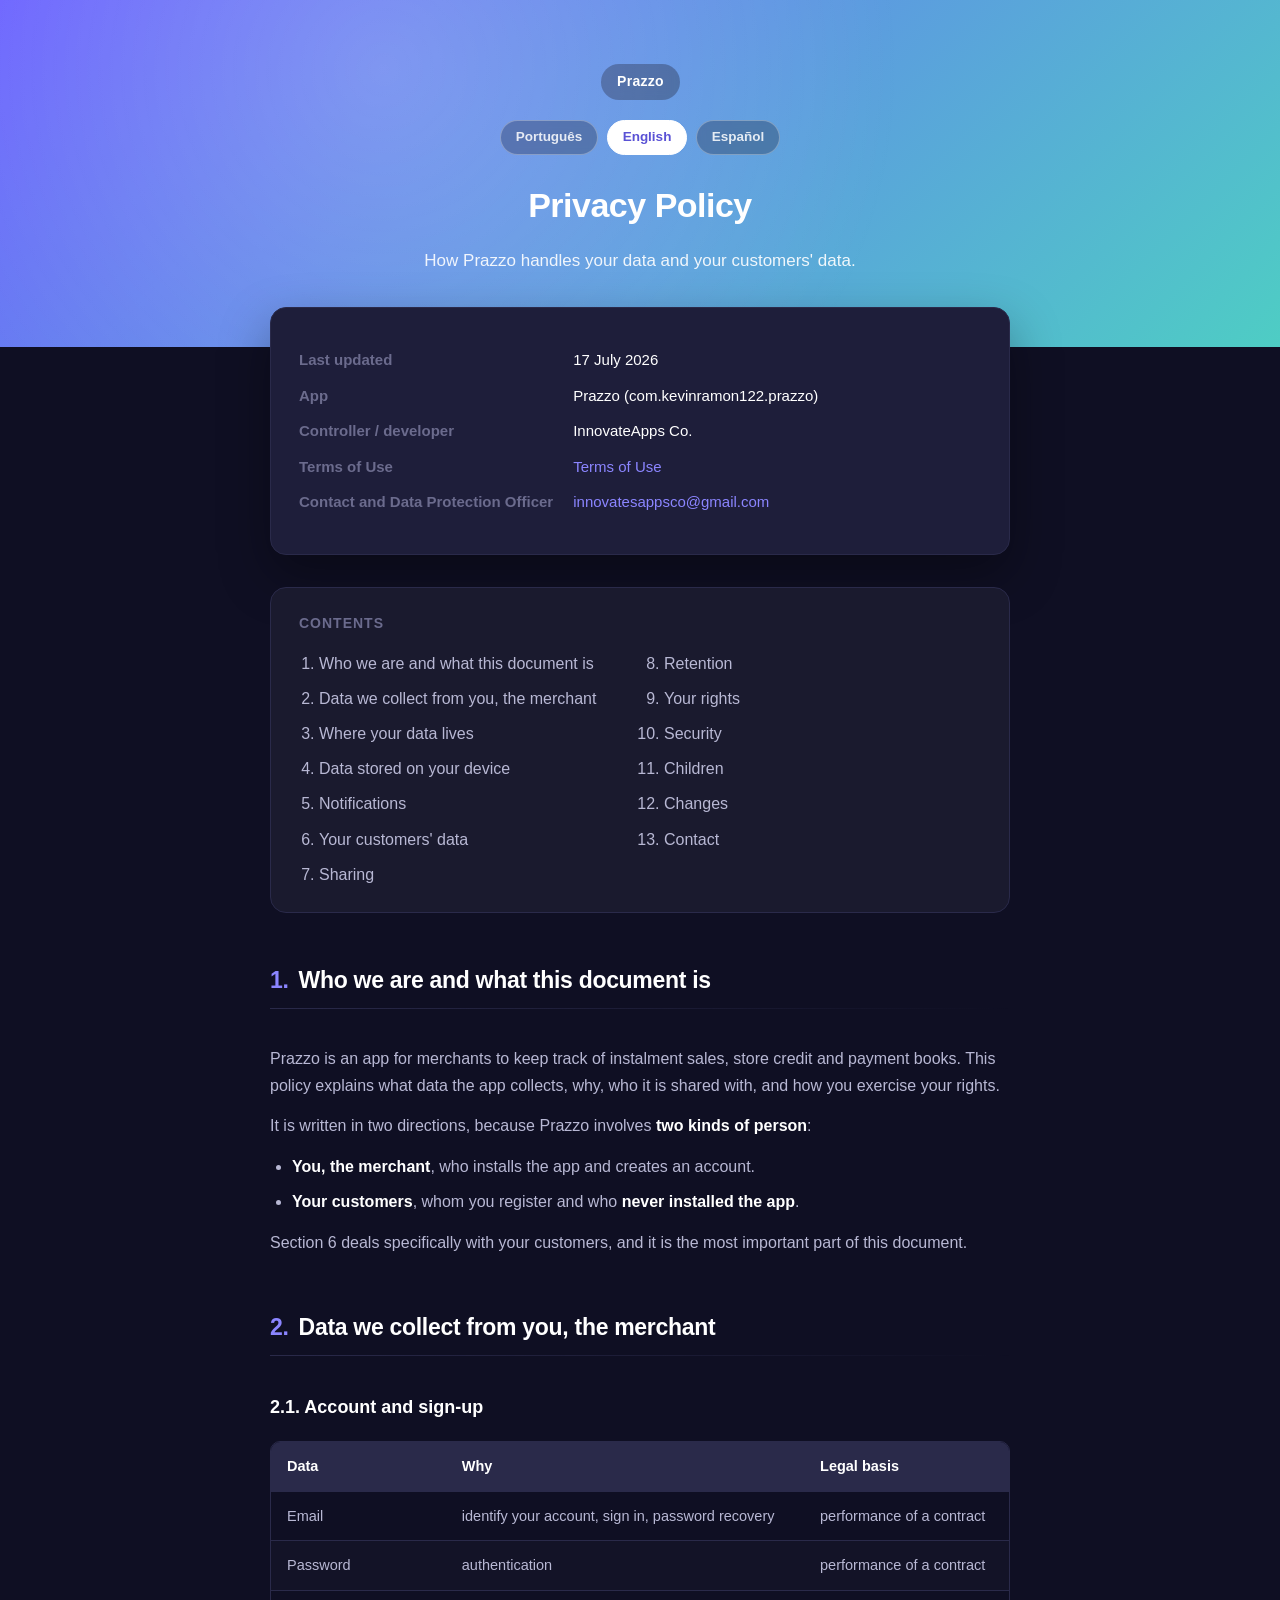
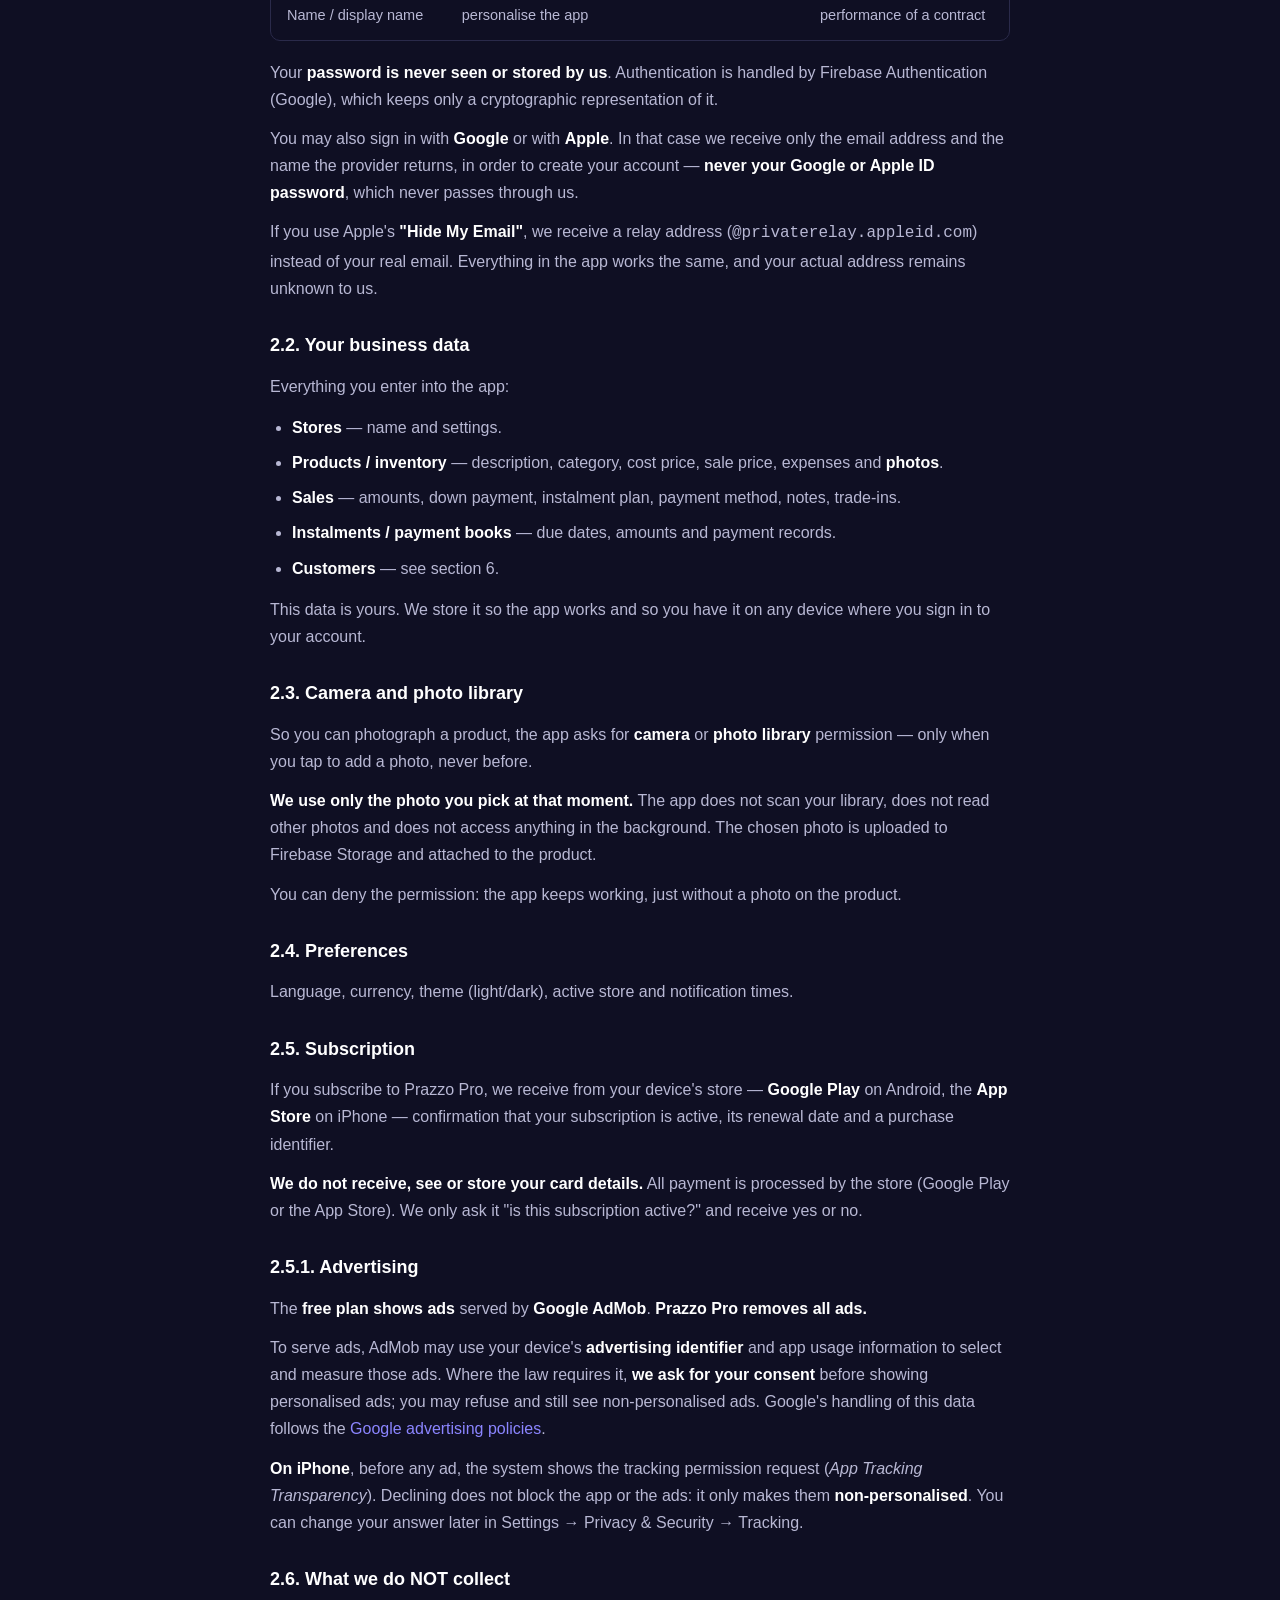
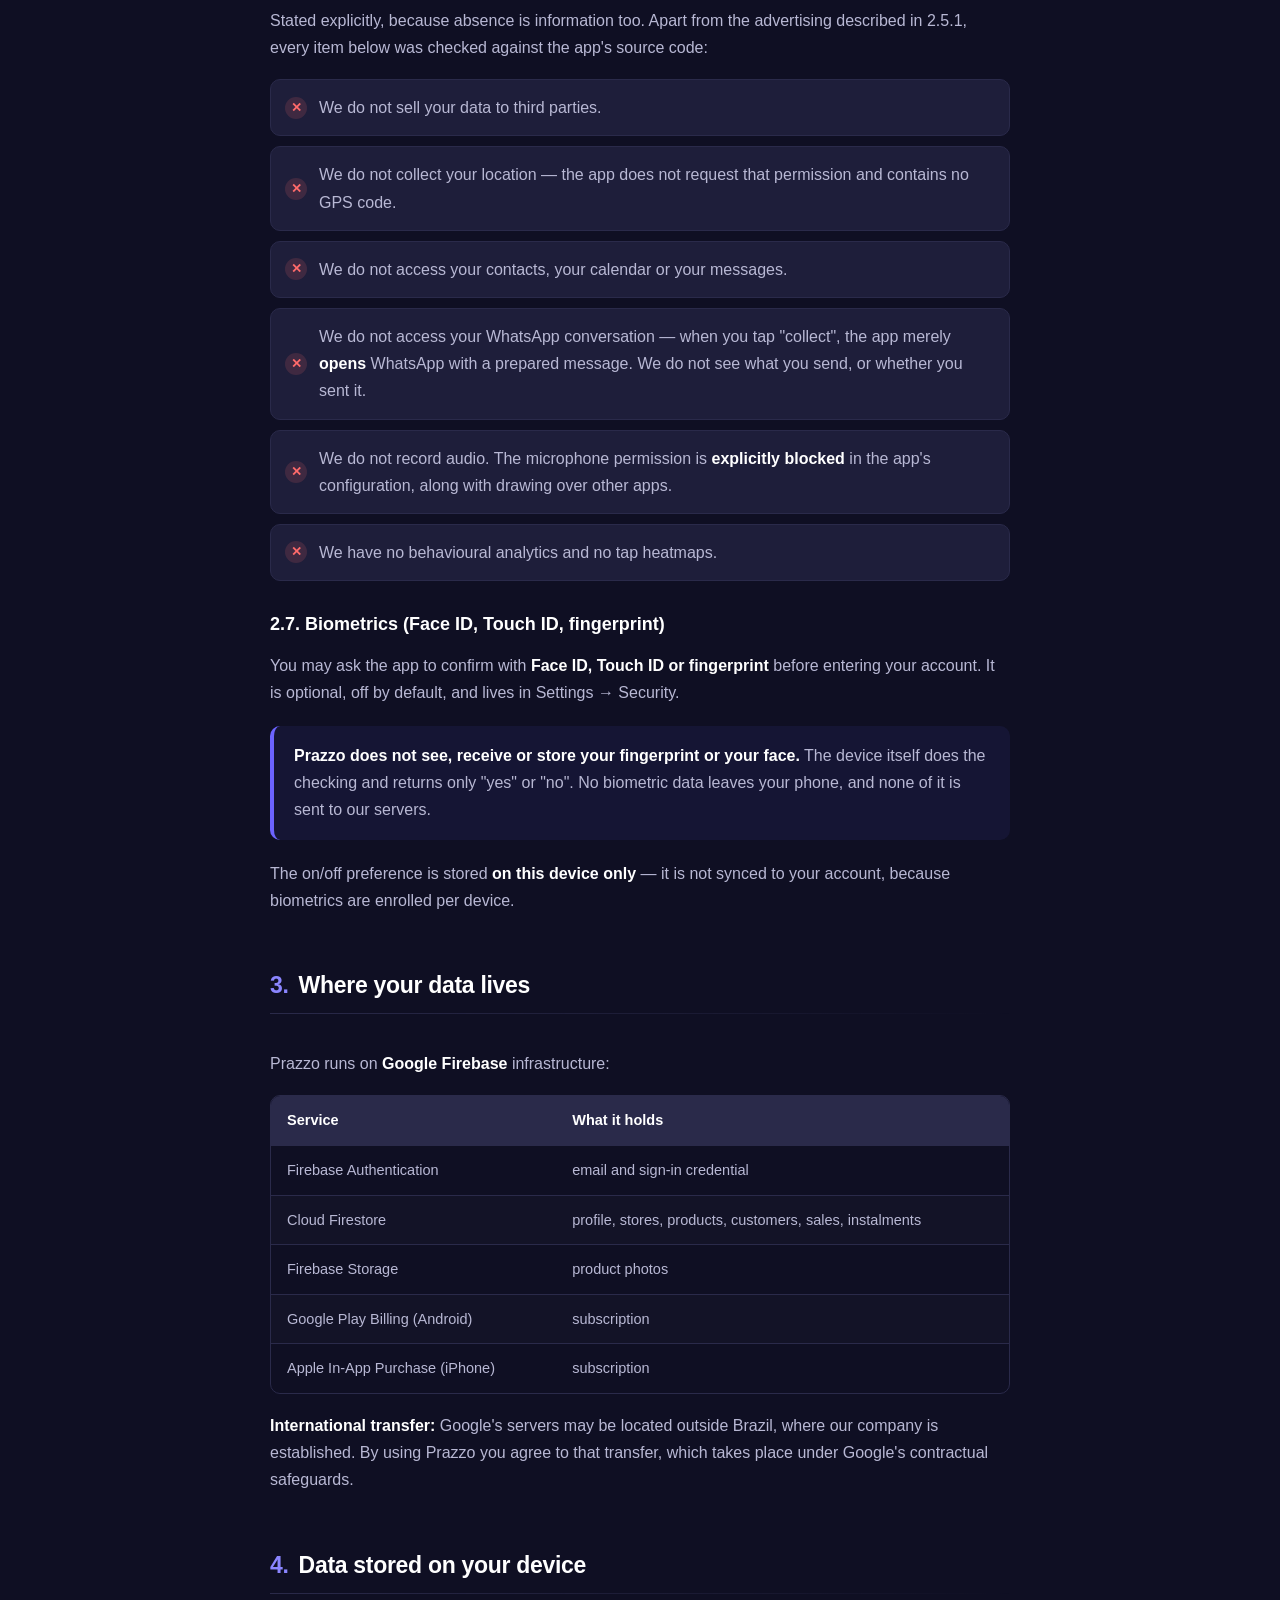
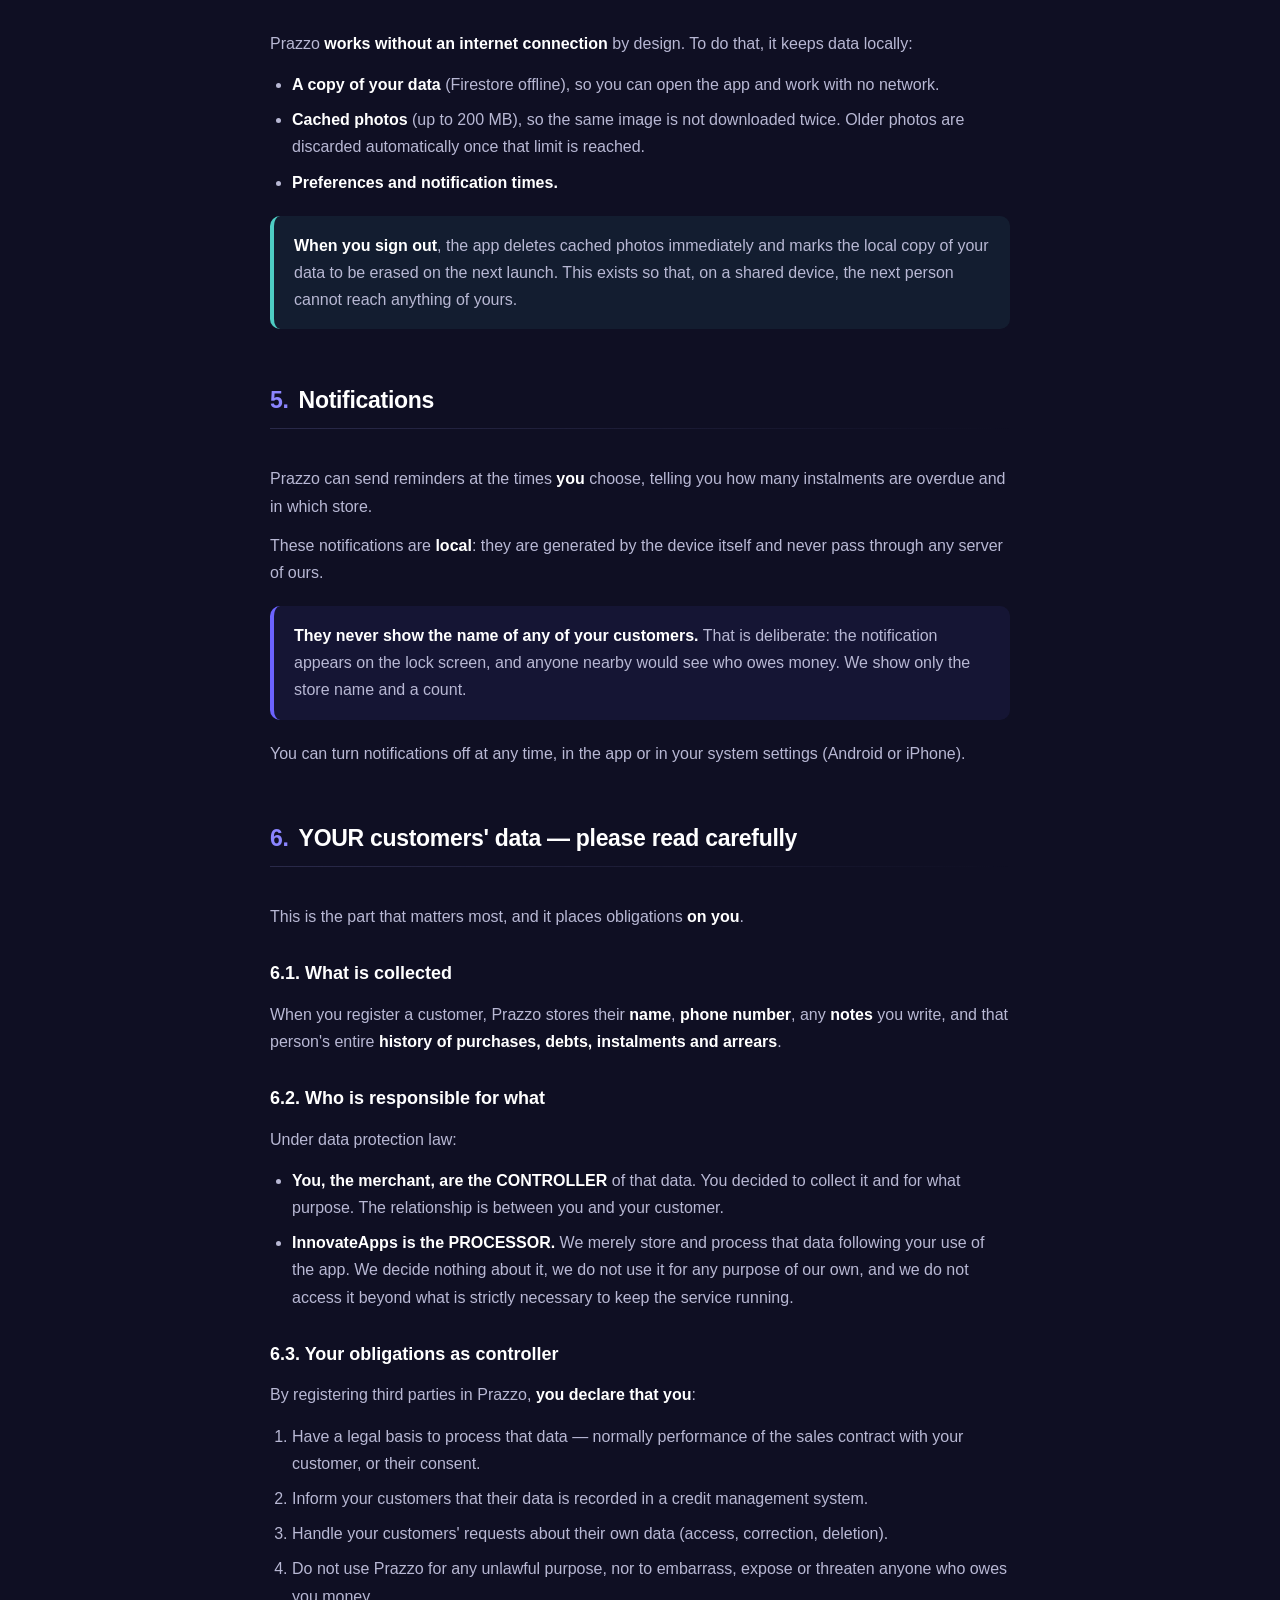
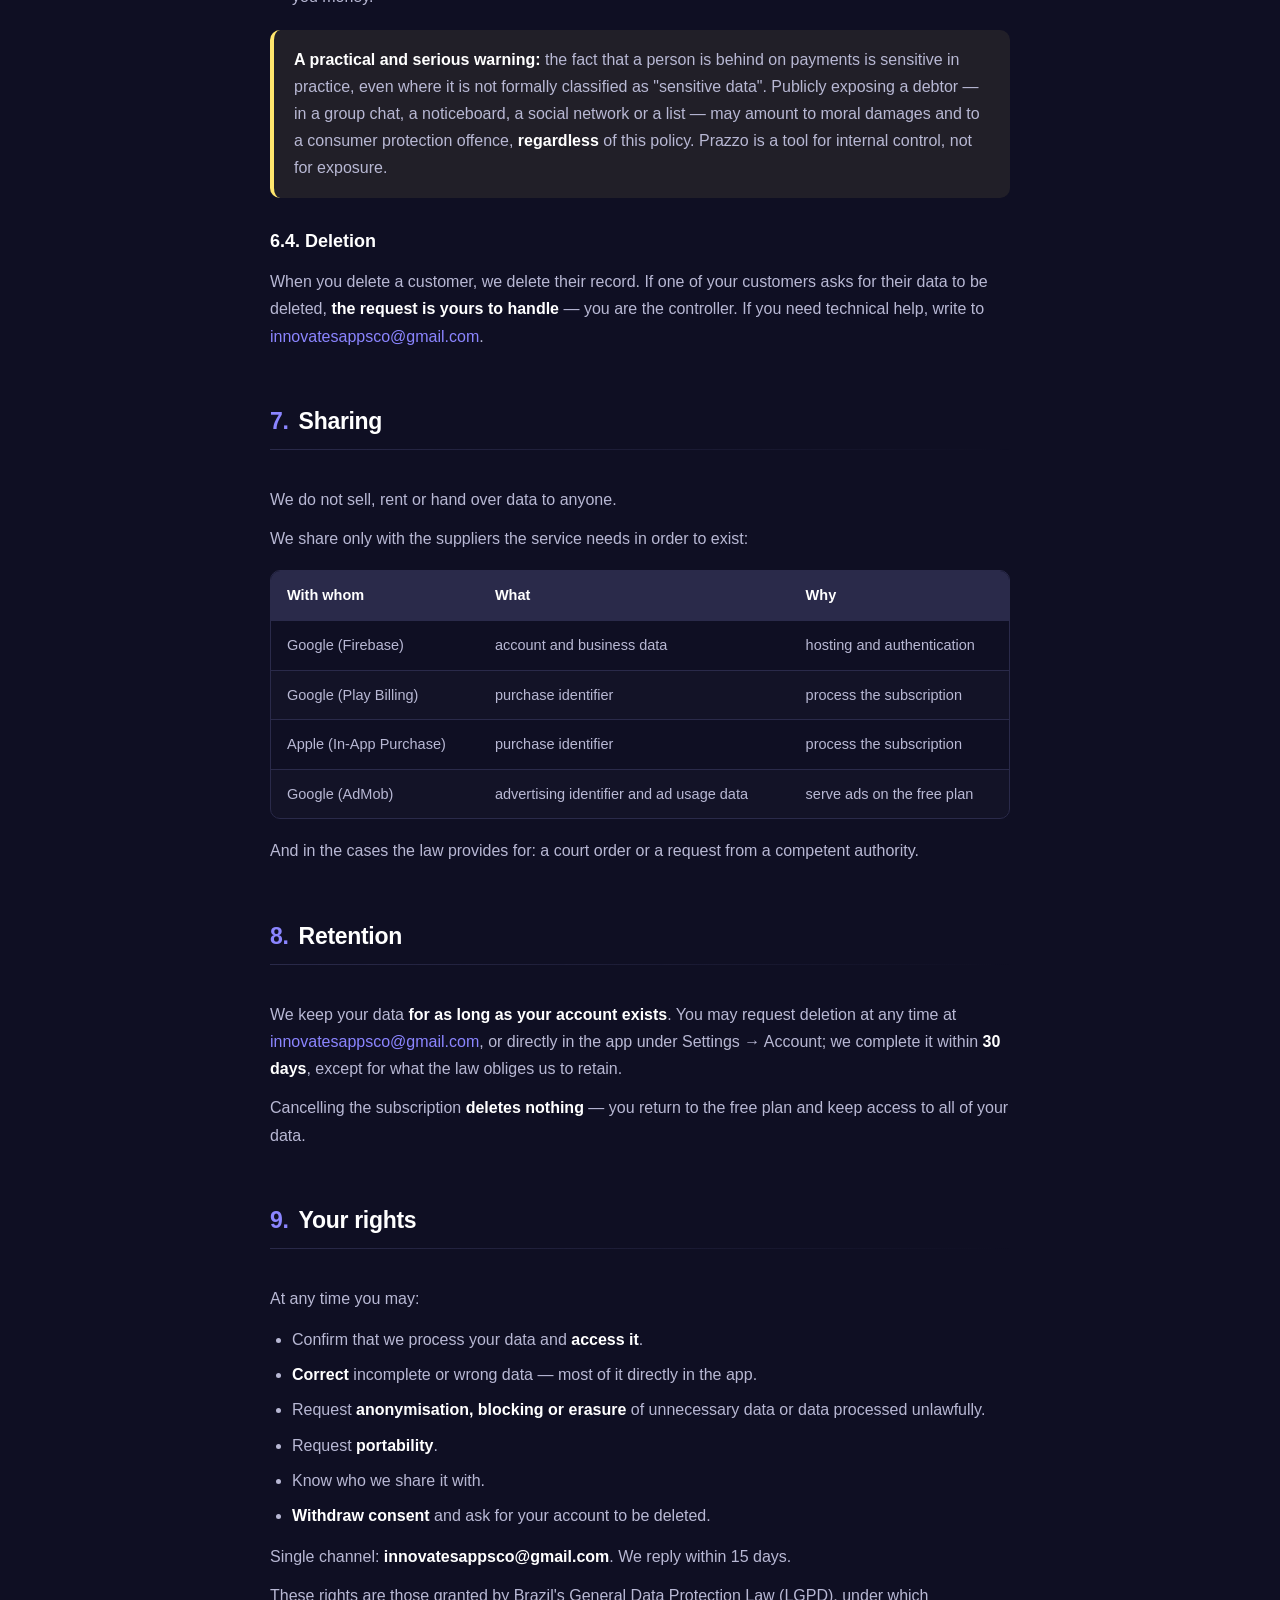
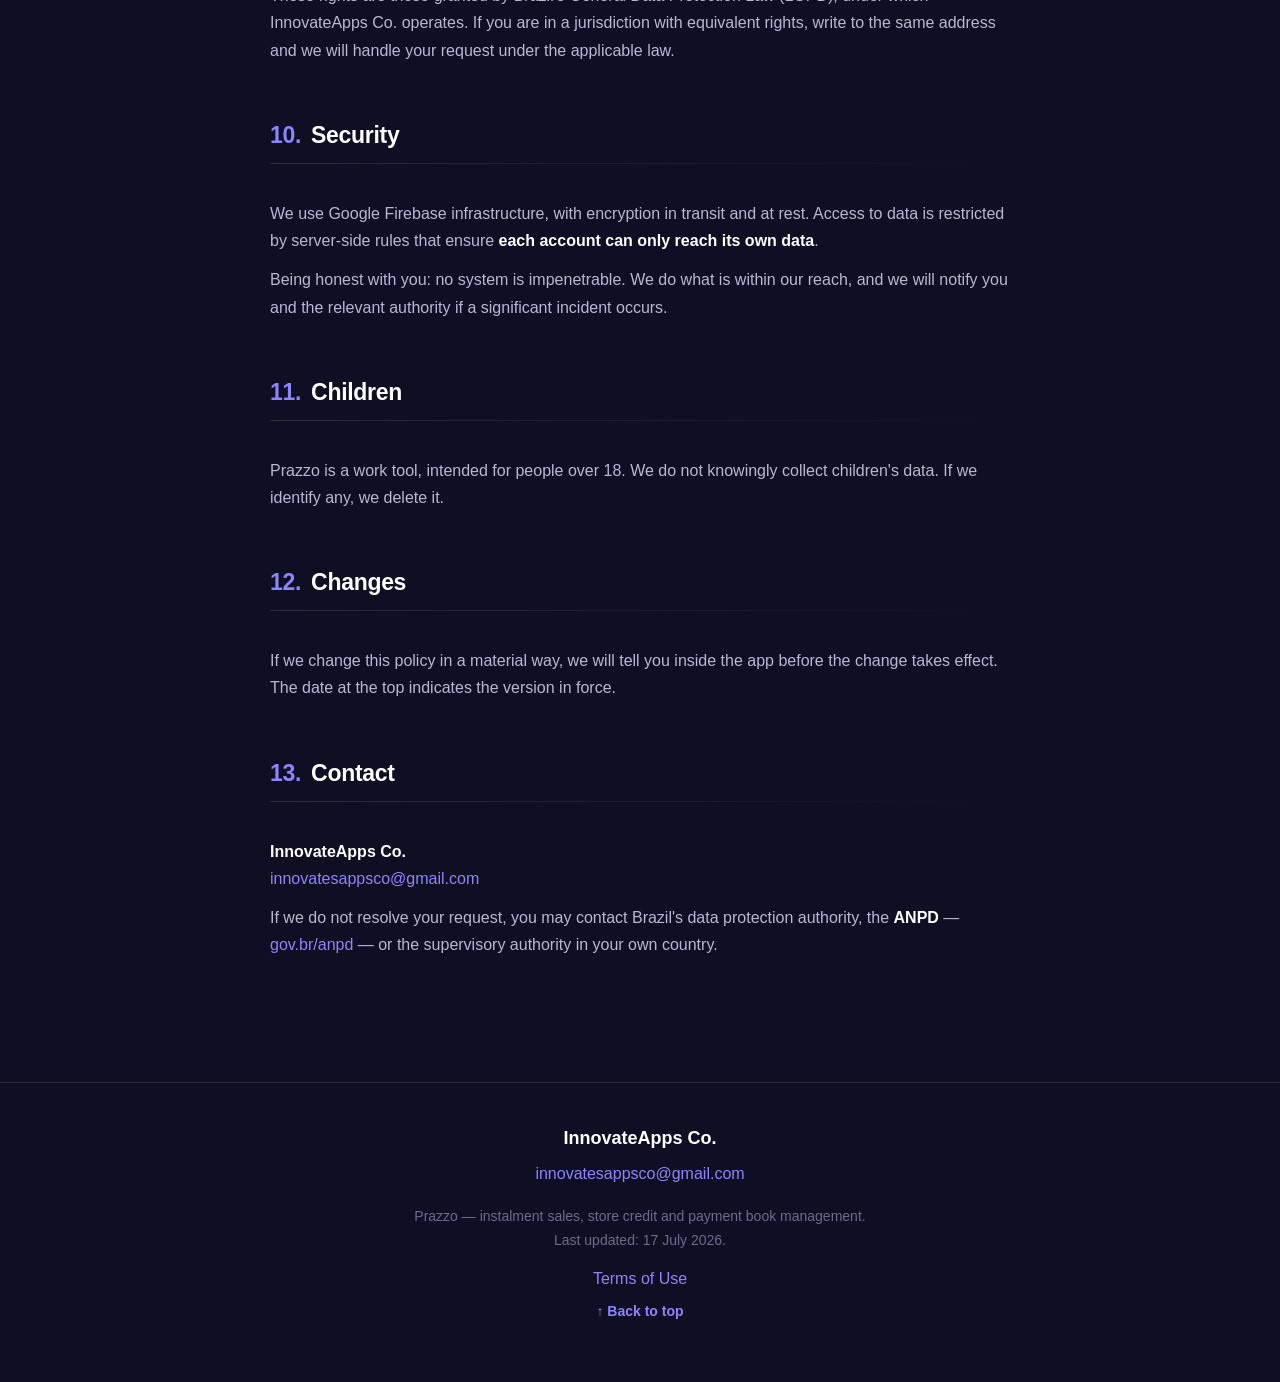
==== commit 85e391a5: "Os tres idiomas na mesma URL, em vez de um arquivo por idioma O cadastro na loja exige a mesma URL e" ====
--- a/index.html
+++ b/index.html
@@ -4,27 +4,59 @@
     <meta charset="UTF-8" />
     <meta name="viewport" content="width=device-width, initial-scale=1.0" />
     <meta name="robots" content="index, follow" />
-    <meta name="description" content="Política de Privacidade do aplicativo Prazzo — controle de vendas a prazo, fiado e carnê. Desenvolvido pela InnovateApps Co." />
-    <title>Política de Privacidade — Prazzo</title>
+    <meta name="description" content="Política de Privacidade do aplicativo Prazzo (português, inglês e espanhol) — controle de vendas a prazo, fiado e carnê. InnovateApps Co." />
+    <title>Política de Privacidade — Privacy Policy — Política de Privacidad · Prazzo</title>
+
+    <!--
+      No <head> e antes da folha de estilo, de proposito: marca o idioma ativo
+      ANTES da primeira pintura. Feito depois, a pagina apareceria em portugues
+      por um instante e trocaria na frente do leitor.
+    -->
+    <script>
+        (function () {
+            var el = document.documentElement;
+            el.className += ' js';
+            var escolhido = null;
+            try {
+                escolhido = localStorage.getItem('prazzo-lang');
+            } catch (e) {
+                /* navegador com armazenamento bloqueado: segue pelo idioma do sistema */
+            }
+            var lang = escolhido || (navigator.language || 'pt').slice(0, 2).toLowerCase();
+            // Idioma que nao falamos cai no ingles, nao no portugues: quem chega
+            // de fora tem mais chance de ler ingles.
+            if (['pt', 'en', 'es'].indexOf(lang) < 0) lang = 'en';
+            el.setAttribute('data-active-lang', lang);
+            el.setAttribute('lang', lang === 'pt' ? 'pt-BR' : lang);
+        })();
+    </script>
+
     <link rel="stylesheet" href="styles.css" />
-    <link rel="alternate" hreflang="pt-BR" href="index.html" />
-    <link rel="alternate" hreflang="en" href="index-en.html" />
-    <link rel="alternate" hreflang="es" href="index-es.html" />
-    <link rel="alternate" hreflang="x-default" href="index.html" />
 </head>
 <body>
     <header class="hero" id="top">
         <span class="hero-badge">Prazzo</span>
         <nav class="lang-switch" aria-label="Idioma / Language / Idioma">
-            <a href="index.html" hreflang="pt-BR" aria-current="page">Português</a>
-            <a href="index-en.html" hreflang="en">English</a>
-            <a href="index-es.html" hreflang="es">Español</a>
+            <button type="button" data-set-lang="pt" aria-pressed="false">Português</button>
+            <button type="button" data-set-lang="en" aria-pressed="false">English</button>
+            <button type="button" data-set-lang="es" aria-pressed="false">Español</button>
         </nav>
-        <h1>Política de Privacidade</h1>
-        <p>Como o Prazzo trata os seus dados e os dos seus clientes.</p>
+        <div data-lang="pt">
+            <h1>Política de Privacidade</h1>
+            <p>Como o Prazzo trata os seus dados e os dos seus clientes.</p>
+        </div>
+        <div data-lang="en">
+            <h1>Privacy Policy</h1>
+            <p>How Prazzo handles your data and your customers' data.</p>
+        </div>
+        <div data-lang="es">
+            <h1>Política de Privacidad</h1>
+            <p>Cómo Prazzo trata tus datos y los de tus clientes.</p>
+        </div>
     </header>
 
-    <main class="container">
+    <div data-lang="pt">
+        <main class="container">
         <div class="meta-card">
             <dl class="meta-grid">
                 <dt>Última atualização</dt>
@@ -43,23 +75,23 @@
         <nav class="toc" aria-label="Sumário">
             <h2>Sumário</h2>
             <ol>
-                <li><a href="#s1">Quem somos e o que é este documento</a></li>
-                <li><a href="#s2">Dados que coletamos de você, lojista</a></li>
-                <li><a href="#s3">Onde seus dados ficam</a></li>
-                <li><a href="#s4">Dados guardados no seu aparelho</a></li>
-                <li><a href="#s5">Notificações</a></li>
-                <li><a href="#s6">Os dados dos seus clientes</a></li>
-                <li><a href="#s7">Compartilhamento</a></li>
-                <li><a href="#s8">Retenção</a></li>
-                <li><a href="#s9">Seus direitos (LGPD)</a></li>
-                <li><a href="#s10">Segurança</a></li>
-                <li><a href="#s11">Crianças</a></li>
-                <li><a href="#s12">Mudanças</a></li>
-                <li><a href="#s13">Contato</a></li>
+                <li><a href="#pt-s1">Quem somos e o que é este documento</a></li>
+                <li><a href="#pt-s2">Dados que coletamos de você, lojista</a></li>
+                <li><a href="#pt-s3">Onde seus dados ficam</a></li>
+                <li><a href="#pt-s4">Dados guardados no seu aparelho</a></li>
+                <li><a href="#pt-s5">Notificações</a></li>
+                <li><a href="#pt-s6">Os dados dos seus clientes</a></li>
+                <li><a href="#pt-s7">Compartilhamento</a></li>
+                <li><a href="#pt-s8">Retenção</a></li>
+                <li><a href="#pt-s9">Seus direitos (LGPD)</a></li>
+                <li><a href="#pt-s10">Segurança</a></li>
+                <li><a href="#pt-s11">Crianças</a></li>
+                <li><a href="#pt-s12">Mudanças</a></li>
+                <li><a href="#pt-s13">Contato</a></li>
             </ol>
         </nav>
 
-        <section id="s1">
+        <section id="pt-s1">
             <h2 class="section-title"><span class="num">1.</span>Quem somos e o que é este documento</h2>
             <hr class="section-divider" />
             <p>O Prazzo é um aplicativo para lojistas controlarem vendas a prazo, fiado e carnê. Esta política explica quais dados o aplicativo coleta, por que, com quem compartilha e como você exerce seus direitos.</p>
@@ -71,7 +103,7 @@
             <p>A seção 6 trata especificamente dos seus clientes, e é a parte mais importante deste documento.</p>
         </section>
 
-        <section id="s2">
+        <section id="pt-s2">
             <h2 class="section-title"><span class="num">2.</span>Dados que coletamos de você, lojista</h2>
             <hr class="section-divider" />
 
@@ -139,7 +171,7 @@
             <p>A preferência de ligado/desligado fica gravada <strong>somente neste aparelho</strong> — ela não é sincronizada com a sua conta, porque a biometria é cadastrada por aparelho.</p>
         </section>
 
-        <section id="s3">
+        <section id="pt-s3">
             <h2 class="section-title"><span class="num">3.</span>Onde seus dados ficam</h2>
             <hr class="section-divider" />
             <p>O Prazzo usa a infraestrutura do <strong>Google Firebase</strong>:</p>
@@ -160,7 +192,7 @@
             <p><strong>Transferência internacional:</strong> os servidores do Google podem estar fora do Brasil. Ao usar o Prazzo você concorda com essa transferência, que ocorre sob as salvaguardas contratuais do Google (art. 33 da LGPD).</p>
         </section>
 
-        <section id="s4">
+        <section id="pt-s4">
             <h2 class="section-title"><span class="num">4.</span>Dados guardados no seu aparelho</h2>
             <hr class="section-divider" />
             <p>O Prazzo <strong>funciona sem internet</strong> por escolha de projeto. Para isso, ele guarda dados localmente:</p>
@@ -174,7 +206,7 @@
             </div>
         </section>
 
-        <section id="s5">
+        <section id="pt-s5">
             <h2 class="section-title"><span class="num">5.</span>Notificações</h2>
             <hr class="section-divider" />
             <p>O Prazzo pode enviar lembretes nos horários que <strong>você</strong> escolher, avisando quantas parcelas estão atrasadas e em qual loja.</p>
@@ -185,7 +217,7 @@
             <p>Você pode desligar as notificações a qualquer momento, no aplicativo ou nas configurações do sistema (Android ou iPhone).</p>
         </section>
 
-        <section id="s6">
+        <section id="pt-s6">
             <h2 class="section-title"><span class="num">6.</span>Os dados dos SEUS clientes — leia com atenção</h2>
             <hr class="section-divider" />
             <p>Esta é a parte que mais importa, e ela impõe obrigações <strong>a você</strong>.</p>
@@ -216,7 +248,7 @@
             <p>Quando você apaga um cliente, apagamos o registro dele. Se um cliente seu pedir a exclusão dos dados, <strong>o pedido é seu para atender</strong> — você é o controlador. Se precisar de ajuda técnica, escreva para <a href="mailto:innovatesappsco@gmail.com">innovatesappsco@gmail.com</a>.</p>
         </section>
 
-        <section id="s7">
+        <section id="pt-s7">
             <h2 class="section-title"><span class="num">7.</span>Compartilhamento</h2>
             <hr class="section-divider" />
             <p>Não vendemos, não alugamos e não cedemos dados a ninguém.</p>
@@ -237,14 +269,14 @@
             <p>E nas hipóteses legais: ordem judicial ou requisição de autoridade competente.</p>
         </section>
 
-        <section id="s8">
+        <section id="pt-s8">
             <h2 class="section-title"><span class="num">8.</span>Retenção</h2>
             <hr class="section-divider" />
             <p>Mantemos seus dados <strong>enquanto sua conta existir</strong>. Você pode pedir a exclusão a qualquer momento pelo <a href="mailto:innovatesappsco@gmail.com">innovatesappsco@gmail.com</a>, ou diretamente no aplicativo em Configurações → Conta; concluímos em até <strong>30 dias</strong>, salvo o que a lei nos obrigue a reter.</p>
             <p>Cancelar a assinatura <strong>não apaga nada</strong> — você volta ao plano gratuito e continua com acesso a todos os seus dados.</p>
         </section>
 
-        <section id="s9">
+        <section id="pt-s9">
             <h2 class="section-title"><span class="num">9.</span>Seus direitos (LGPD, art. 18)</h2>
             <hr class="section-divider" />
             <p>Você pode, a qualquer momento:</p>
@@ -259,26 +291,26 @@
             <p>Canal único: <a href="mailto:innovatesappsco@gmail.com"><strong>innovatesappsco@gmail.com</strong></a>. Respondemos em até 15 dias.</p>
         </section>
 
-        <section id="s10">
+        <section id="pt-s10">
             <h2 class="section-title"><span class="num">10.</span>Segurança</h2>
             <hr class="section-divider" />
             <p>Usamos a infraestrutura do Google Firebase, com criptografia em trânsito e em repouso. O acesso aos dados é restrito por regras de servidor que garantem que <strong>cada conta só alcança os próprios dados</strong>.</p>
             <p>Sendo honesto com você, como manda o art. 6º, VI: nenhum sistema é inviolável. Fazemos o que está ao nosso alcance e comunicaremos você e a ANPD se ocorrer incidente relevante.</p>
         </section>
 
-        <section id="s11">
+        <section id="pt-s11">
             <h2 class="section-title"><span class="num">11.</span>Crianças</h2>
             <hr class="section-divider" />
             <p>O Prazzo é uma ferramenta de trabalho, destinada a maiores de 18 anos. Não coletamos dados de crianças conscientemente. Se identificarmos isso, apagamos.</p>
         </section>
 
-        <section id="s12">
+        <section id="pt-s12">
             <h2 class="section-title"><span class="num">12.</span>Mudanças</h2>
             <hr class="section-divider" />
             <p>Se mudarmos esta política de forma relevante, avisaremos dentro do aplicativo antes de a mudança valer. A data no topo indica a versão vigente.</p>
         </section>
 
-        <section id="s13">
+        <section id="pt-s13">
             <h2 class="section-title"><span class="num">13.</span>Contato</h2>
             <hr class="section-divider" />
             <p><strong>InnovateApps Co.</strong><br /><a href="mailto:innovatesappsco@gmail.com">innovatesappsco@gmail.com</a></p>
@@ -286,7 +318,7 @@
         </section>
     </main>
 
-    <footer>
+        <footer>
         <div class="footer-inner">
             <div class="footer-company">InnovateApps Co.</div>
             <div><a href="mailto:innovatesappsco@gmail.com">innovatesappsco@gmail.com</a></div>
@@ -295,5 +327,588 @@
             <a class="back-top" href="#top">↑ Voltar ao topo</a>
         </div>
     </footer>
+    </div>
+
+    <div data-lang="en">
+        <main class="container">
+        <div class="meta-card">
+            <dl class="meta-grid">
+                <dt>Last updated</dt>
+                <dd>17 July 2026</dd>
+                <dt>App</dt>
+                <dd>Prazzo (com.kevinramon122.prazzo)</dd>
+                <dt>Controller / developer</dt>
+                <dd>InnovateApps Co.</dd>
+                <dt>Terms of Use</dt>
+                <dd><a href="termos.html">Terms of Use</a></dd>
+                <dt>Contact and Data Protection Officer</dt>
+                <dd><a href="mailto:innovatesappsco@gmail.com">innovatesappsco@gmail.com</a></dd>
+            </dl>
+        </div>
+
+        <nav class="toc" aria-label="Contents">
+            <h2>Contents</h2>
+            <ol>
+                <li><a href="#en-s1">Who we are and what this document is</a></li>
+                <li><a href="#en-s2">Data we collect from you, the merchant</a></li>
+                <li><a href="#en-s3">Where your data lives</a></li>
+                <li><a href="#en-s4">Data stored on your device</a></li>
+                <li><a href="#en-s5">Notifications</a></li>
+                <li><a href="#en-s6">Your customers' data</a></li>
+                <li><a href="#en-s7">Sharing</a></li>
+                <li><a href="#en-s8">Retention</a></li>
+                <li><a href="#en-s9">Your rights</a></li>
+                <li><a href="#en-s10">Security</a></li>
+                <li><a href="#en-s11">Children</a></li>
+                <li><a href="#en-s12">Changes</a></li>
+                <li><a href="#en-s13">Contact</a></li>
+            </ol>
+        </nav>
+
+        <section id="en-s1">
+            <h2 class="section-title"><span class="num">1.</span>Who we are and what this document is</h2>
+            <hr class="section-divider" />
+            <p>Prazzo is an app for merchants to keep track of instalment sales, store credit and payment books. This policy explains what data the app collects, why, who it is shared with, and how you exercise your rights.</p>
+            <p>It is written in two directions, because Prazzo involves <strong>two kinds of person</strong>:</p>
+            <ul class="clean">
+                <li><strong>You, the merchant</strong>, who installs the app and creates an account.</li>
+                <li><strong>Your customers</strong>, whom you register and who <strong>never installed the app</strong>.</li>
+            </ul>
+            <p>Section 6 deals specifically with your customers, and it is the most important part of this document.</p>
+        </section>
+
+        <section id="en-s2">
+            <h2 class="section-title"><span class="num">2.</span>Data we collect from you, the merchant</h2>
+            <hr class="section-divider" />
+
+            <h3>2.1. Account and sign-up</h3>
+            <div class="table-wrap">
+                <table>
+                    <thead>
+                        <tr><th>Data</th><th>Why</th><th>Legal basis</th></tr>
+                    </thead>
+                    <tbody>
+                        <tr><td>Email</td><td>identify your account, sign in, password recovery</td><td>performance of a contract</td></tr>
+                        <tr><td>Password</td><td>authentication</td><td>performance of a contract</td></tr>
+                        <tr><td>Name / display name</td><td>personalise the app</td><td>performance of a contract</td></tr>
+                    </tbody>
+                </table>
+            </div>
+            <p>Your <strong>password is never seen or stored by us</strong>. Authentication is handled by Firebase Authentication (Google), which keeps only a cryptographic representation of it.</p>
+            <p>You may also sign in with <strong>Google</strong> or with <strong>Apple</strong>. In that case we receive only the email address and the name the provider returns, in order to create your account — <strong>never your Google or Apple ID password</strong>, which never passes through us.</p>
+            <p>If you use Apple's <strong>"Hide My Email"</strong>, we receive a relay address (<code>@privaterelay.appleid.com</code>) instead of your real email. Everything in the app works the same, and your actual address remains unknown to us.</p>
+
+            <h3>2.2. Your business data</h3>
+            <p>Everything you enter into the app:</p>
+            <ul class="clean">
+                <li><strong>Stores</strong> — name and settings.</li>
+                <li><strong>Products / inventory</strong> — description, category, cost price, sale price, expenses and <strong>photos</strong>.</li>
+                <li><strong>Sales</strong> — amounts, down payment, instalment plan, payment method, notes, trade-ins.</li>
+                <li><strong>Instalments / payment books</strong> — due dates, amounts and payment records.</li>
+                <li><strong>Customers</strong> — see section 6.</li>
+            </ul>
+            <p>This data is yours. We store it so the app works and so you have it on any device where you sign in to your account.</p>
+
+            <h3>2.3. Camera and photo library</h3>
+            <p>So you can photograph a product, the app asks for <strong>camera</strong> or <strong>photo library</strong> permission — only when you tap to add a photo, never before.</p>
+            <p><strong>We use only the photo you pick at that moment.</strong> The app does not scan your library, does not read other photos and does not access anything in the background. The chosen photo is uploaded to Firebase Storage and attached to the product.</p>
+            <p>You can deny the permission: the app keeps working, just without a photo on the product.</p>
+
+            <h3>2.4. Preferences</h3>
+            <p>Language, currency, theme (light/dark), active store and notification times.</p>
+
+            <h3>2.5. Subscription</h3>
+            <p>If you subscribe to Prazzo Pro, we receive from your device's store — <strong>Google Play</strong> on Android, the <strong>App Store</strong> on iPhone — confirmation that your subscription is active, its renewal date and a purchase identifier.</p>
+            <p><strong>We do not receive, see or store your card details.</strong> All payment is processed by the store (Google Play or the App Store). We only ask it "is this subscription active?" and receive yes or no.</p>
+
+            <h3>2.5.1. Advertising</h3>
+            <p>The <strong>free plan shows ads</strong> served by <strong>Google AdMob</strong>. <strong>Prazzo Pro removes all ads.</strong></p>
+            <p>To serve ads, AdMob may use your device's <strong>advertising identifier</strong> and app usage information to select and measure those ads. Where the law requires it, <strong>we ask for your consent</strong> before showing personalised ads; you may refuse and still see non-personalised ads. Google's handling of this data follows the <a href="https://policies.google.com/technologies/ads" target="_blank" rel="noopener">Google advertising policies</a>.</p>
+            <p><strong>On iPhone</strong>, before any ad, the system shows the tracking permission request (<em>App Tracking Transparency</em>). Declining does not block the app or the ads: it only makes them <strong>non-personalised</strong>. You can change your answer later in Settings → Privacy &amp; Security → Tracking.</p>
+
+            <h3>2.6. What we do NOT collect</h3>
+            <p>Stated explicitly, because absence is information too. Apart from the advertising described in 2.5.1, every item below was checked against the app's source code:</p>
+            <ul class="no-list">
+                <li>We do not sell your data to third parties.</li>
+                <li>We do not collect your location — the app does not request that permission and contains no GPS code.</li>
+                <li>We do not access your contacts, your calendar or your messages.</li>
+                <li>We do not access your WhatsApp conversation — when you tap "collect", the app merely <strong>opens</strong> WhatsApp with a prepared message. We do not see what you send, or whether you sent it.</li>
+                <li>We do not record audio. The microphone permission is <strong>explicitly blocked</strong> in the app's configuration, along with drawing over other apps.</li>
+                <li>We have no behavioural analytics and no tap heatmaps.</li>
+            </ul>
+
+            <h3>2.7. Biometrics (Face ID, Touch ID, fingerprint)</h3>
+            <p>You may ask the app to confirm with <strong>Face ID, Touch ID or fingerprint</strong> before entering your account. It is optional, off by default, and lives in Settings → Security.</p>
+            <div class="callout">
+                <p><strong>Prazzo does not see, receive or store your fingerprint or your face.</strong> The device itself does the checking and returns only "yes" or "no". No biometric data leaves your phone, and none of it is sent to our servers.</p>
+            </div>
+            <p>The on/off preference is stored <strong>on this device only</strong> — it is not synced to your account, because biometrics are enrolled per device.</p>
+        </section>
+
+        <section id="en-s3">
+            <h2 class="section-title"><span class="num">3.</span>Where your data lives</h2>
+            <hr class="section-divider" />
+            <p>Prazzo runs on <strong>Google Firebase</strong> infrastructure:</p>
+            <div class="table-wrap">
+                <table>
+                    <thead>
+                        <tr><th>Service</th><th>What it holds</th></tr>
+                    </thead>
+                    <tbody>
+                        <tr><td>Firebase Authentication</td><td>email and sign-in credential</td></tr>
+                        <tr><td>Cloud Firestore</td><td>profile, stores, products, customers, sales, instalments</td></tr>
+                        <tr><td>Firebase Storage</td><td>product photos</td></tr>
+                        <tr><td>Google Play Billing <span class="muted">(Android)</span></td><td>subscription</td></tr>
+                        <tr><td>Apple In-App Purchase <span class="muted">(iPhone)</span></td><td>subscription</td></tr>
+                    </tbody>
+                </table>
+            </div>
+            <p><strong>International transfer:</strong> Google's servers may be located outside Brazil, where our company is established. By using Prazzo you agree to that transfer, which takes place under Google's contractual safeguards.</p>
+        </section>
+
+        <section id="en-s4">
+            <h2 class="section-title"><span class="num">4.</span>Data stored on your device</h2>
+            <hr class="section-divider" />
+            <p>Prazzo <strong>works without an internet connection</strong> by design. To do that, it keeps data locally:</p>
+            <ul class="clean">
+                <li><strong>A copy of your data</strong> (Firestore offline), so you can open the app and work with no network.</li>
+                <li><strong>Cached photos</strong> (up to 200 MB), so the same image is not downloaded twice. Older photos are discarded automatically once that limit is reached.</li>
+                <li><strong>Preferences and notification times.</strong></li>
+            </ul>
+            <div class="callout info">
+                <p><strong>When you sign out</strong>, the app deletes cached photos immediately and marks the local copy of your data to be erased on the next launch. This exists so that, on a shared device, the next person cannot reach anything of yours.</p>
+            </div>
+        </section>
+
+        <section id="en-s5">
+            <h2 class="section-title"><span class="num">5.</span>Notifications</h2>
+            <hr class="section-divider" />
+            <p>Prazzo can send reminders at the times <strong>you</strong> choose, telling you how many instalments are overdue and in which store.</p>
+            <p>These notifications are <strong>local</strong>: they are generated by the device itself and never pass through any server of ours.</p>
+            <div class="callout">
+                <p><strong>They never show the name of any of your customers.</strong> That is deliberate: the notification appears on the lock screen, and anyone nearby would see who owes money. We show only the store name and a count.</p>
+            </div>
+            <p>You can turn notifications off at any time, in the app or in your system settings (Android or iPhone).</p>
+        </section>
+
+        <section id="en-s6">
+            <h2 class="section-title"><span class="num">6.</span>YOUR customers' data — please read carefully</h2>
+            <hr class="section-divider" />
+            <p>This is the part that matters most, and it places obligations <strong>on you</strong>.</p>
+
+            <h3>6.1. What is collected</h3>
+            <p>When you register a customer, Prazzo stores their <strong>name</strong>, <strong>phone number</strong>, any <strong>notes</strong> you write, and that person's entire <strong>history of purchases, debts, instalments and arrears</strong>.</p>
+
+            <h3>6.2. Who is responsible for what</h3>
+            <p>Under data protection law:</p>
+            <ul class="clean">
+                <li><strong>You, the merchant, are the CONTROLLER</strong> of that data. You decided to collect it and for what purpose. The relationship is between you and your customer.</li>
+                <li><strong>InnovateApps is the PROCESSOR.</strong> We merely store and process that data following your use of the app. We decide nothing about it, we do not use it for any purpose of our own, and we do not access it beyond what is strictly necessary to keep the service running.</li>
+            </ul>
+
+            <h3>6.3. Your obligations as controller</h3>
+            <p>By registering third parties in Prazzo, <strong>you declare that you</strong>:</p>
+            <ol class="clean">
+                <li>Have a legal basis to process that data — normally performance of the sales contract with your customer, or their consent.</li>
+                <li>Inform your customers that their data is recorded in a credit management system.</li>
+                <li>Handle your customers' requests about their own data (access, correction, deletion).</li>
+                <li>Do not use Prazzo for any unlawful purpose, nor to embarrass, expose or threaten anyone who owes you money.</li>
+            </ol>
+            <div class="callout warn">
+                <p><strong>A practical and serious warning:</strong> the fact that a person is behind on payments is sensitive in practice, even where it is not formally classified as "sensitive data". Publicly exposing a debtor — in a group chat, a noticeboard, a social network or a list — may amount to moral damages and to a consumer protection offence, <strong>regardless</strong> of this policy. Prazzo is a tool for internal control, not for exposure.</p>
+            </div>
+
+            <h3>6.4. Deletion</h3>
+            <p>When you delete a customer, we delete their record. If one of your customers asks for their data to be deleted, <strong>the request is yours to handle</strong> — you are the controller. If you need technical help, write to <a href="mailto:innovatesappsco@gmail.com">innovatesappsco@gmail.com</a>.</p>
+        </section>
+
+        <section id="en-s7">
+            <h2 class="section-title"><span class="num">7.</span>Sharing</h2>
+            <hr class="section-divider" />
+            <p>We do not sell, rent or hand over data to anyone.</p>
+            <p>We share only with the suppliers the service needs in order to exist:</p>
+            <div class="table-wrap">
+                <table>
+                    <thead>
+                        <tr><th>With whom</th><th>What</th><th>Why</th></tr>
+                    </thead>
+                    <tbody>
+                        <tr><td>Google (Firebase)</td><td>account and business data</td><td>hosting and authentication</td></tr>
+                        <tr><td>Google (Play Billing)</td><td>purchase identifier</td><td>process the subscription</td></tr>
+                        <tr><td>Apple (In-App Purchase)</td><td>purchase identifier</td><td>process the subscription</td></tr>
+                        <tr><td>Google (AdMob)</td><td>advertising identifier and ad usage data</td><td>serve ads on the free plan</td></tr>
+                    </tbody>
+                </table>
+            </div>
+            <p>And in the cases the law provides for: a court order or a request from a competent authority.</p>
+        </section>
+
+        <section id="en-s8">
+            <h2 class="section-title"><span class="num">8.</span>Retention</h2>
+            <hr class="section-divider" />
+            <p>We keep your data <strong>for as long as your account exists</strong>. You may request deletion at any time at <a href="mailto:innovatesappsco@gmail.com">innovatesappsco@gmail.com</a>, or directly in the app under Settings → Account; we complete it within <strong>30 days</strong>, except for what the law obliges us to retain.</p>
+            <p>Cancelling the subscription <strong>deletes nothing</strong> — you return to the free plan and keep access to all of your data.</p>
+        </section>
+
+        <section id="en-s9">
+            <h2 class="section-title"><span class="num">9.</span>Your rights</h2>
+            <hr class="section-divider" />
+            <p>At any time you may:</p>
+            <ul class="clean">
+                <li>Confirm that we process your data and <strong>access it</strong>.</li>
+                <li><strong>Correct</strong> incomplete or wrong data — most of it directly in the app.</li>
+                <li>Request <strong>anonymisation, blocking or erasure</strong> of unnecessary data or data processed unlawfully.</li>
+                <li>Request <strong>portability</strong>.</li>
+                <li>Know who we share it with.</li>
+                <li><strong>Withdraw consent</strong> and ask for your account to be deleted.</li>
+            </ul>
+            <p>Single channel: <a href="mailto:innovatesappsco@gmail.com"><strong>innovatesappsco@gmail.com</strong></a>. We reply within 15 days.</p>
+            <p>These rights are those granted by Brazil's General Data Protection Law (LGPD), under which InnovateApps Co. operates. If you are in a jurisdiction with equivalent rights, write to the same address and we will handle your request under the applicable law.</p>
+        </section>
+
+        <section id="en-s10">
+            <h2 class="section-title"><span class="num">10.</span>Security</h2>
+            <hr class="section-divider" />
+            <p>We use Google Firebase infrastructure, with encryption in transit and at rest. Access to data is restricted by server-side rules that ensure <strong>each account can only reach its own data</strong>.</p>
+            <p>Being honest with you: no system is impenetrable. We do what is within our reach, and we will notify you and the relevant authority if a significant incident occurs.</p>
+        </section>
+
+        <section id="en-s11">
+            <h2 class="section-title"><span class="num">11.</span>Children</h2>
+            <hr class="section-divider" />
+            <p>Prazzo is a work tool, intended for people over 18. We do not knowingly collect children's data. If we identify any, we delete it.</p>
+        </section>
+
+        <section id="en-s12">
+            <h2 class="section-title"><span class="num">12.</span>Changes</h2>
+            <hr class="section-divider" />
+            <p>If we change this policy in a material way, we will tell you inside the app before the change takes effect. The date at the top indicates the version in force.</p>
+        </section>
+
+        <section id="en-s13">
+            <h2 class="section-title"><span class="num">13.</span>Contact</h2>
+            <hr class="section-divider" />
+            <p><strong>InnovateApps Co.</strong><br /><a href="mailto:innovatesappsco@gmail.com">innovatesappsco@gmail.com</a></p>
+            <p>If we do not resolve your request, you may contact Brazil's data protection authority, the <strong>ANPD</strong> — <a href="https://www.gov.br/anpd" target="_blank" rel="noopener">gov.br/anpd</a> — or the supervisory authority in your own country.</p>
+        </section>
+    </main>
+
+        <footer>
+        <div class="footer-inner">
+            <div class="footer-company">InnovateApps Co.</div>
+            <div><a href="mailto:innovatesappsco@gmail.com">innovatesappsco@gmail.com</a></div>
+            <p class="footer-muted">Prazzo — instalment sales, store credit and payment book management.<br />Last updated: 17 July 2026.</p>
+            <div><a href="termos.html">Terms of Use</a></div>
+            <a class="back-top" href="#top">↑ Back to top</a>
+        </div>
+    </footer>
+    </div>
+
+    <div data-lang="es">
+        <main class="container">
+        <div class="meta-card">
+            <dl class="meta-grid">
+                <dt>Última actualización</dt>
+                <dd>17 de julio de 2026</dd>
+                <dt>Aplicación</dt>
+                <dd>Prazzo (com.kevinramon122.prazzo)</dd>
+                <dt>Responsable / desarrollador</dt>
+                <dd>InnovateApps Co.</dd>
+                <dt>Términos de Uso</dt>
+                <dd><a href="termos.html">Términos de Uso</a></dd>
+                <dt>Contacto y delegado de protección de datos</dt>
+                <dd><a href="mailto:innovatesappsco@gmail.com">innovatesappsco@gmail.com</a></dd>
+            </dl>
+        </div>
+
+        <nav class="toc" aria-label="Índice">
+            <h2>Índice</h2>
+            <ol>
+                <li><a href="#es-s1">Quiénes somos y qué es este documento</a></li>
+                <li><a href="#es-s2">Datos que recopilamos de ti, comerciante</a></li>
+                <li><a href="#es-s3">Dónde están tus datos</a></li>
+                <li><a href="#es-s4">Datos guardados en tu dispositivo</a></li>
+                <li><a href="#es-s5">Notificaciones</a></li>
+                <li><a href="#es-s6">Los datos de tus clientes</a></li>
+                <li><a href="#es-s7">Compartición</a></li>
+                <li><a href="#es-s8">Conservación</a></li>
+                <li><a href="#es-s9">Tus derechos</a></li>
+                <li><a href="#es-s10">Seguridad</a></li>
+                <li><a href="#es-s11">Menores</a></li>
+                <li><a href="#es-s12">Cambios</a></li>
+                <li><a href="#es-s13">Contacto</a></li>
+            </ol>
+        </nav>
+
+        <section id="es-s1">
+            <h2 class="section-title"><span class="num">1.</span>Quiénes somos y qué es este documento</h2>
+            <hr class="section-divider" />
+            <p>Prazzo es una aplicación para que los comerciantes controlen ventas en cuotas, fiado y libretas de pago. Esta política explica qué datos recopila la aplicación, por qué, con quién los comparte y cómo ejerces tus derechos.</p>
+            <p>Está escrita en dos direcciones, porque en Prazzo intervienen <strong>dos tipos de persona</strong>:</p>
+            <ul class="clean">
+                <li><strong>Tú, comerciante</strong>, que instalas la aplicación y creas una cuenta.</li>
+                <li><strong>Tus clientes</strong>, a quienes registras y que <strong>nunca instalaron la aplicación</strong>.</li>
+            </ul>
+            <p>La sección 6 trata específicamente de tus clientes, y es la parte más importante de este documento.</p>
+        </section>
+
+        <section id="es-s2">
+            <h2 class="section-title"><span class="num">2.</span>Datos que recopilamos de ti, comerciante</h2>
+            <hr class="section-divider" />
+
+            <h3>2.1. Registro y cuenta</h3>
+            <div class="table-wrap">
+                <table>
+                    <thead>
+                        <tr><th>Dato</th><th>Para qué</th><th>Base legal</th></tr>
+                    </thead>
+                    <tbody>
+                        <tr><td>Correo electrónico</td><td>identificar tu cuenta, inicio de sesión, recuperación de contraseña</td><td>ejecución de contrato</td></tr>
+                        <tr><td>Contraseña</td><td>autenticación</td><td>ejecución de contrato</td></tr>
+                        <tr><td>Nombre / nombre visible</td><td>personalizar la aplicación</td><td>ejecución de contrato</td></tr>
+                    </tbody>
+                </table>
+            </div>
+            <p>Tu <strong>contraseña nunca es vista ni almacenada por nosotros</strong>. La autenticación la realiza Firebase Authentication (Google), que guarda solo una representación criptográfica de ella.</p>
+            <p>También puedes entrar con <strong>Google</strong> o con <strong>Apple</strong>. En ese caso recibimos únicamente el correo electrónico y el nombre que devuelve el proveedor, para crear tu cuenta — <strong>nunca tu contraseña</strong> de Google o del Apple ID, que no pasa por nosotros.</p>
+            <p>Si usas <strong>"Ocultar mi correo"</strong> de Apple, recibimos una dirección de redirección (<code>@privaterelay.appleid.com</code>) en lugar de tu correo real. Todo funciona igual en la aplicación, y tu dirección verdadera sigue siendo desconocida para nosotros.</p>
+
+            <h3>2.2. Datos de tu negocio</h3>
+            <p>Todo lo que registras en la aplicación:</p>
+            <ul class="clean">
+                <li><strong>Tiendas</strong> — nombre y configuración.</li>
+                <li><strong>Productos / inventario</strong> — descripción, categoría, precio de compra, precio de venta, gastos y <strong>fotos</strong>.</li>
+                <li><strong>Ventas</strong> — importes, entrada, plan de cuotas, forma de pago, observaciones, permutas.</li>
+                <li><strong>Cuotas / libretas</strong> — vencimientos, importes y registros de pago.</li>
+                <li><strong>Clientes</strong> — ver sección 6.</li>
+            </ul>
+            <p>Estos datos son tuyos. Los almacenamos para que la aplicación funcione y para que los tengas en cualquier dispositivo donde inicies sesión con tu cuenta.</p>
+
+            <h3>2.3. Cámara y galería de fotos</h3>
+            <p>Para que fotografíes un producto, la aplicación pide permiso de <strong>cámara</strong> o de <strong>galería</strong> — solo cuando tocas en añadir foto, nunca antes.</p>
+            <p><strong>Usamos únicamente la foto que elijas en ese momento.</strong> La aplicación no recorre tu galería, no lee otras fotos y no accede a nada en segundo plano. La foto elegida se envía a Firebase Storage y queda vinculada al producto.</p>
+            <p>Puedes denegar el permiso: la aplicación sigue funcionando, solo que sin foto en el producto.</p>
+
+            <h3>2.4. Preferencias</h3>
+            <p>Idioma, moneda, tema (claro/oscuro), tienda activa y horarios de notificación.</p>
+
+            <h3>2.5. Suscripción</h3>
+            <p>Si te suscribes a Prazzo Pro, recibimos de la tienda de tu dispositivo — <strong>Google Play</strong> en Android, <strong>App Store</strong> en iPhone — la confirmación de que tu suscripción está activa, su fecha de renovación y un identificador de la compra.</p>
+            <p><strong>No recibimos, no vemos y no almacenamos los datos de tu tarjeta.</strong> Todo el pago lo procesa la tienda (Google Play o App Store). Nosotros solo le preguntamos "¿esta suscripción está activa?" y recibimos sí o no.</p>
+
+            <h3>2.5.1. Publicidad</h3>
+            <p>El <strong>plan gratuito muestra anuncios</strong> proporcionados por <strong>Google AdMob</strong>. <strong>Prazzo Pro elimina todos los anuncios.</strong></p>
+            <p>Para mostrar anuncios, AdMob puede usar el <strong>identificador de publicidad de tu dispositivo</strong> e información de uso de la aplicación para seleccionar y medir esos anuncios. Donde la ley lo exige, <strong>pedimos tu consentimiento</strong> antes de mostrar anuncios personalizados; puedes negarte y aun así ver anuncios no personalizados. El tratamiento de esos datos por parte de Google sigue las <a href="https://policies.google.com/technologies/ads" target="_blank" rel="noopener">políticas de publicidad de Google</a>.</p>
+            <p><strong>En iPhone</strong>, antes de cualquier anuncio, el sistema muestra la solicitud de permiso de seguimiento (<em>App Tracking Transparency</em>). Rechazar no bloquea la aplicación ni los anuncios: solo los vuelve <strong>no personalizados</strong>. Puedes cambiar tu respuesta después en Ajustes → Privacidad y Seguridad → Seguimiento.</p>
+
+            <h3>2.6. Lo que NO recopilamos</h3>
+            <p>Lo decimos de forma explícita, porque la ausencia también informa. Fuera de la publicidad descrita en 2.5.1, cada punto siguiente fue verificado en el código de la aplicación:</p>
+            <ul class="no-list">
+                <li>No vendemos tus datos a terceros.</li>
+                <li>No recopilamos tu ubicación — la aplicación no pide ese permiso y no tiene código de GPS.</li>
+                <li>No accedemos a tus contactos, tu agenda ni tus mensajes.</li>
+                <li>No accedemos a tu conversación de WhatsApp — cuando tocas en "cobrar", la aplicación solo <strong>abre</strong> WhatsApp con un texto preparado. No vemos lo que envías ni si lo enviaste.</li>
+                <li>No grabamos audio. El permiso de micrófono está <strong>explícitamente bloqueado</strong> en la configuración de la aplicación, junto con el de superponerse a otras pantallas.</li>
+                <li>No tenemos analítica de comportamiento ni mapas de calor de toques.</li>
+            </ul>
+
+            <h3>2.7. Biometría (Face ID, Touch ID, huella)</h3>
+            <p>Puedes pedir que la aplicación confirme con <strong>Face ID, Touch ID o huella</strong> antes de entrar en tu cuenta. Es opcional, viene desactivado, y está en Configuración → Seguridad.</p>
+            <div class="callout">
+                <p><strong>Prazzo no ve, no recibe y no almacena tu huella ni tu rostro.</strong> Quien lo comprueba es el propio dispositivo, y nos devuelve solo "sí" o "no". Ningún dato biométrico sale de tu teléfono, y nada de eso se envía a nuestros servidores.</p>
+            </div>
+            <p>La preferencia de activado/desactivado se guarda <strong>solo en este dispositivo</strong> — no se sincroniza con tu cuenta, porque la biometría se registra por dispositivo.</p>
+        </section>
+
+        <section id="es-s3">
+            <h2 class="section-title"><span class="num">3.</span>Dónde están tus datos</h2>
+            <hr class="section-divider" />
+            <p>Prazzo usa la infraestructura de <strong>Google Firebase</strong>:</p>
+            <div class="table-wrap">
+                <table>
+                    <thead>
+                        <tr><th>Servicio</th><th>Qué guarda</th></tr>
+                    </thead>
+                    <tbody>
+                        <tr><td>Firebase Authentication</td><td>correo y credencial de acceso</td></tr>
+                        <tr><td>Cloud Firestore</td><td>perfil, tiendas, productos, clientes, ventas, cuotas</td></tr>
+                        <tr><td>Firebase Storage</td><td>fotos de productos</td></tr>
+                        <tr><td>Google Play Billing <span class="muted">(Android)</span></td><td>suscripción</td></tr>
+                        <tr><td>In-App Purchase de Apple <span class="muted">(iPhone)</span></td><td>suscripción</td></tr>
+                    </tbody>
+                </table>
+            </div>
+            <p><strong>Transferencia internacional:</strong> los servidores de Google pueden estar fuera de Brasil, donde está establecida nuestra empresa. Al usar Prazzo aceptas esa transferencia, que ocurre bajo las salvaguardas contractuales de Google.</p>
+        </section>
+
+        <section id="es-s4">
+            <h2 class="section-title"><span class="num">4.</span>Datos guardados en tu dispositivo</h2>
+            <hr class="section-divider" />
+            <p>Prazzo <strong>funciona sin internet</strong> por decisión de diseño. Para eso, guarda datos localmente:</p>
+            <ul class="clean">
+                <li><strong>Copia de tus datos</strong> (Firestore sin conexión), para que abras la aplicación y trabajes sin red.</li>
+                <li><strong>Fotos en caché</strong> (hasta 200 MB), para no volver a descargar la misma imagen. Las fotos antiguas se descartan automáticamente al alcanzar ese límite.</li>
+                <li><strong>Preferencias y horarios de notificación.</strong></li>
+            </ul>
+            <div class="callout info">
+                <p><strong>Al cerrar sesión</strong>, la aplicación borra las fotos en caché de inmediato y marca la copia local de los datos para ser borrada en la próxima apertura. Esto existe para que, en un dispositivo compartido, la siguiente persona no alcance nada tuyo.</p>
+            </div>
+        </section>
+
+        <section id="es-s5">
+            <h2 class="section-title"><span class="num">5.</span>Notificaciones</h2>
+            <hr class="section-divider" />
+            <p>Prazzo puede enviar recordatorios en los horarios que <strong>tú</strong> elijas, avisando cuántas cuotas están atrasadas y en qué tienda.</p>
+            <p>Esas notificaciones son <strong>locales</strong>: las genera el propio dispositivo y no pasan por ningún servidor nuestro.</p>
+            <div class="callout">
+                <p><strong>Nunca muestran el nombre de ningún cliente tuyo.</strong> Es deliberado: la notificación aparece en la pantalla bloqueada, y quien esté cerca vería quién está debiendo. Mostramos solo el nombre de la tienda y la cantidad.</p>
+            </div>
+            <p>Puedes desactivar las notificaciones en cualquier momento, en la aplicación o en la configuración del sistema (Android o iPhone).</p>
+        </section>
+
+        <section id="es-s6">
+            <h2 class="section-title"><span class="num">6.</span>Los datos de TUS clientes — léelo con atención</h2>
+            <hr class="section-divider" />
+            <p>Esta es la parte que más importa, y impone obligaciones <strong>a ti</strong>.</p>
+
+            <h3>6.1. Qué se recopila</h3>
+            <p>Cuando registras un cliente, Prazzo almacena su <strong>nombre</strong>, su <strong>teléfono</strong>, las <strong>observaciones</strong> que escribas y todo el <strong>historial de compras, deudas, cuotas y atrasos</strong> de esa persona.</p>
+
+            <h3>6.2. Quién responde por qué</h3>
+            <p>Ante la normativa de protección de datos:</p>
+            <ul class="clean">
+                <li><strong>Tú, comerciante, eres el RESPONSABLE</strong> de esos datos. Fuiste tú quien decidió recopilarlos y para qué. La relación es entre tú y tu cliente.</li>
+                <li><strong>InnovateApps es el ENCARGADO.</strong> Nosotros solo almacenamos y procesamos esos datos siguiendo tu uso de la aplicación. No decidimos nada sobre ellos, no los usamos para ninguna finalidad propia y no accedemos a ellos, salvo lo estrictamente necesario para mantener el servicio en funcionamiento.</li>
+            </ul>
+
+            <h3>6.3. Tus obligaciones como responsable</h3>
+            <p>Al registrar a terceros en Prazzo, <strong>declaras que</strong>:</p>
+            <ol class="clean">
+                <li>Tienes base legal para tratar esos datos — normalmente la ejecución del contrato de compraventa con tu cliente, o su consentimiento.</li>
+                <li>Informas a tus clientes de que sus datos están registrados en un sistema de control de crédito.</li>
+                <li>Atiendes las solicitudes de tus clientes sobre sus propios datos (acceso, corrección, eliminación).</li>
+                <li>No usas Prazzo para ninguna finalidad ilícita, ni para avergonzar, exponer o amenazar a quien te debe.</li>
+            </ol>
+            <div class="callout warn">
+                <p><strong>Una advertencia práctica y seria:</strong> la información de que una persona está en mora es sensible en la práctica, aunque no sea "dato sensible" en sentido literal. Exponer públicamente a un deudor — en un grupo, un mural, una red social o una lista — puede configurar daño moral e infracción a la normativa de defensa del consumidor, <strong>con independencia</strong> de esta política. Prazzo es una herramienta de control interno, no de exposición.</p>
+            </div>
+
+            <h3>6.4. Eliminación</h3>
+            <p>Cuando borras un cliente, borramos su registro. Si un cliente tuyo pide la eliminación de sus datos, <strong>la solicitud es tuya para atender</strong> — tú eres el responsable. Si necesitas ayuda técnica, escribe a <a href="mailto:innovatesappsco@gmail.com">innovatesappsco@gmail.com</a>.</p>
+        </section>
+
+        <section id="es-s7">
+            <h2 class="section-title"><span class="num">7.</span>Compartición</h2>
+            <hr class="section-divider" />
+            <p>No vendemos, no alquilamos y no cedemos datos a nadie.</p>
+            <p>Compartimos únicamente con los proveedores necesarios para que el servicio exista:</p>
+            <div class="table-wrap">
+                <table>
+                    <thead>
+                        <tr><th>Con quién</th><th>Qué</th><th>Por qué</th></tr>
+                    </thead>
+                    <tbody>
+                        <tr><td>Google (Firebase)</td><td>datos de cuenta y del negocio</td><td>alojamiento y autenticación</td></tr>
+                        <tr><td>Google (Play Billing)</td><td>identificador de la compra</td><td>procesar la suscripción</td></tr>
+                        <tr><td>Apple (In-App Purchase)</td><td>identificador de la compra</td><td>procesar la suscripción</td></tr>
+                        <tr><td>Google (AdMob)</td><td>identificador de publicidad y datos de uso de anuncios</td><td>mostrar anuncios en el plan gratuito</td></tr>
+                    </tbody>
+                </table>
+            </div>
+            <p>Y en los supuestos legales: orden judicial o requerimiento de autoridad competente.</p>
+        </section>
+
+        <section id="es-s8">
+            <h2 class="section-title"><span class="num">8.</span>Conservación</h2>
+            <hr class="section-divider" />
+            <p>Mantenemos tus datos <strong>mientras exista tu cuenta</strong>. Puedes pedir la eliminación en cualquier momento en <a href="mailto:innovatesappsco@gmail.com">innovatesappsco@gmail.com</a>, o directamente en la aplicación en Configuración → Cuenta; la concluimos en un plazo de <strong>30 días</strong>, salvo lo que la ley nos obligue a conservar.</p>
+            <p>Cancelar la suscripción <strong>no borra nada</strong> — vuelves al plan gratuito y conservas el acceso a todos tus datos.</p>
+        </section>
+
+        <section id="es-s9">
+            <h2 class="section-title"><span class="num">9.</span>Tus derechos</h2>
+            <hr class="section-divider" />
+            <p>En cualquier momento puedes:</p>
+            <ul class="clean">
+                <li>Confirmar que tratamos tus datos y <strong>acceder a ellos</strong>.</li>
+                <li><strong>Corregir</strong> datos incompletos o erróneos — la mayor parte directamente en la aplicación.</li>
+                <li>Pedir la <strong>anonimización, el bloqueo o la eliminación</strong> de datos innecesarios o tratados de forma no conforme.</li>
+                <li>Pedir la <strong>portabilidad</strong>.</li>
+                <li>Saber con quién los compartimos.</li>
+                <li><strong>Revocar el consentimiento</strong> y pedir la eliminación de la cuenta.</li>
+            </ul>
+            <p>Canal único: <a href="mailto:innovatesappsco@gmail.com"><strong>innovatesappsco@gmail.com</strong></a>. Respondemos en un plazo de 15 días.</p>
+            <p>Estos derechos son los que otorga la Ley General de Protección de Datos de Brasil (LGPD), bajo la cual opera InnovateApps Co. Si te encuentras en una jurisdicción con derechos equivalentes, escribe a la misma dirección y atenderemos tu solicitud conforme a la ley aplicable.</p>
+        </section>
+
+        <section id="es-s10">
+            <h2 class="section-title"><span class="num">10.</span>Seguridad</h2>
+            <hr class="section-divider" />
+            <p>Usamos la infraestructura de Google Firebase, con cifrado en tránsito y en reposo. El acceso a los datos está restringido por reglas de servidor que garantizan que <strong>cada cuenta solo alcanza sus propios datos</strong>.</p>
+            <p>Siendo honestos contigo: ningún sistema es inviolable. Hacemos lo que está a nuestro alcance y te comunicaremos a ti y a la autoridad competente si ocurre un incidente relevante.</p>
+        </section>
+
+        <section id="es-s11">
+            <h2 class="section-title"><span class="num">11.</span>Menores</h2>
+            <hr class="section-divider" />
+            <p>Prazzo es una herramienta de trabajo, destinada a mayores de 18 años. No recopilamos datos de menores de forma consciente. Si lo detectamos, los borramos.</p>
+        </section>
+
+        <section id="es-s12">
+            <h2 class="section-title"><span class="num">12.</span>Cambios</h2>
+            <hr class="section-divider" />
+            <p>Si cambiamos esta política de forma relevante, te avisaremos dentro de la aplicación antes de que el cambio entre en vigor. La fecha en la parte superior indica la versión vigente.</p>
+        </section>
+
+        <section id="es-s13">
+            <h2 class="section-title"><span class="num">13.</span>Contacto</h2>
+            <hr class="section-divider" />
+            <p><strong>InnovateApps Co.</strong><br /><a href="mailto:innovatesappsco@gmail.com">innovatesappsco@gmail.com</a></p>
+            <p>Si no lo resolvemos, puedes acudir a la autoridad brasileña de protección de datos, la <strong>ANPD</strong> — <a href="https://www.gov.br/anpd" target="_blank" rel="noopener">gov.br/anpd</a> — o a la autoridad de control de tu propio país.</p>
+        </section>
+    </main>
+
+        <footer>
+        <div class="footer-inner">
+            <div class="footer-company">InnovateApps Co.</div>
+            <div><a href="mailto:innovatesappsco@gmail.com">innovatesappsco@gmail.com</a></div>
+            <p class="footer-muted">Prazzo — control de ventas en cuotas, fiado y libreta de pagos.<br />Última actualización: 17 de julio de 2026.</p>
+            <div><a href="termos.html">Términos de Uso</a></div>
+            <a class="back-top" href="#top">↑ Volver arriba</a>
+        </div>
+    </footer>
+    </div>
+
+    <script>
+        (function () {
+            var el = document.documentElement;
+            var botoes = document.querySelectorAll('[data-set-lang]');
+
+            function aplicar(lang) {
+                el.setAttribute('data-active-lang', lang);
+                el.setAttribute('lang', lang === 'pt' ? 'pt-BR' : lang);
+                botoes.forEach(function (b) {
+                    b.setAttribute('aria-pressed', String(b.dataset.setLang === lang));
+                });
+                try {
+                    localStorage.setItem('prazzo-lang', lang);
+                } catch (e) {
+                    /* sem armazenamento: a escolha vale so nesta visita */
+                }
+            }
+
+            botoes.forEach(function (b) {
+                b.addEventListener('click', function () {
+                    aplicar(b.dataset.setLang);
+                    // Volta ao topo: o texto trocou inteiro, e a rolagem antiga
+                    // cairia no meio de outra secao.
+                    window.scrollTo(0, 0);
+                });
+            });
+
+            // O idioma ja foi definido no <head>; aqui so marcamos o botao.
+            aplicar(el.getAttribute('data-active-lang') || 'pt');
+        })();
+    </script>
 </body>
 </html>
--- a/styles.css
+++ b/styles.css
@@ -93,13 +93,31 @@
 }
 
 /* ── Seletor de idioma ──
- * Links de verdade, um arquivo por idioma: documento legal precisa de URL
- * própria por versão (para citar, arquivar e mandar para a loja) e precisa
- * abrir sem JavaScript. Trocar o texto por script deixaria as três versões
- * compartilhando um endereço só.
+ * UMA URL para os três idiomas: as três versões vivem na mesma página e o
+ * seletor troca qual está visível, sem tocar no endereço. É exigência do
+ * cadastro na loja, que quer a mesma URL em todas as localizações.
+ *
+ * SEM JAVASCRIPT, AS TRÊS APARECEM EMPILHADAS — de propósito. Num documento
+ * legal, o pior resultado possível é o texto sumir; ler as três em sequência é
+ * feio, mas ninguém fica sem acesso. O script só ESCONDE o que não foi
+ * escolhido, então ele é melhoria, não requisito.
  *
  * `z-index` porque o `.hero::after` cobre o cabeçalho inteiro.
  */
+[data-lang] {
+    display: block;
+}
+
+html.js [data-lang] {
+    display: none;
+}
+
+html.js[data-active-lang='pt'] [data-lang='pt'],
+html.js[data-active-lang='en'] [data-lang='en'],
+html.js[data-active-lang='es'] [data-lang='es'] {
+    display: block;
+}
+
 .lang-switch {
     position: relative;
     z-index: 2;
@@ -110,7 +128,8 @@
     margin-bottom: 22px;
 }
 
-.lang-switch a {
+.lang-switch button {
+    font: inherit;
     background: rgba(15, 15, 35, 0.28);
     color: rgba(255, 255, 255, 0.85);
     border: 1px solid rgba(255, 255, 255, 0.3);
@@ -118,21 +137,30 @@
     border-radius: 999px;
     font-size: 13.5px;
     font-weight: 600;
+    cursor: pointer;
     backdrop-filter: blur(4px);
 }
 
-.lang-switch a:hover {
-    text-decoration: none;
+.lang-switch button:hover {
     background: rgba(15, 15, 35, 0.5);
     color: #fff;
 }
 
-/* A página atual não é um link para lugar nenhum — fica marcada e sem ação. */
-.lang-switch a[aria-current='page'] {
+.lang-switch button:focus-visible {
+    outline: 2px solid #fff;
+    outline-offset: 2px;
+}
+
+.lang-switch button[aria-pressed='true'] {
     background: #fff;
     color: var(--primary-dark);
     border-color: #fff;
     cursor: default;
+}
+
+/* Sem script não há o que pressionar: o seletor não faria nada. */
+html:not(.js) .lang-switch {
+    display: none;
 }
 
 .hero h1 {
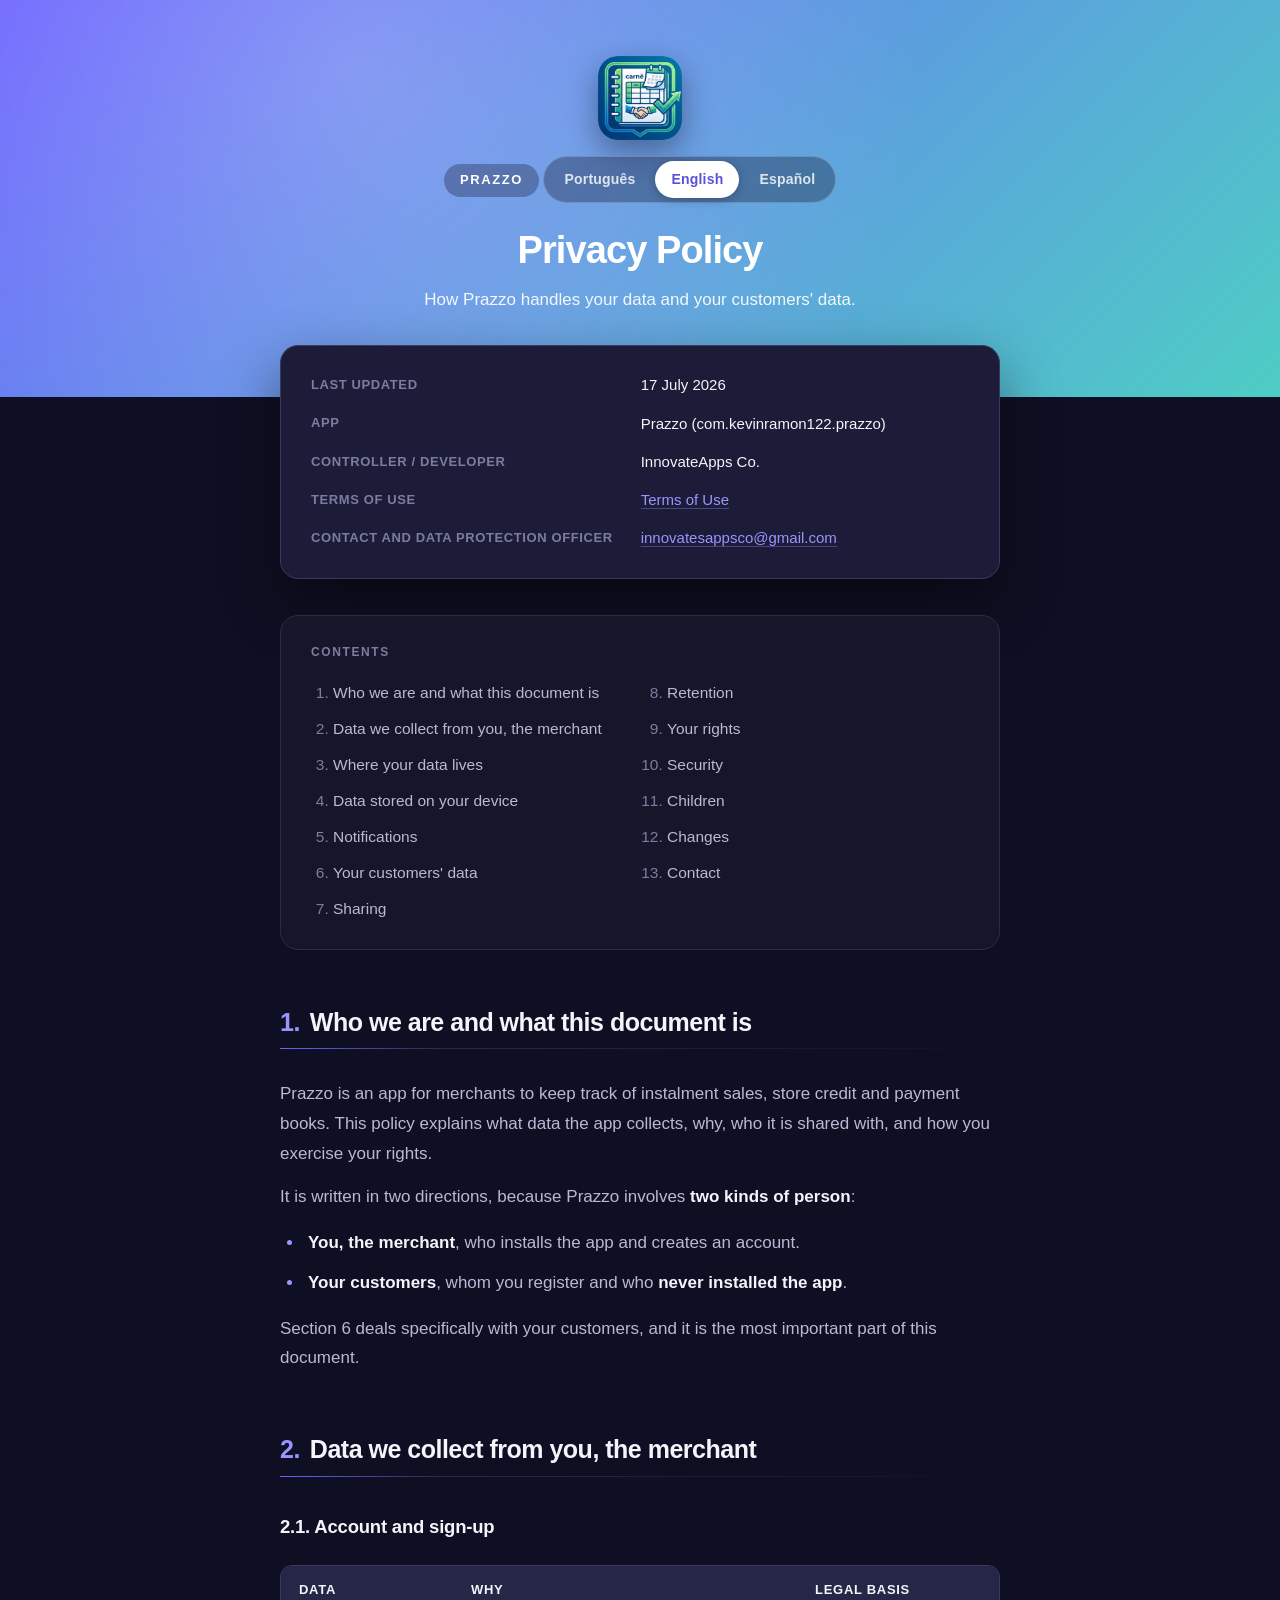
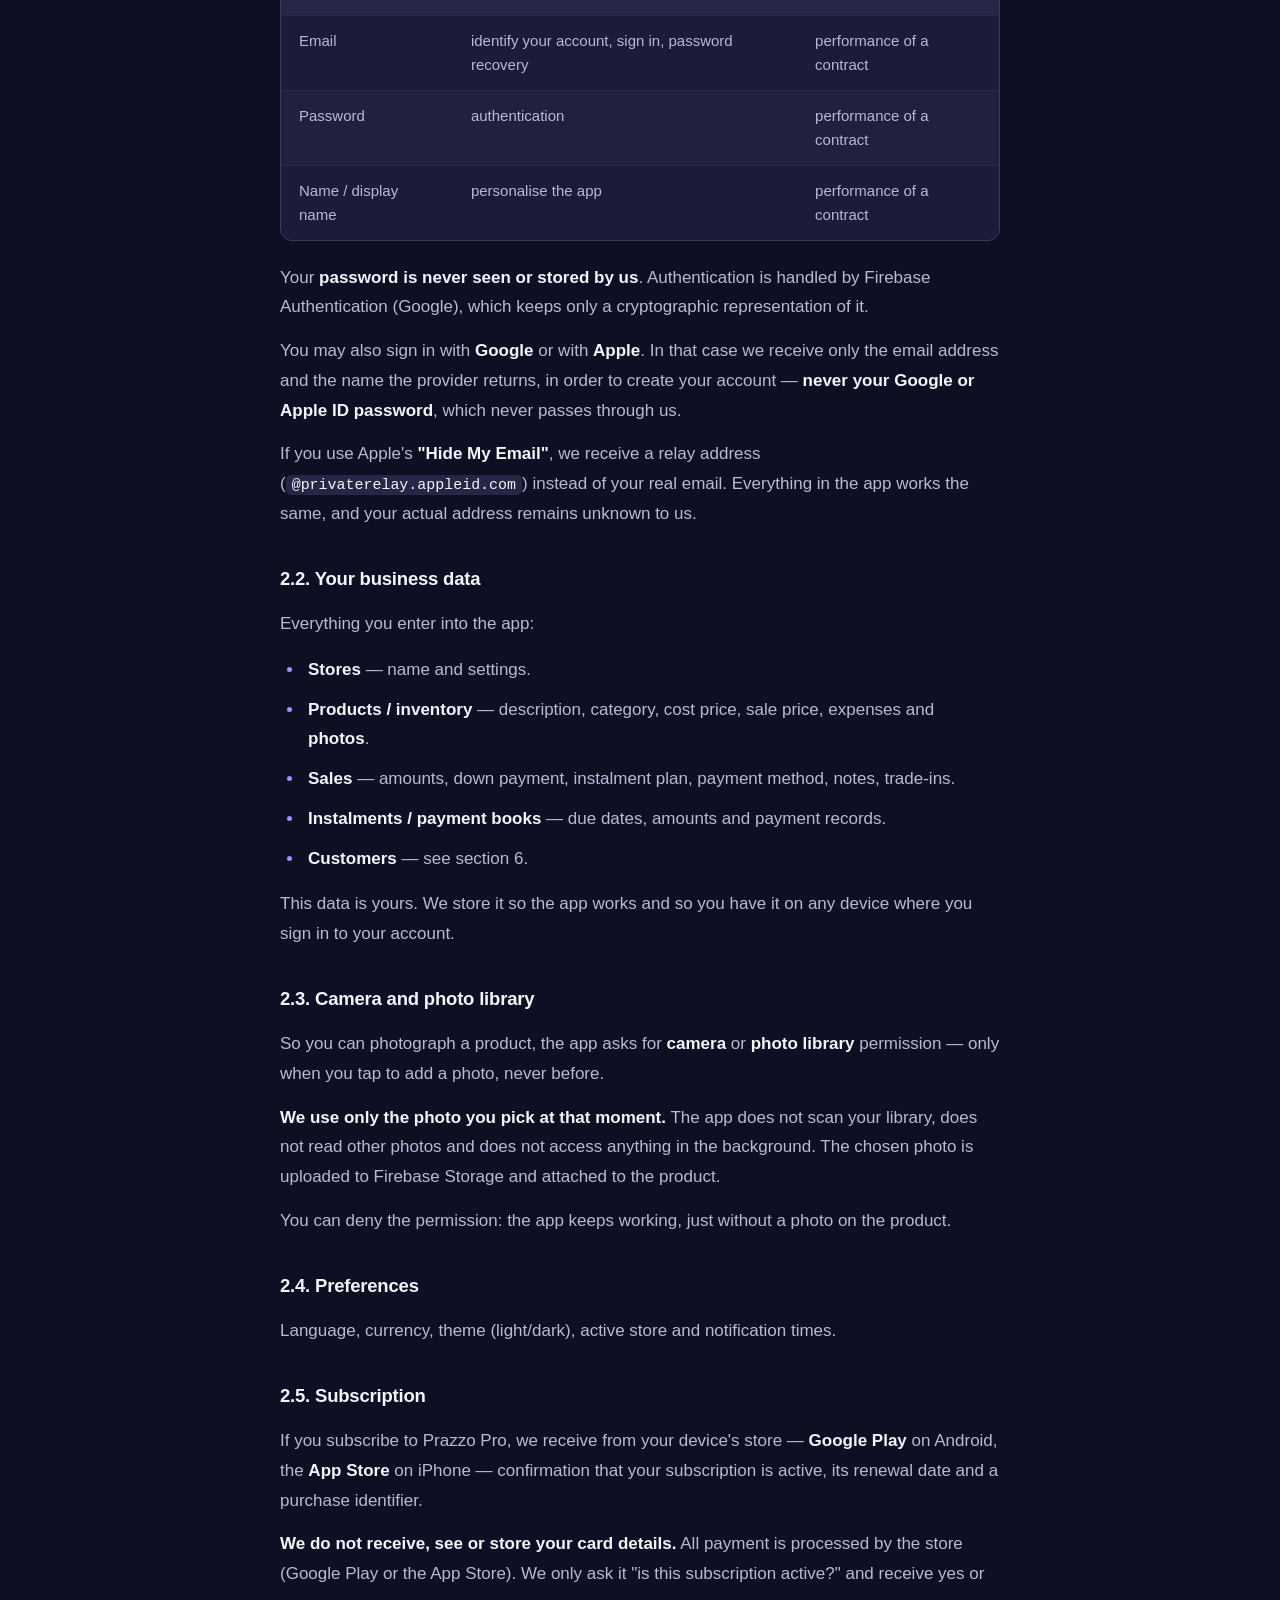
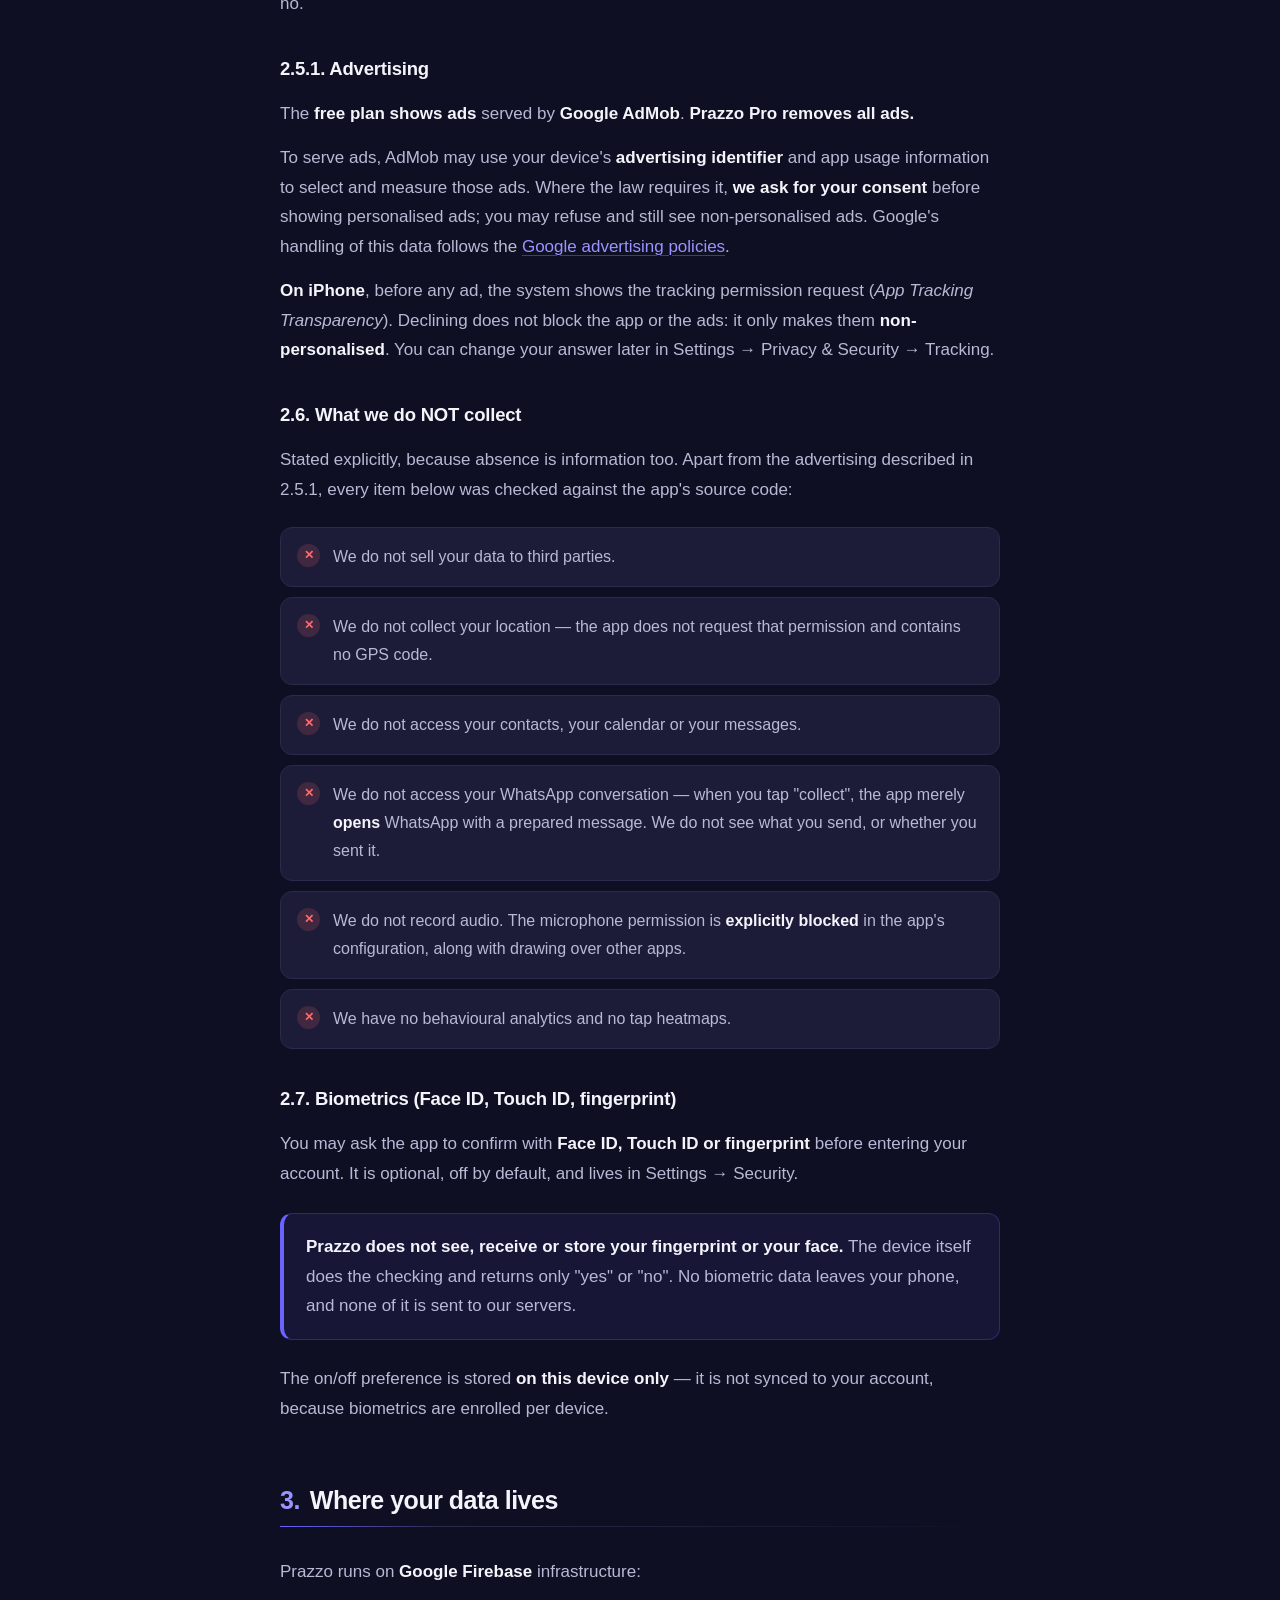
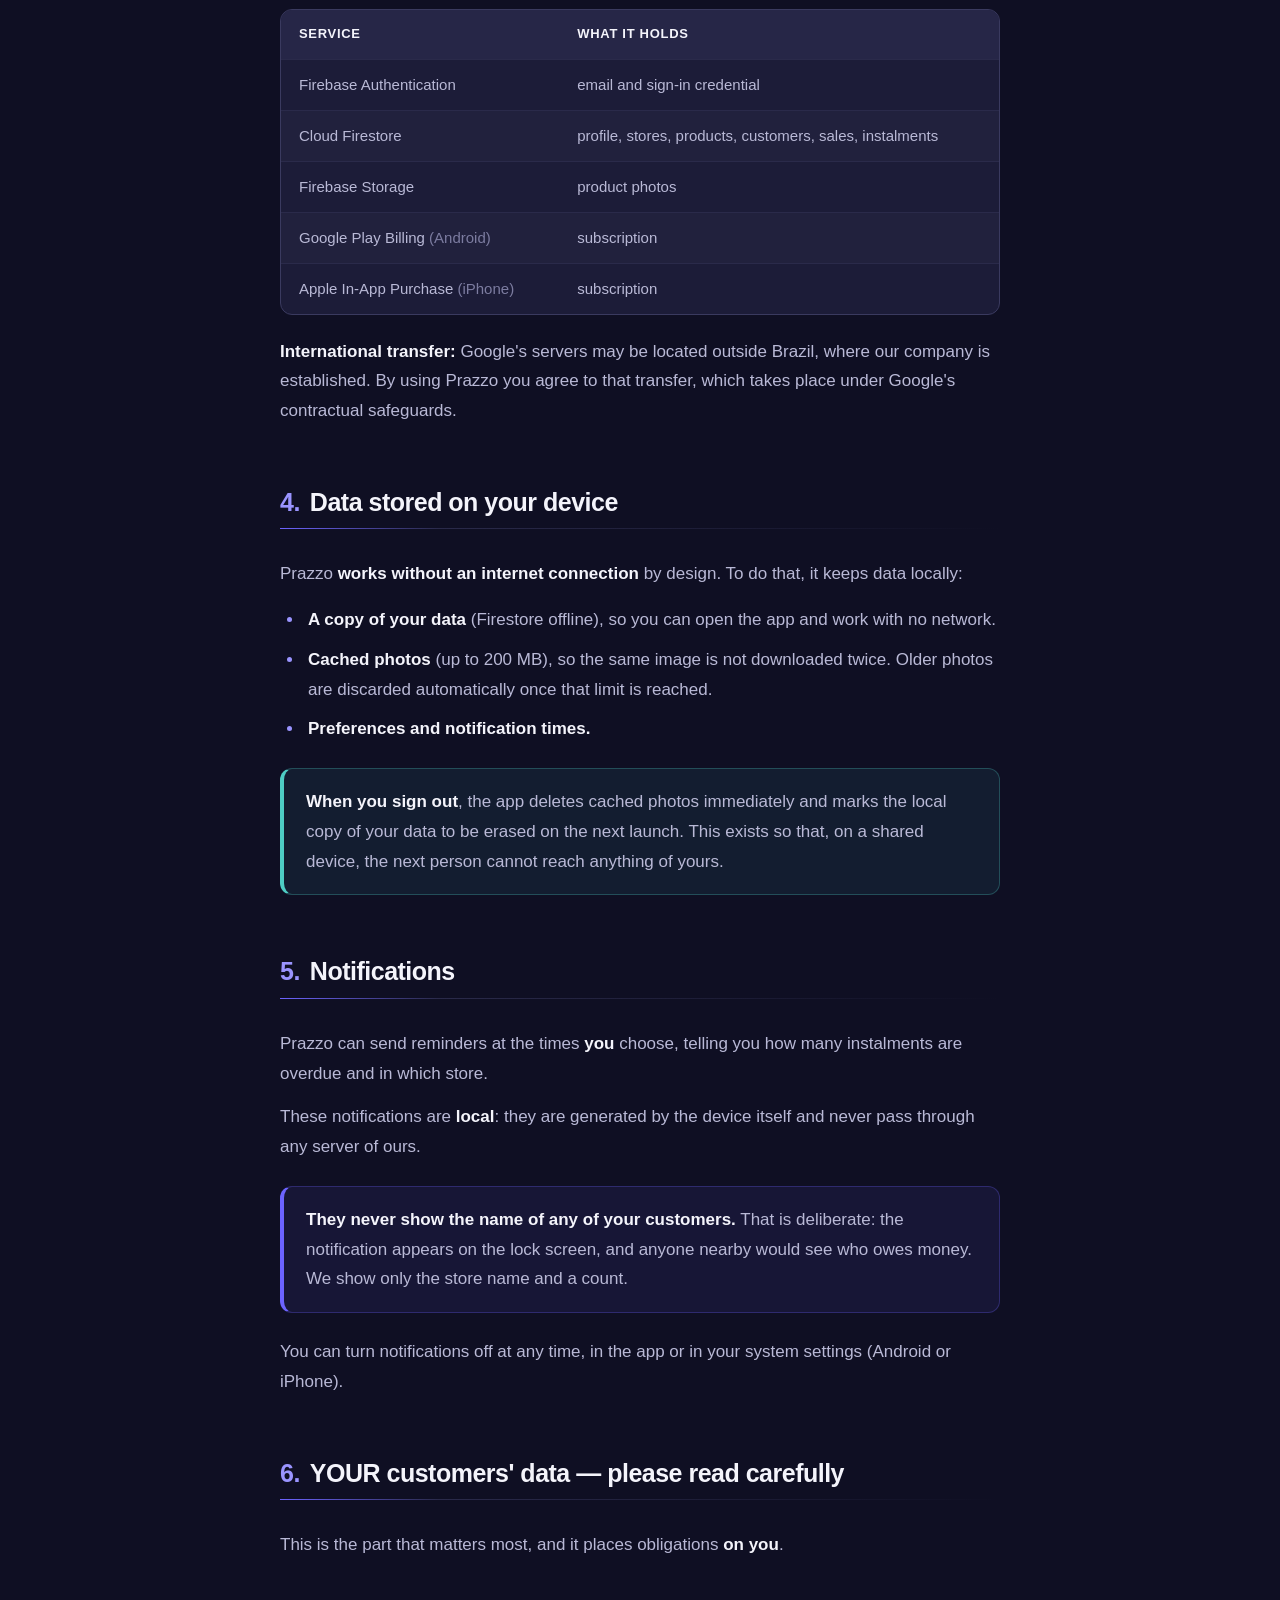
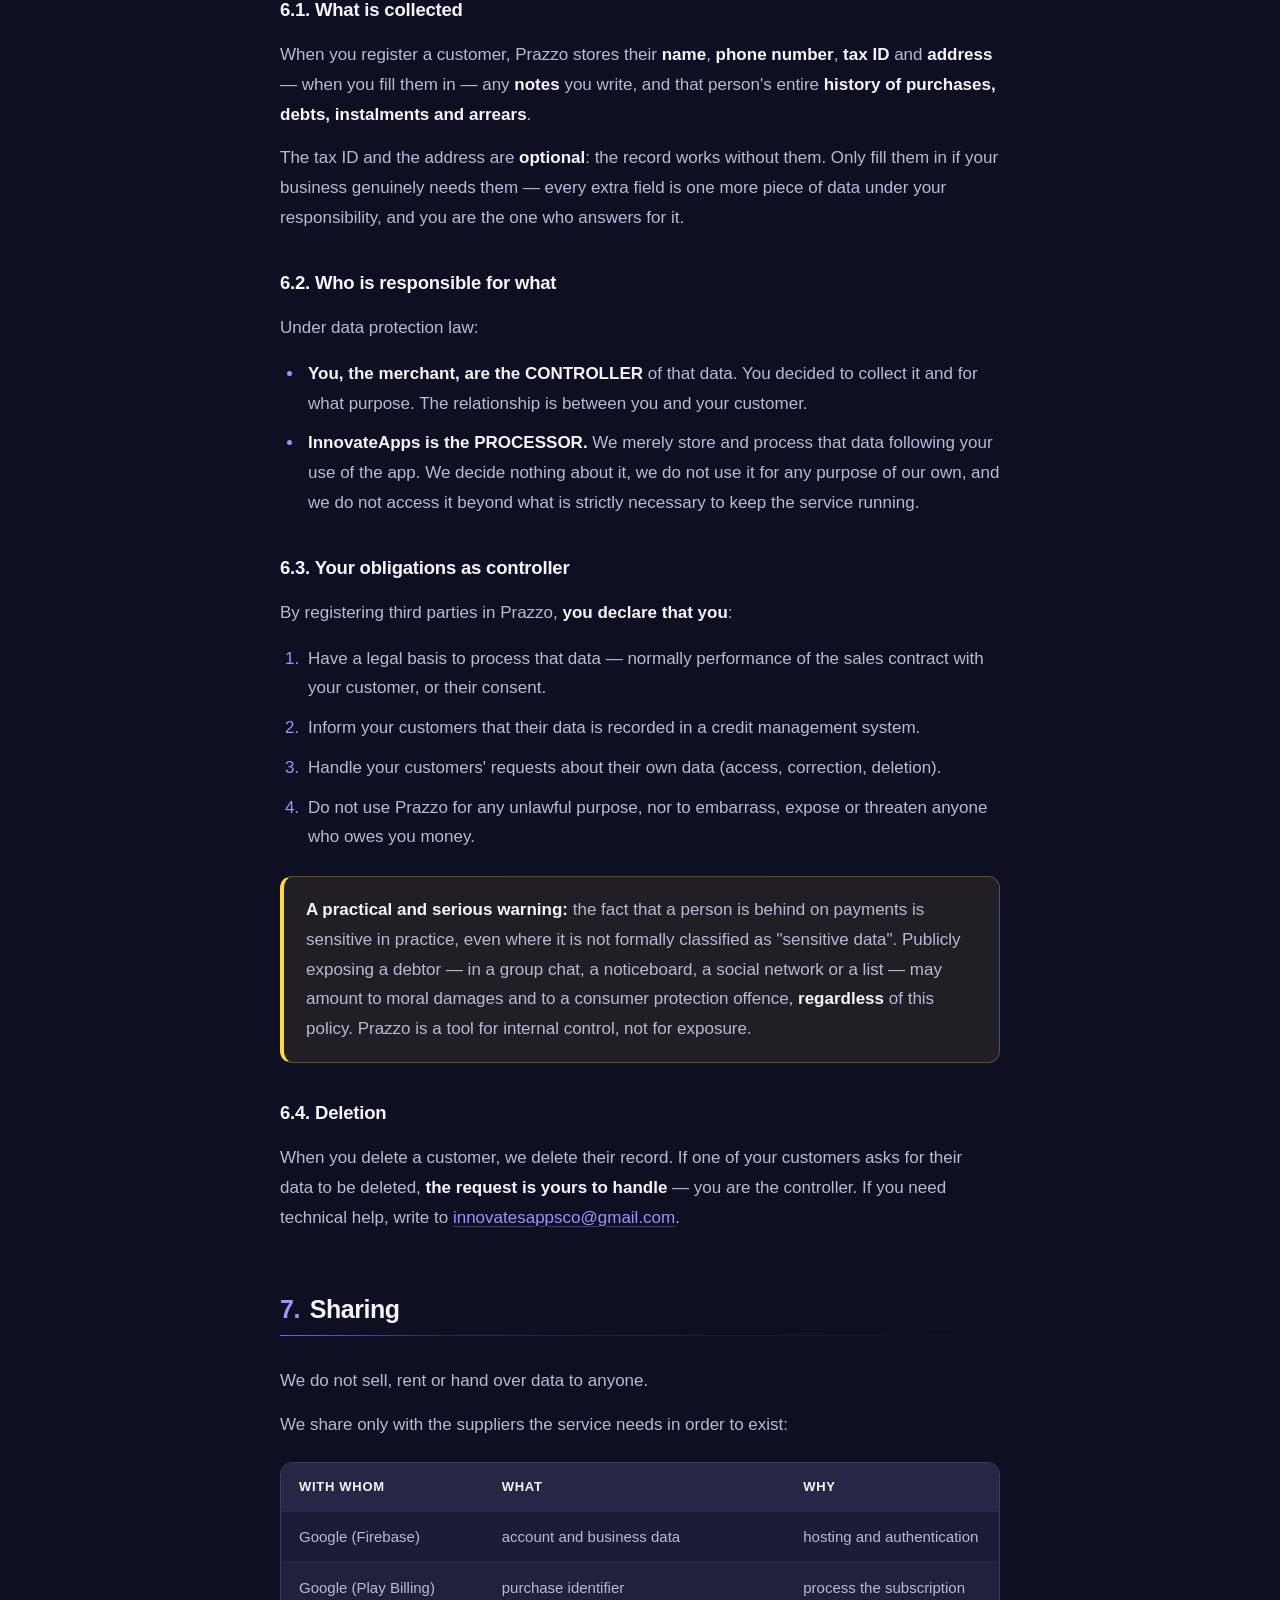
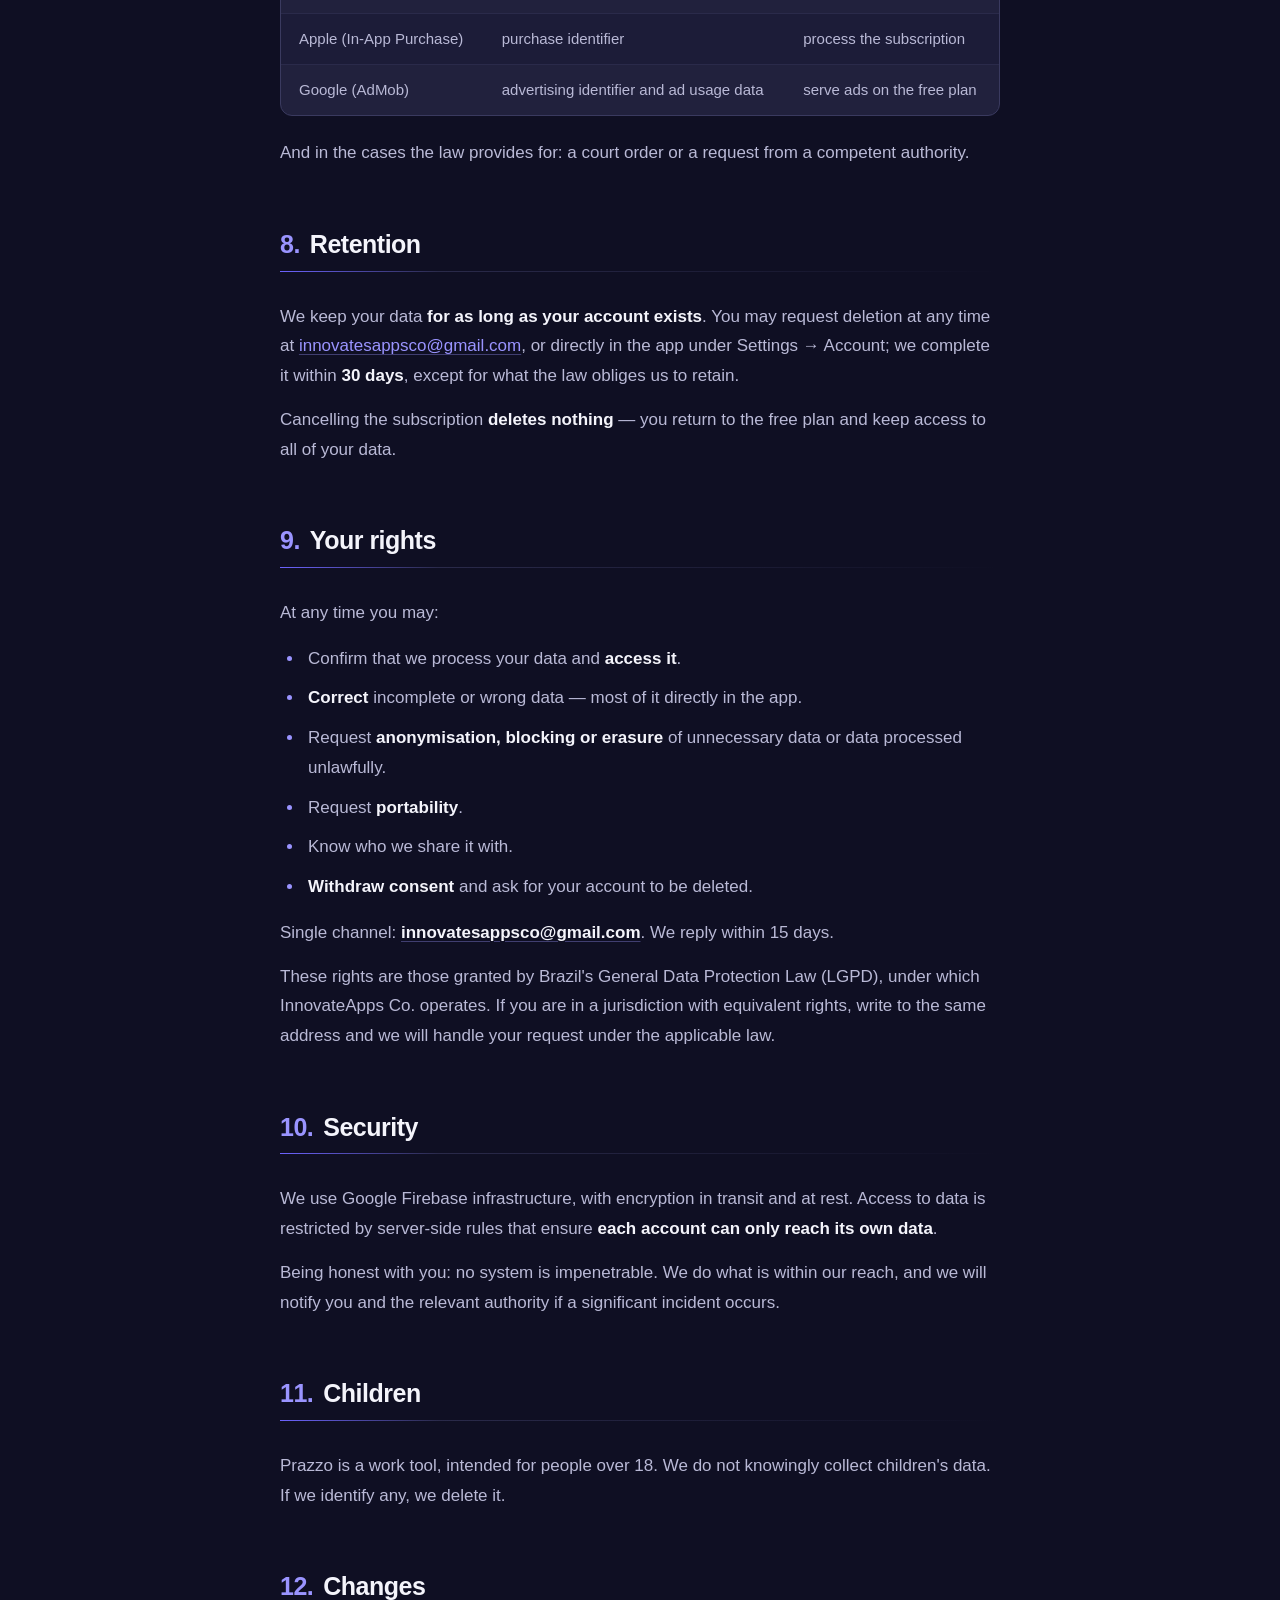
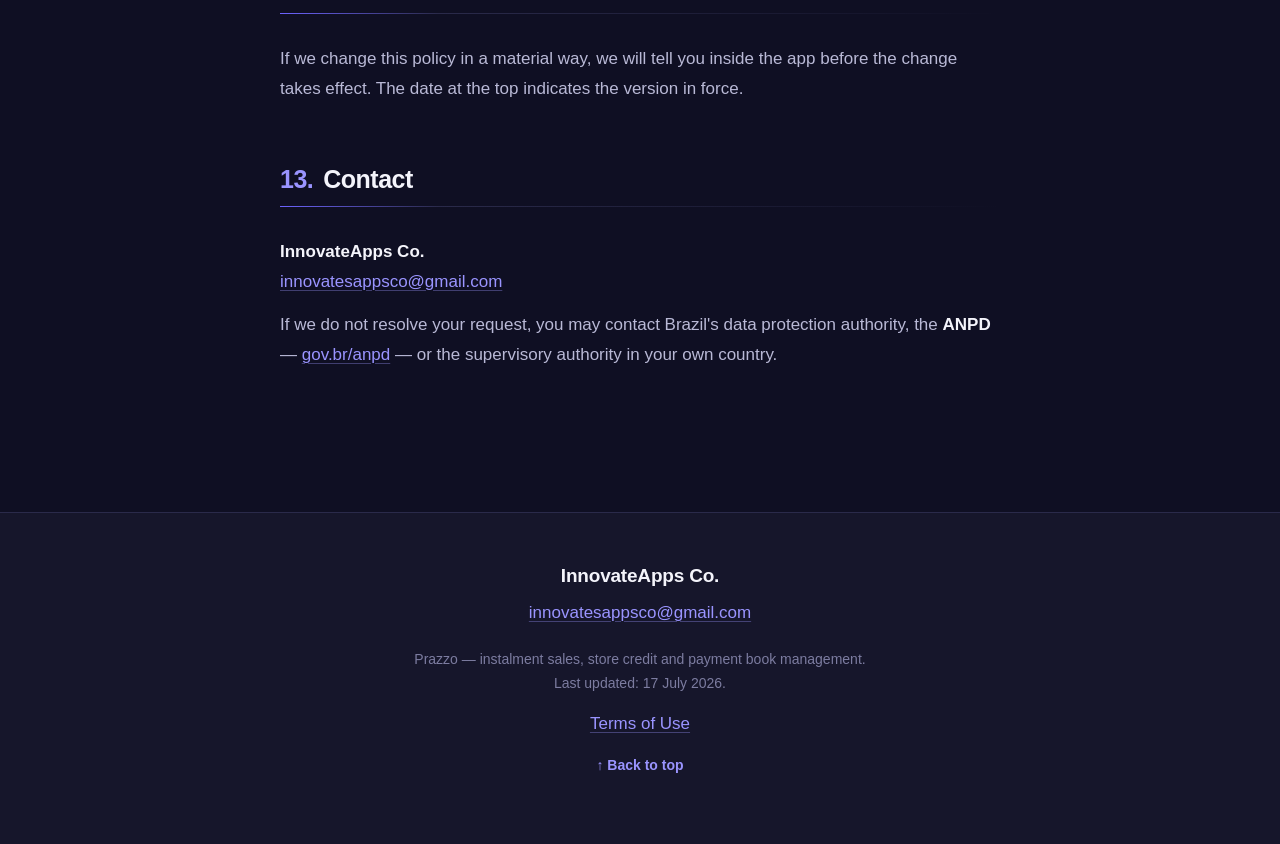
==== commit 1444053e: "Site legal: um idioma por vez, icone do app e revisao do conteudo SEM SCRIPT APARECE SO O PORTUGUES," ====
--- a/index.html
+++ b/index.html
@@ -32,9 +32,12 @@
     </script>
 
     <link rel="stylesheet" href="styles.css" />
+    <link rel="icon" href="icon.png" type="image/png" />
+    <link rel="apple-touch-icon" href="icon.png" />
 </head>
 <body>
     <header class="hero" id="top">
+        <img class="hero-icon" src="icon.png" alt="Prazzo" width="84" height="84" />
         <span class="hero-badge">Prazzo</span>
         <nav class="lang-switch" aria-label="Idioma / Language / Idioma">
             <button type="button" data-set-lang="pt" aria-pressed="false">Português</button>
@@ -223,7 +226,8 @@
             <p>Esta é a parte que mais importa, e ela impõe obrigações <strong>a você</strong>.</p>
 
             <h3>6.1. O que é coletado</h3>
-            <p>Quando você cadastra um cliente, o Prazzo armazena o <strong>nome</strong>, o <strong>telefone</strong>, eventuais <strong>observações</strong> que você escrever e todo o <strong>histórico de compras, dívidas, parcelas e atrasos</strong> daquela pessoa.</p>
+            <p>Quando você cadastra um cliente, o Prazzo armazena o <strong>nome</strong>, o <strong>telefone</strong>, o <strong>CPF</strong> e o <strong>endereço</strong> — quando você os preenche —, eventuais <strong>observações</strong> que você escrever e todo o <strong>histórico de compras, dívidas, parcelas e atrasos</strong> daquela pessoa.</p>
+            <p>CPF e endereço são <strong>opcionais</strong>: o cadastro funciona sem eles. Só preencha se o seu negócio realmente precisar — cada campo a mais é um dado a mais sob a sua responsabilidade, e é você quem responde por ele.</p>
 
             <h3>6.2. Quem é responsável pelo quê</h3>
             <p>Perante a LGPD:</p>
@@ -497,7 +501,8 @@
             <p>This is the part that matters most, and it places obligations <strong>on you</strong>.</p>
 
             <h3>6.1. What is collected</h3>
-            <p>When you register a customer, Prazzo stores their <strong>name</strong>, <strong>phone number</strong>, any <strong>notes</strong> you write, and that person's entire <strong>history of purchases, debts, instalments and arrears</strong>.</p>
+            <p>When you register a customer, Prazzo stores their <strong>name</strong>, <strong>phone number</strong>, <strong>tax ID</strong> and <strong>address</strong> — when you fill them in — any <strong>notes</strong> you write, and that person's entire <strong>history of purchases, debts, instalments and arrears</strong>.</p>
+            <p>The tax ID and the address are <strong>optional</strong>: the record works without them. Only fill them in if your business genuinely needs them — every extra field is one more piece of data under your responsibility, and you are the one who answers for it.</p>
 
             <h3>6.2. Who is responsible for what</h3>
             <p>Under data protection law:</p>
@@ -772,7 +777,8 @@
             <p>Esta es la parte que más importa, y impone obligaciones <strong>a ti</strong>.</p>
 
             <h3>6.1. Qué se recopila</h3>
-            <p>Cuando registras un cliente, Prazzo almacena su <strong>nombre</strong>, su <strong>teléfono</strong>, las <strong>observaciones</strong> que escribas y todo el <strong>historial de compras, deudas, cuotas y atrasos</strong> de esa persona.</p>
+            <p>Cuando registras un cliente, Prazzo almacena su <strong>nombre</strong>, su <strong>teléfono</strong>, su <strong>documento de identidad</strong> y su <strong>dirección</strong> — cuando los completas —, las <strong>observaciones</strong> que escribas y todo el <strong>historial de compras, deudas, cuotas y atrasos</strong> de esa persona.</p>
+            <p>El documento y la dirección son <strong>opcionales</strong>: el registro funciona sin ellos. Complétalos solo si tu negocio realmente lo necesita — cada campo de más es un dato de más bajo tu responsabilidad, y eres tú quien responde por él.</p>
 
             <h3>6.2. Quién responde por qué</h3>
             <p>Ante la normativa de protección de datos:</p>
--- a/styles.css
+++ b/styles.css
@@ -1,34 +1,45 @@
 /*
- * Política de Privacidade — Prazzo
- * Visual baseado no tema escuro do app (src/theme/colors.ts).
+ * Prazzo — documentos legais (Política de Privacidade e Termos de Uso).
+ *
+ * Paleta tirada do tema escuro do próprio aplicativo (src/theme/colors.ts):
+ * o indigo #0F0F23 do fundo, o roxo #6C63FF da marca e o verde-água #4ECDC4
+ * do gradiente. O documento pertence ao mesmo mundo que descreve.
+ *
+ * Um documento legal é lido em duas velocidades: alguém procurando UMA
+ * resposta (e que precisa do sumário e de títulos que saltem) e alguém lendo
+ * de ponta a ponta (que precisa de linha confortável e respiro entre blocos).
+ * A tipografia abaixo tenta servir aos dois.
  */
 
 :root {
     --primary: #6c63ff;
     --primary-dark: #5a52d5;
-    --primary-light: #8b85ff;
+    --primary-light: #9a94ff;
     --gradient-start: #6c63ff;
     --gradient-end: #4ecdc4;
 
     --bg: #0f0f23;
-    --bg-secondary: #1a1a2e;
-    --surface: #1e1e3a;
-    --surface-light: #2a2a4a;
-
-    --text-primary: #ffffff;
-    --text-secondary: #b8b8d4;
-    --text-muted: #6b6b8d;
+    --bg-secondary: #16162b;
+    --surface: #1c1c38;
+    --surface-light: #262647;
+
+    --text-primary: #f4f4fb;
+    --text-secondary: #b9b9d6;
+    --text-muted: #7c7ca0;
 
     --success: #4ecdc4;
     --error: #ff6b6b;
-    --warning: #ffe66d;
+    --warning: #ffd93d;
 
     --border: #2a2a4a;
-    --border-light: #3a3a5a;
-
-    --radius: 16px;
-    --radius-sm: 10px;
-    --maxw: 780px;
+    --border-light: #3a3a5f;
+
+    --radius: 18px;
+    --radius-sm: 12px;
+    --maxw: 760px;
+
+    --shadow-lg: 0 24px 60px rgba(0, 0, 0, 0.45);
+    --shadow-sm: 0 2px 10px rgba(0, 0, 0, 0.25);
 }
 
 * {
@@ -37,6 +48,7 @@
 
 html {
     scroll-behavior: smooth;
+    -webkit-text-size-adjust: 100%;
 }
 
 body {
@@ -45,25 +57,111 @@
     color: var(--text-secondary);
     font-family: -apple-system, BlinkMacSystemFont, 'Segoe UI', Roboto, 'Helvetica Neue',
         Arial, sans-serif;
-    font-size: 16px;
-    line-height: 1.7;
+    font-size: 17px;
+    line-height: 1.75;
     -webkit-font-smoothing: antialiased;
+    text-rendering: optimizeLegibility;
 }
 
 a {
     color: var(--primary-light);
-    text-decoration: none;
+    text-decoration: underline;
+    text-decoration-color: rgba(154, 148, 255, 0.35);
+    text-decoration-thickness: 1px;
+    text-underline-offset: 3px;
     word-break: break-word;
 }
 
 a:hover {
-    text-decoration: underline;
-}
-
-/* ── Hero ── */
+    text-decoration-color: var(--primary-light);
+}
+
+a:focus-visible,
+button:focus-visible {
+    outline: 2px solid var(--primary-light);
+    outline-offset: 3px;
+    border-radius: 4px;
+}
+
+/* ─────────────────────────────────────────────────────────────
+ * IDIOMA
+ *
+ * Os três idiomas moram na mesma página e na mesma URL — exigência do
+ * cadastro nas lojas, que pede a mesma URL em todas as localizações.
+ *
+ * Sem JavaScript aparece só o português, nunca os três empilhados. Com
+ * JavaScript, o seletor manda.
+ * ───────────────────────────────────────────────────────────── */
+[data-lang] {
+    display: none;
+}
+
+[data-lang='pt'] {
+    display: block;
+}
+
+/* `html.js [data-lang]` (0,2,0) vence `[data-lang="pt"]` (0,1,0) por
+ * especificidade — é o que passa o controle para o seletor. */
+html.js [data-lang] {
+    display: none;
+}
+
+html.js[data-active-lang='pt'] [data-lang='pt'],
+html.js[data-active-lang='en'] [data-lang='en'],
+html.js[data-active-lang='es'] [data-lang='es'] {
+    display: block;
+}
+
+.lang-switch {
+    position: relative;
+    z-index: 2;
+    display: inline-flex;
+    flex-wrap: wrap;
+    justify-content: center;
+    gap: 4px;
+    margin-bottom: 26px;
+    padding: 4px;
+    border-radius: 999px;
+    background: rgba(15, 15, 35, 0.32);
+    border: 1px solid rgba(255, 255, 255, 0.22);
+    backdrop-filter: blur(8px);
+}
+
+.lang-switch button {
+    font: inherit;
+    font-size: 14px;
+    font-weight: 600;
+    letter-spacing: 0.2px;
+    background: transparent;
+    color: rgba(255, 255, 255, 0.82);
+    border: 0;
+    padding: 6px 16px;
+    border-radius: 999px;
+    cursor: pointer;
+    transition: background-color 0.18s ease, color 0.18s ease;
+}
+
+.lang-switch button:hover {
+    background: rgba(255, 255, 255, 0.14);
+    color: #fff;
+}
+
+.lang-switch button[aria-pressed='true'] {
+    background: #fff;
+    color: var(--primary-dark);
+    cursor: default;
+    box-shadow: var(--shadow-sm);
+}
+
+/* Sem script os botões não fariam nada — botão morto é pior que botão nenhum. */
+html:not(.js) .lang-switch {
+    display: none;
+}
+
+/* ── Cabeçalho ── */
 .hero {
     background: linear-gradient(135deg, var(--gradient-start) 0%, var(--gradient-end) 100%);
-    padding: 64px 24px 72px;
+    padding: 56px 24px 84px;
     text-align: center;
     position: relative;
     overflow: hidden;
@@ -73,115 +171,68 @@
     content: '';
     position: absolute;
     inset: 0;
-    background: radial-gradient(circle at 30% 20%, rgba(255, 255, 255, 0.18), transparent 55%);
+    background: radial-gradient(circle at 28% 18%, rgba(255, 255, 255, 0.22), transparent 58%);
     pointer-events: none;
 }
 
+/* Ícone do aplicativo: quem chega por um link da loja precisa reconhecer na
+ * hora que está no lugar certo. */
+.hero-icon {
+    position: relative;
+    z-index: 2;
+    width: 84px;
+    height: 84px;
+    border-radius: 20px;
+    display: block;
+    margin: 0 auto 16px;
+    box-shadow: 0 12px 30px rgba(15, 15, 35, 0.4);
+}
+
 .hero-badge {
+    position: relative;
+    z-index: 2;
     display: inline-flex;
     align-items: center;
     gap: 8px;
-    background: rgba(15, 15, 35, 0.35);
+    background: rgba(15, 15, 35, 0.3);
     color: #fff;
-    padding: 6px 16px;
+    padding: 5px 16px;
     border-radius: 999px;
-    font-size: 14px;
-    font-weight: 600;
-    letter-spacing: 0.3px;
-    margin-bottom: 20px;
-    backdrop-filter: blur(4px);
-}
-
-/* ── Seletor de idioma ──
- * UMA URL para os três idiomas: as três versões vivem na mesma página e o
- * seletor troca qual está visível, sem tocar no endereço. É exigência do
- * cadastro na loja, que quer a mesma URL em todas as localizações.
- *
- * SEM JAVASCRIPT, AS TRÊS APARECEM EMPILHADAS — de propósito. Num documento
- * legal, o pior resultado possível é o texto sumir; ler as três em sequência é
- * feio, mas ninguém fica sem acesso. O script só ESCONDE o que não foi
- * escolhido, então ele é melhoria, não requisito.
- *
- * `z-index` porque o `.hero::after` cobre o cabeçalho inteiro.
- */
-[data-lang] {
-    display: block;
-}
-
-html.js [data-lang] {
-    display: none;
-}
-
-html.js[data-active-lang='pt'] [data-lang='pt'],
-html.js[data-active-lang='en'] [data-lang='en'],
-html.js[data-active-lang='es'] [data-lang='es'] {
-    display: block;
-}
-
-.lang-switch {
+    font-size: 13px;
+    font-weight: 700;
+    letter-spacing: 1.6px;
+    text-transform: uppercase;
+    margin-bottom: 18px;
+    backdrop-filter: blur(6px);
+}
+
+.hero h1 {
     position: relative;
     z-index: 2;
-    display: flex;
-    justify-content: center;
-    flex-wrap: wrap;
-    gap: 8px;
-    margin-bottom: 22px;
-}
-
-.lang-switch button {
-    font: inherit;
-    background: rgba(15, 15, 35, 0.28);
-    color: rgba(255, 255, 255, 0.85);
-    border: 1px solid rgba(255, 255, 255, 0.3);
-    padding: 5px 15px;
-    border-radius: 999px;
-    font-size: 13.5px;
-    font-weight: 600;
-    cursor: pointer;
-    backdrop-filter: blur(4px);
-}
-
-.lang-switch button:hover {
-    background: rgba(15, 15, 35, 0.5);
-    color: #fff;
-}
-
-.lang-switch button:focus-visible {
-    outline: 2px solid #fff;
-    outline-offset: 2px;
-}
-
-.lang-switch button[aria-pressed='true'] {
-    background: #fff;
-    color: var(--primary-dark);
-    border-color: #fff;
-    cursor: default;
-}
-
-/* Sem script não há o que pressionar: o seletor não faria nada. */
-html:not(.js) .lang-switch {
-    display: none;
-}
-
-.hero h1 {
     margin: 0;
     color: #fff;
-    font-size: 34px;
+    font-size: 38px;
     font-weight: 800;
-    letter-spacing: -0.5px;
+    letter-spacing: -0.9px;
+    line-height: 1.15;
+    text-wrap: balance;
 }
 
 .hero p {
-    margin: 12px 0 0;
-    color: rgba(255, 255, 255, 0.9);
+    position: relative;
+    z-index: 2;
+    margin: 14px auto 0;
+    max-width: 30em;
+    color: rgba(255, 255, 255, 0.92);
     font-size: 17px;
+    line-height: 1.6;
 }
 
 /* ── Container ── */
 .container {
     max-width: var(--maxw);
-    margin: -40px auto 0;
-    padding: 0 20px 80px;
+    margin: -52px auto 0;
+    padding: 0 20px 90px;
     position: relative;
     z-index: 1;
 }
@@ -189,28 +240,34 @@
 /* ── Cartão de metadados ── */
 .meta-card {
     background: var(--surface);
-    border: 1px solid var(--border);
+    border: 1px solid var(--border-light);
     border-radius: var(--radius);
-    padding: 24px 28px;
-    margin-bottom: 32px;
-    box-shadow: 0 20px 50px rgba(0, 0, 0, 0.35);
+    padding: 26px 30px;
+    margin-bottom: 36px;
+    box-shadow: var(--shadow-lg);
 }
 
 .meta-grid {
     display: grid;
-    grid-template-columns: auto 1fr;
-    gap: 10px 20px;
+    grid-template-columns: max-content 1fr;
+    gap: 12px 28px;
+    margin: 0;
     font-size: 15px;
 }
 
 .meta-grid dt {
     color: var(--text-muted);
     font-weight: 600;
+    font-size: 13px;
+    text-transform: uppercase;
+    letter-spacing: 0.6px;
+    align-self: center;
 }
 
 .meta-grid dd {
     margin: 0;
     color: var(--text-primary);
+    font-weight: 500;
 }
 
 /* ── Sumário ── */
@@ -218,93 +275,119 @@
     background: var(--bg-secondary);
     border: 1px solid var(--border);
     border-radius: var(--radius);
-    padding: 24px 28px;
-    margin-bottom: 40px;
+    padding: 26px 30px;
+    margin-bottom: 48px;
 }
 
 .toc h2 {
-    margin: 0 0 14px;
-    font-size: 14px;
+    margin: 0 0 16px;
+    font-size: 12px;
     text-transform: uppercase;
-    letter-spacing: 1px;
+    letter-spacing: 1.6px;
     color: var(--text-muted);
+    font-weight: 700;
 }
 
 .toc ol {
     margin: 0;
-    padding-left: 20px;
+    padding-left: 22px;
     columns: 2;
-    column-gap: 28px;
+    column-gap: 32px;
+    font-size: 15.5px;
 }
 
 .toc li {
-    margin-bottom: 8px;
+    margin-bottom: 9px;
     break-inside: avoid;
+    color: var(--text-muted);
 }
 
 .toc a {
     color: var(--text-secondary);
+    text-decoration: none;
 }
 
 .toc a:hover {
     color: var(--primary-light);
+    text-decoration: underline;
+    text-underline-offset: 3px;
 }
 
 /* ── Seções ── */
 section {
-    margin-bottom: 44px;
-    scroll-margin-top: 24px;
+    margin-bottom: 52px;
+    scroll-margin-top: 28px;
 }
 
 h2.section-title {
     color: var(--text-primary);
-    font-size: 23px;
+    font-size: 25px;
     font-weight: 700;
-    margin: 0 0 8px;
+    margin: 0 0 10px;
     padding-top: 8px;
-    letter-spacing: -0.3px;
+    letter-spacing: -0.5px;
+    line-height: 1.3;
+    text-wrap: balance;
 }
 
 h2.section-title .num {
     color: var(--primary-light);
     margin-right: 10px;
+    font-variant-numeric: tabular-nums;
 }
 
 h3 {
     color: var(--text-primary);
-    font-size: 18px;
-    font-weight: 600;
-    margin: 28px 0 8px;
+    font-size: 18.5px;
+    font-weight: 650;
+    margin: 34px 0 10px;
+    letter-spacing: -0.2px;
 }
 
 p {
-    margin: 12px 0;
+    margin: 14px 0;
 }
 
 strong {
     color: var(--text-primary);
-    font-weight: 600;
+    font-weight: 650;
+}
+
+code {
+    font-family: ui-monospace, 'SF Mono', 'Cascadia Mono', Menlo, Consolas, monospace;
+    font-size: 0.88em;
+    background: var(--surface-light);
+    color: var(--text-primary);
+    padding: 2px 6px;
+    border-radius: 5px;
+}
+
+/* Usado nas tabelas para marcar a plataforma — "(Android)", "(iPhone)". */
+.muted {
+    color: var(--text-muted);
+    font-weight: 400;
 }
 
 .section-divider {
     height: 1px;
-    background: linear-gradient(90deg, var(--border), transparent);
+    background: linear-gradient(90deg, var(--primary), var(--border) 22%, transparent);
     border: 0;
-    margin: 0 0 36px;
+    margin: 0 0 30px;
 }
 
 /* ── Tabelas ── */
 .table-wrap {
     overflow-x: auto;
-    margin: 18px 0;
+    margin: 22px 0;
     border-radius: var(--radius-sm);
-    border: 1px solid var(--border);
+    border: 1px solid var(--border-light);
+    background: var(--surface);
 }
 
 table {
     width: 100%;
     border-collapse: collapse;
-    font-size: 14.5px;
+    font-size: 15px;
     min-width: 460px;
 }
 
@@ -312,35 +395,43 @@
     background: var(--surface-light);
     color: var(--text-primary);
     text-align: left;
-    padding: 12px 16px;
-    font-weight: 600;
+    padding: 13px 18px;
+    font-weight: 650;
+    font-size: 13px;
+    text-transform: uppercase;
+    letter-spacing: 0.7px;
+    white-space: nowrap;
 }
 
 tbody td {
-    padding: 12px 16px;
+    padding: 13px 18px;
     border-top: 1px solid var(--border);
     vertical-align: top;
+    line-height: 1.6;
 }
 
 tbody tr:nth-child(even) {
-    background: rgba(255, 255, 255, 0.02);
-}
-
-/* ── Callouts ── */
+    background: rgba(255, 255, 255, 0.022);
+}
+
+/* ── Destaques ── */
 .callout {
     border-radius: var(--radius-sm);
-    padding: 16px 20px;
-    margin: 20px 0;
+    padding: 18px 22px;
+    margin: 24px 0;
+    border: 1px solid rgba(108, 99, 255, 0.28);
     border-left: 4px solid var(--primary);
-    background: rgba(108, 99, 255, 0.08);
+    background: rgba(108, 99, 255, 0.09);
 }
 
 .callout.warn {
+    border-color: rgba(255, 217, 61, 0.28);
     border-left-color: var(--warning);
-    background: rgba(255, 230, 109, 0.08);
+    background: rgba(255, 217, 61, 0.08);
 }
 
 .callout.info {
+    border-color: rgba(78, 205, 196, 0.28);
     border-left-color: var(--success);
     background: rgba(78, 205, 196, 0.08);
 }
@@ -353,11 +444,11 @@
     margin-bottom: 0;
 }
 
-/* ── Lista "não coletamos" ── */
+/* ── Lista do que NÃO é coletado ── */
 .no-list {
     list-style: none;
     padding: 0;
-    margin: 18px 0;
+    margin: 22px 0;
     display: grid;
     gap: 10px;
 }
@@ -366,44 +457,51 @@
     background: var(--surface);
     border: 1px solid var(--border);
     border-radius: var(--radius-sm);
-    padding: 14px 16px 14px 48px;
-    position: relative;
+    padding: 15px 18px 15px 52px;
+    position: relative;
+    font-size: 16px;
 }
 
 .no-list li::before {
     content: '✕';
     position: absolute;
-    left: 14px;
-    top: 50%;
-    transform: translateY(-50%);
-    width: 22px;
-    height: 22px;
+    left: 16px;
+    top: 16px;
+    width: 23px;
+    height: 23px;
     border-radius: 50%;
-    background: rgba(255, 107, 107, 0.15);
+    background: rgba(255, 107, 107, 0.16);
     color: var(--error);
-    font-size: 13px;
+    font-size: 12px;
     font-weight: 700;
     display: flex;
     align-items: center;
     justify-content: center;
 }
 
-/* ── Lista de direitos / obrigações ── */
+/* ── Listas comuns ── */
 ul.clean,
 ol.clean {
-    margin: 14px 0;
-    padding-left: 22px;
+    margin: 16px 0;
+    padding-left: 24px;
 }
 
 ul.clean li,
 ol.clean li {
-    margin-bottom: 8px;
+    margin-bottom: 10px;
+    padding-left: 4px;
+}
+
+ul.clean li::marker,
+ol.clean li::marker {
+    color: var(--primary-light);
 }
 
 /* ── Rodapé ── */
 footer {
     border-top: 1px solid var(--border);
-    padding: 40px 20px 60px;
+    background: var(--bg-secondary);
+    padding: 46px 20px 64px;
     text-align: center;
 }
 
@@ -415,48 +513,181 @@
 .footer-company {
     color: var(--text-primary);
     font-weight: 700;
-    font-size: 18px;
+    font-size: 19px;
     margin-bottom: 6px;
+    letter-spacing: -0.2px;
 }
 
 .footer-muted {
     color: var(--text-muted);
     font-size: 14px;
-    margin-top: 18px;
+    margin-top: 20px;
+    line-height: 1.7;
 }
 
 .back-top {
     display: inline-block;
-    margin-top: 8px;
+    margin-top: 14px;
     color: var(--primary-light);
     font-size: 14px;
     font-weight: 600;
+    text-decoration: none;
+}
+
+.back-top:hover {
+    text-decoration: underline;
+    text-underline-offset: 3px;
 }
 
 /* ── Responsivo ── */
 @media (max-width: 620px) {
+    body {
+        font-size: 16px;
+    }
+
     .hero {
-        padding: 48px 20px 60px;
+        padding: 44px 20px 70px;
+    }
+
+    .hero-icon {
+        width: 72px;
+        height: 72px;
+        border-radius: 17px;
     }
 
     .hero h1 {
-        font-size: 27px;
+        font-size: 29px;
+    }
+
+    .hero p {
+        font-size: 16px;
     }
 
     .toc ol {
         columns: 1;
     }
 
+    .meta-card,
+    .toc {
+        padding: 22px;
+    }
+
     .meta-grid {
         grid-template-columns: 1fr;
-        gap: 4px;
+        gap: 2px;
     }
 
     .meta-grid dd {
-        margin-bottom: 10px;
+        margin-bottom: 14px;
     }
 
     h2.section-title {
-        font-size: 20px;
-    }
-}
+        font-size: 21px;
+    }
+
+    section {
+        margin-bottom: 42px;
+    }
+}
+
+@media (prefers-reduced-motion: reduce) {
+    html {
+        scroll-behavior: auto;
+    }
+
+    * {
+        transition: none !important;
+        animation: none !important;
+    }
+}
+
+/*
+ * ── Impressão ──
+ * Política de privacidade é documento que gente imprime e arquiva — inclusive
+ * o revisor da loja. Sem isto sai fundo escuro chapado, gastando tinta e
+ * deixando o texto ilegível.
+ */
+@media print {
+    body {
+        background: #fff;
+        color: #111;
+        font-size: 11pt;
+    }
+
+    .hero {
+        background: none;
+        color: #111;
+        padding: 0 0 18px;
+        text-align: left;
+        border-bottom: 2px solid #111;
+    }
+
+    .hero::after,
+    .lang-switch,
+    .back-top,
+    .toc {
+        display: none;
+    }
+
+    .hero-icon {
+        width: 54px;
+        height: 54px;
+        margin: 0 0 10px;
+        box-shadow: none;
+    }
+
+    .hero-badge {
+        background: none;
+        color: #111;
+        padding: 0;
+    }
+
+    .hero h1,
+    h2.section-title,
+    h3,
+    strong,
+    .footer-company {
+        color: #111;
+    }
+
+    .hero p,
+    .footer-muted {
+        color: #333;
+    }
+
+    .container {
+        margin: 24px auto 0;
+        max-width: none;
+    }
+
+    .meta-card,
+    .callout,
+    .no-list li,
+    .table-wrap,
+    footer {
+        background: none;
+        border-color: #bbb;
+        box-shadow: none;
+    }
+
+    thead th,
+    tbody tr:nth-child(even) {
+        background: none;
+    }
+
+    .meta-grid dt,
+    .meta-grid dd,
+    tbody td,
+    thead th {
+        color: #111;
+    }
+
+    a {
+        color: #111;
+    }
+
+    section {
+        page-break-inside: avoid;
+        margin-bottom: 22px;
+    }
+}
